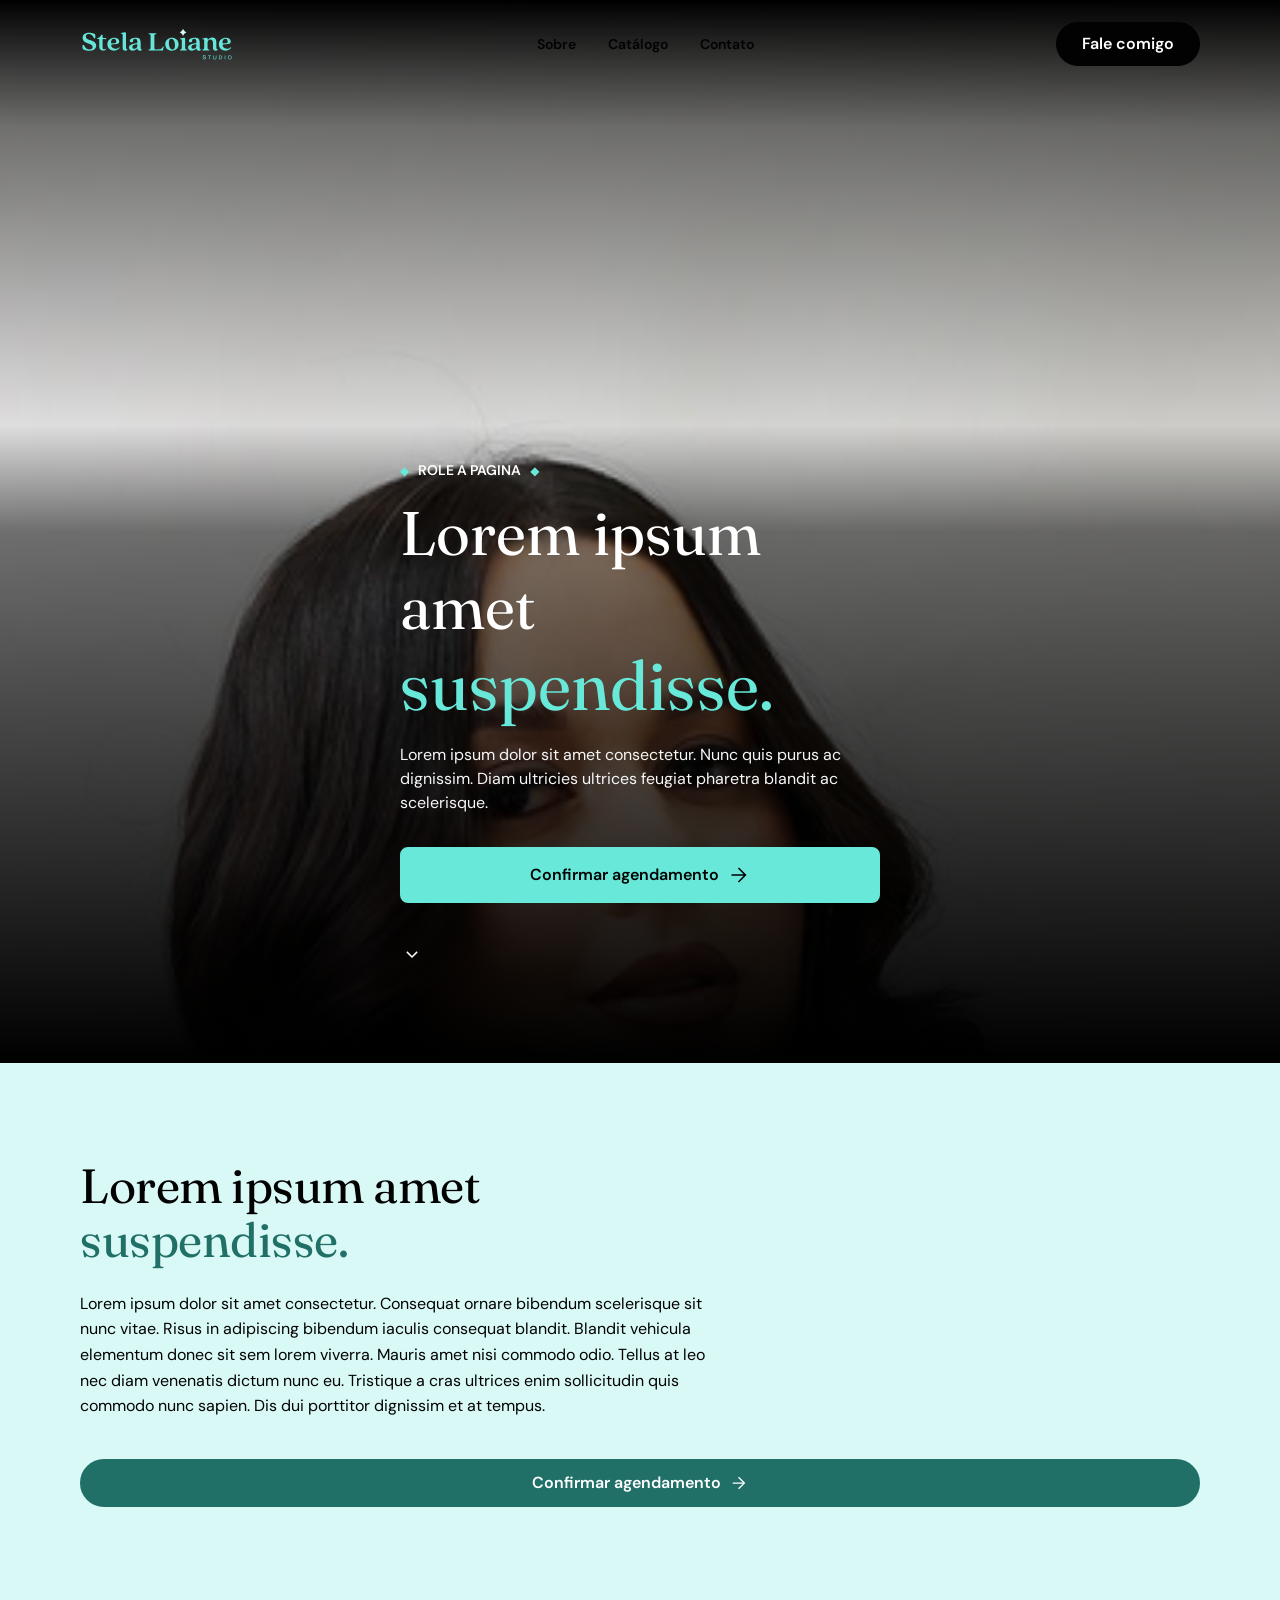
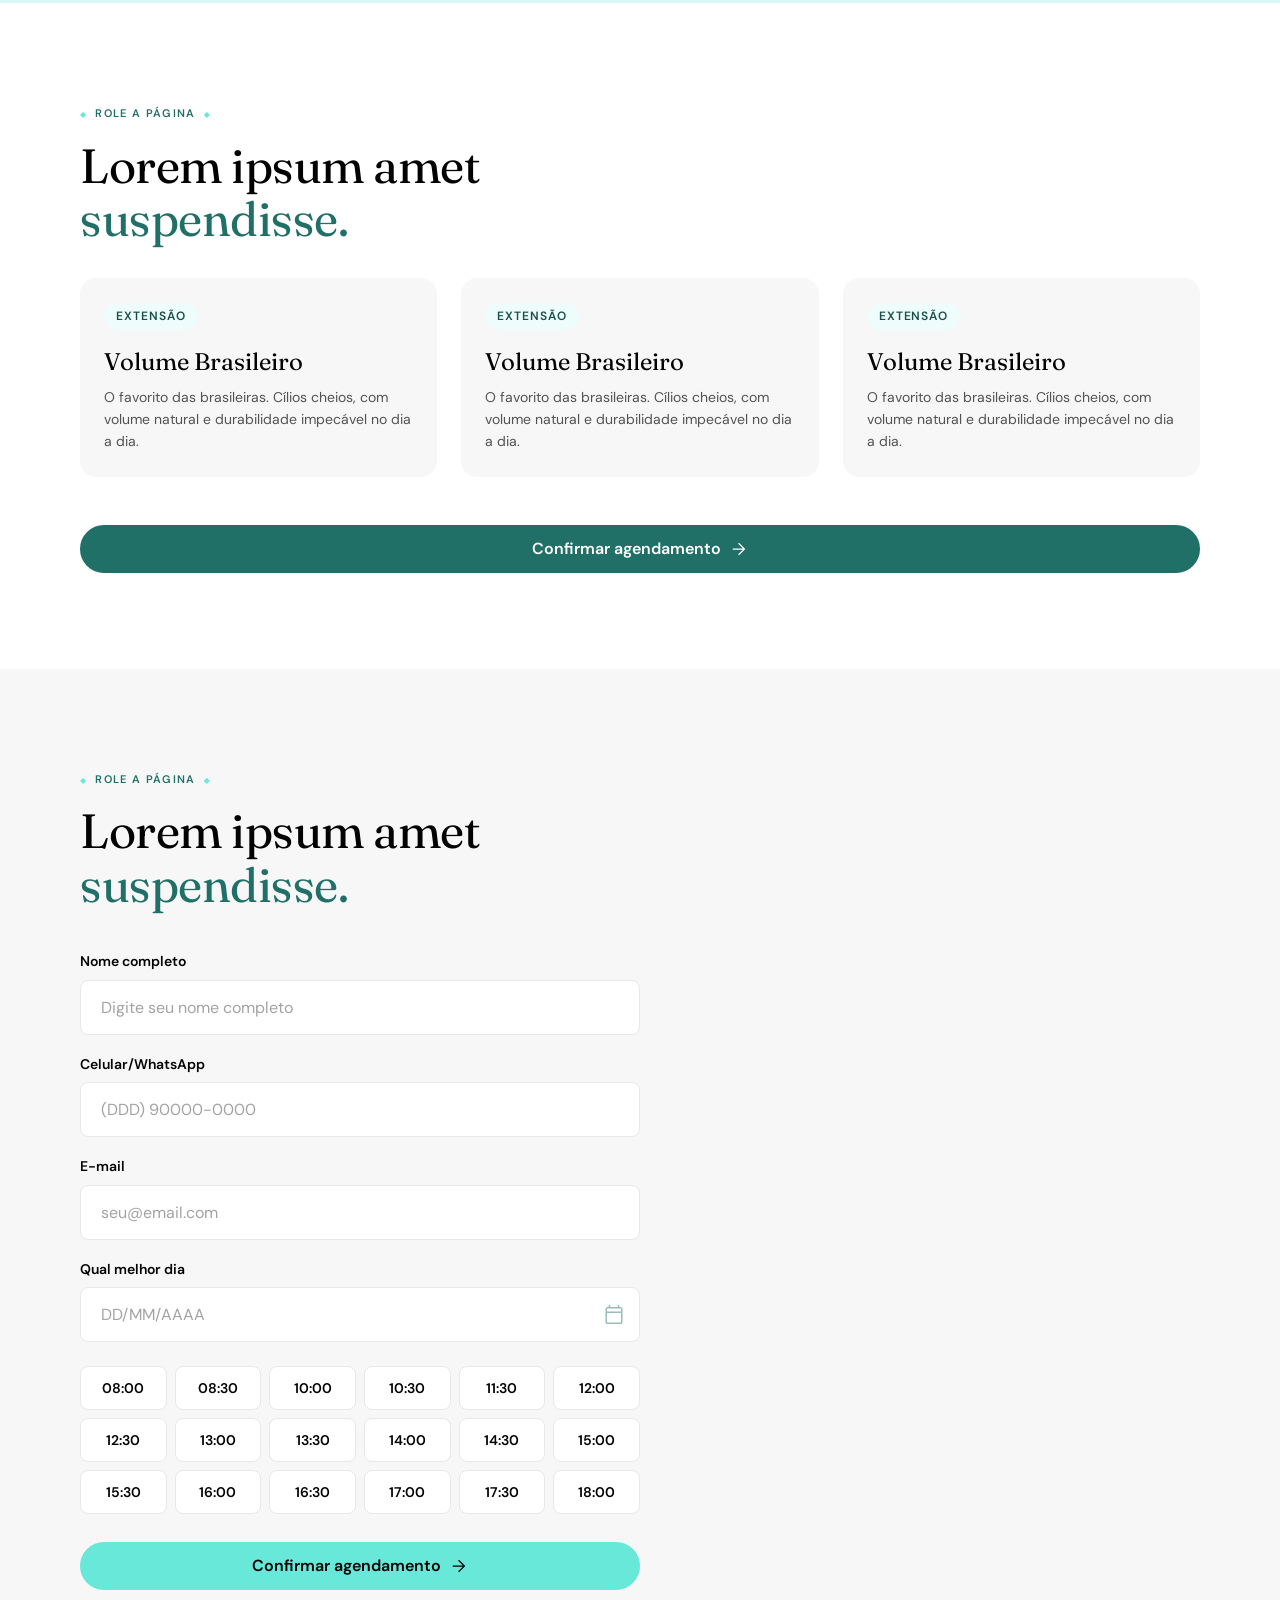
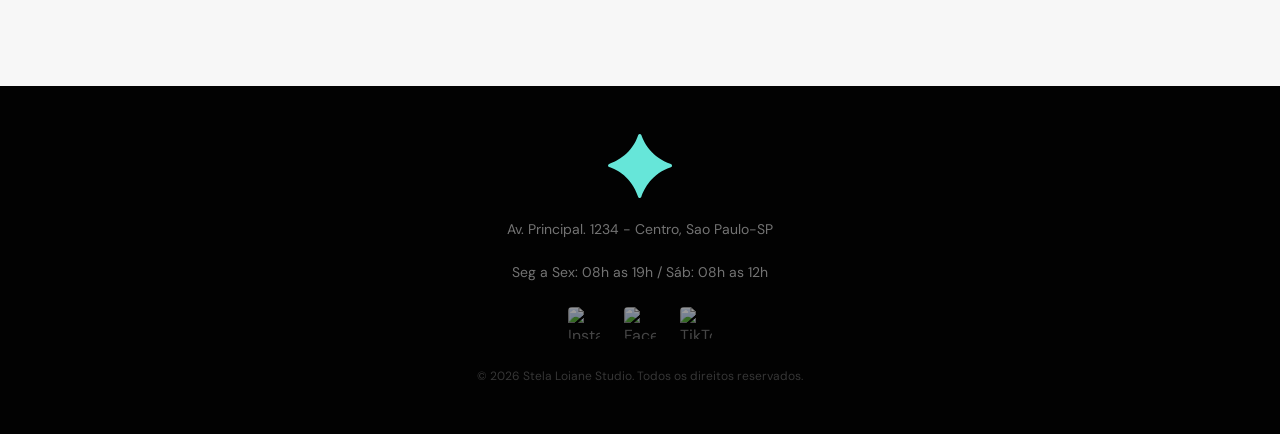
==== index.html @ ad73554b "Initial commit" ====
<!DOCTYPE html>
<html lang="pt-BR">
<head>
  <meta charset="UTF-8">
  <meta name="viewport" content="width=device-width, initial-scale=1.0">
  <title>Stela Loiane Studio</title>
  <meta name="description" content="Stela Loiane Studio — Extensões de cílios com volume natural e durabilidade impecável.">

  <!-- Google Fonts -->
  <link rel="preconnect" href="https://fonts.googleapis.com">
  <link rel="preconnect" href="https://fonts.gstatic.com" crossorigin>
  <link href="https://fonts.googleapis.com/css2?family=Fraunces:ital,opsz,wght@0,9..144,400;1,9..144,400&family=DM+Sans:wght@400;600&display=swap" rel="stylesheet">

  <!-- CSS -->
  <link rel="stylesheet" href="css/tokens.css">
  <link rel="stylesheet" href="css/base.css">
  <link rel="stylesheet" href="css/components.css">
  <link rel="stylesheet" href="css/pages/home.css">
</head>
<body>

  <!-- NAVBAR -->
  <header class="navbar" id="navbar">
    <div class="container">
      <div class="navbar__inner">
        <a href="index.html" class="navbar__logo">
          <img src="assets/Logo Navbar.svg" alt="Stela Loiane Studio">
        </a>
        <nav class="navbar__nav" aria-label="Navegação principal">
          <a href="#sobre" class="navbar__link">Sobre</a>
          <a href="catalogo.html" class="navbar__link">Catálogo</a>
          <a href="#contato" class="navbar__link">Contato</a>
        </nav>
        <a href="#contato" class="btn btn--primary navbar__cta">Fale comigo</a>
        <button class="navbar__toggle" aria-label="Abrir menu" aria-expanded="false">
          <span></span>
          <span></span>
          <span></span>
        </button>
      </div>
    </div>
  </header>

  <!-- MENU MOBILE -->
  <nav class="navbar__mobile-menu" aria-label="Menu mobile">
    <div class="navbar__mobile-links">
      <a href="#sobre" class="navbar__link">Sobre</a>
      <a href="catalogo.html" class="navbar__link">Catálogo</a>
      <a href="#contato" class="navbar__link">Contato</a>
    </div>
    <a href="#contato" class="btn btn--accent">Fale comigo</a>
  </nav>

  <main>

    <!-- ======================================================
         HERO
    ====================================================== -->
    <section class="hero" id="hero">
      <img src="assets/Img Hero.png" alt="Stela Loiane" class="hero__bg">
      <div class="container hero__content">
        <div class="hero__copy">
          <p class="hero__overline">
            <span class="hero__diamond">◆</span>
            Role a pagina
            <span class="hero__diamond">◆</span>
          </p>
          <h1 class="hero__title">
            Lorem ipsum amet
            <span class="hero__title-accent">suspendisse.</span>
          </h1>
          <p class="hero__desc">
            Lorem ipsum dolor sit amet consectetur. Nunc quis purus ac dignissim. Diam ultricies ultrices feugiat pharetra blandit ac scelerisque.
          </p>
        </div>
        <a href="#contato" class="btn btn--accent btn--block hero__cta">
          Confirmar agendamento
          <img src="assets/arrow_forward.svg" alt="" aria-hidden="true" class="btn__icon">
        </a>
        <div class="hero__scroll" aria-hidden="true">
          <img src="assets/keyboard_arrow_down.svg" alt="" class="hero__scroll-icon">
        </div>
      </div>
    </section>

    <!-- ======================================================
         SOBRE
    ====================================================== -->
    <section class="sobre section--mint" id="sobre">
      <div class="container">
        <h2 class="sobre__title" data-reveal="up">
          Lorem ipsum amet
          <span class="sobre__title-accent">suspendisse.</span>
        </h2>
        <p class="sobre__desc" data-reveal="up" data-reveal-delay="100">
          Lorem ipsum dolor sit amet consectetur. Consequat ornare bibendum scelerisque sit nunc vitae. Risus in adipiscing bibendum iaculis consequat blandit. Blandit vehicula elementum donec sit sem lorem viverra. Mauris amet nisi commodo odio. Tellus at leo nec diam venenatis dictum nunc eu. Tristique a cras ultrices enim sollicitudin quis commodo nunc sapien. Dis dui porttitor dignissim et at tempus.
        </p>
        <a href="#contato" class="btn btn--teal btn--block sobre__cta" data-reveal="up" data-reveal-delay="200">
          Confirmar agendamento
          <img src="assets/arrow_forward.svg" alt="" aria-hidden="true" class="btn__icon">
        </a>
      </div>
    </section>

    <!-- ======================================================
         SERVIÇOS
    ====================================================== -->
    <section class="servicos" id="servicos">
      <div class="container">
        <p class="section-overline" data-reveal="up">
          <span class="diamond">◆</span>
          Role a página
          <span class="diamond">◆</span>
        </p>
        <h2 class="servicos__title" data-reveal="up" data-reveal-delay="50">
          Lorem ipsum amet
          <span class="servicos__title-accent">suspendisse.</span>
        </h2>

        <div class="servicos__list">
          <article class="servico-card" data-reveal="up">
            <span class="tag tag--mint">Extensão</span>
            <h3 class="servico-card__title">Volume Brasileiro</h3>
            <p class="servico-card__desc">O favorito das brasileiras. Cílios cheios, com volume natural e durabilidade impecável no dia a dia.</p>
          </article>

          <article class="servico-card" data-reveal="up" data-reveal-delay="100">
            <span class="tag tag--mint">Extensão</span>
            <h3 class="servico-card__title">Volume Brasileiro</h3>
            <p class="servico-card__desc">O favorito das brasileiras. Cílios cheios, com volume natural e durabilidade impecável no dia a dia.</p>
          </article>

          <article class="servico-card" data-reveal="up" data-reveal-delay="200">
            <span class="tag tag--mint">Extensão</span>
            <h3 class="servico-card__title">Volume Brasileiro</h3>
            <p class="servico-card__desc">O favorito das brasileiras. Cílios cheios, com volume natural e durabilidade impecável no dia a dia.</p>
          </article>
        </div>

        <a href="#contato" class="btn btn--teal btn--block servicos__cta" data-reveal="up">
          Confirmar agendamento
          <img src="assets/arrow_forward.svg" alt="" aria-hidden="true" class="btn__icon">
        </a>
      </div>
    </section>

    <!-- ======================================================
         AGENDAMENTO
    ====================================================== -->
    <section class="agendamento" id="contato">
      <div class="container">
        <p class="section-overline" data-reveal="up">
          <span class="diamond">◆</span>
          Role a página
          <span class="diamond">◆</span>
        </p>
        <h2 class="agendamento__title" data-reveal="up" data-reveal-delay="50">
          Lorem ipsum amet
          <span class="agendamento__title-accent">suspendisse.</span>
        </h2>

        <form class="agendamento__form" novalidate>

          <div class="form-field">
            <label class="form-field__label" for="nome">Nome completo</label>
            <input class="form-field__input" type="text" id="nome" name="nome"
                   placeholder="Digite seu nome completo" autocomplete="name">
          </div>

          <div class="form-field">
            <label class="form-field__label" for="telefone">Celular/WhatsApp</label>
            <input class="form-field__input" type="tel" id="telefone" name="telefone"
                   placeholder="(DDD) 90000-0000" autocomplete="tel">
          </div>

          <div class="form-field">
            <label class="form-field__label" for="email">E-mail</label>
            <input class="form-field__input" type="email" id="email" name="email"
                   placeholder="seu@email.com" autocomplete="email">
          </div>

          <div class="form-field">
            <label class="form-field__label" for="data">Qual melhor dia</label>
            <div class="form-field__date-wrap">
              <input class="form-field__input" type="text" id="data" name="data"
                     placeholder="DD/MM/AAAA" inputmode="numeric">
              <img src="assets/calendar_today.svg" alt="" aria-hidden="true" class="form-field__icon">
            </div>
          </div>

          <div class="horarios" role="group" aria-label="Escolha um horário">
            <div class="horarios__grid">
              <button type="button" class="horario-btn">08:00</button>
              <button type="button" class="horario-btn">08:30</button>
              <button type="button" class="horario-btn">10:00</button>
              <button type="button" class="horario-btn">10:30</button>
              <button type="button" class="horario-btn">11:30</button>
              <button type="button" class="horario-btn">12:00</button>
              <button type="button" class="horario-btn">12:30</button>
              <button type="button" class="horario-btn">13:00</button>
              <button type="button" class="horario-btn">13:30</button>
              <button type="button" class="horario-btn">14:00</button>
              <button type="button" class="horario-btn">14:30</button>
              <button type="button" class="horario-btn">15:00</button>
              <button type="button" class="horario-btn">15:30</button>
              <button type="button" class="horario-btn">16:00</button>
              <button type="button" class="horario-btn">16:30</button>
              <button type="button" class="horario-btn">17:00</button>
              <button type="button" class="horario-btn">17:30</button>
              <button type="button" class="horario-btn">18:00</button>
            </div>
          </div>

          <button type="submit" class="btn btn--accent btn--block agendamento__submit">
            Confirmar agendamento
            <img src="assets/arrow_forward.svg" alt="" aria-hidden="true" class="btn__icon">
          </button>

        </form>
      </div>
    </section>

  </main>

  <!-- ======================================================
       FOOTER
  ====================================================== -->
  <footer class="footer footer--home">
    <div class="container">
      <div class="footer__symbol">
        <img src="assets/Simbolo Tagline.svg" alt="Stela Loiane Studio">
      </div>
      <p class="footer__address">Av. Principal. 1234 - Centro, Sao Paulo-SP</p>
      <p class="footer__hours">Seg a Sex: 08h as 19h / Sáb: 08h as 12h</p>
      <div class="footer__social">
        <a href="#" class="footer__social-link" aria-label="Instagram">
          <img src="https://placehold.co/32x32/363636/737373" alt="Instagram">
        </a>
        <a href="#" class="footer__social-link" aria-label="Facebook">
          <img src="https://placehold.co/32x32/363636/737373" alt="Facebook">
        </a>
        <a href="#" class="footer__social-link" aria-label="TikTok">
          <img src="https://placehold.co/32x32/363636/737373" alt="TikTok">
        </a>
      </div>
      <p class="footer__copy">&copy; 2026 Stela Loiane Studio. Todos os direitos reservados.</p>
    </div>
  </footer>

  <!-- JS -->
  <script src="js/main.js"></script>
</body>
</html>
---- css/tokens.css ----
/* ============================================================
   STELA LOIANE STUDIO — Design Tokens
   Fonte: Figma → Stela Loiane Studio — Landing Page
   ============================================================ */

:root {

  /* ----------------------------------------------------------
     CORES — Brand
  ---------------------------------------------------------- */
  --color-black-hole:      #020202;
  --color-advantageous:    #207068;
  --color-turquoise-chalk: #68E8D9;
  --color-mint-condition:  #D9F9F6;
  --color-white:           #FFFFFF;

  /* ----------------------------------------------------------
     CORES — Primárias
  ---------------------------------------------------------- */
  --color-primary:         #020202; /* Black Hole */
  --color-primary-accent:  #68E8D9; /* Turquoise Chalk */

  /* ----------------------------------------------------------
     CORES — Secundárias
  ---------------------------------------------------------- */
  --color-secondary:       #207068; /* Advantageous */
  --color-secondary-light: #D9F9F6; /* Mint Condition */

  /* ----------------------------------------------------------
     CORES — Paleta Advantageous (verde escuro)
  ---------------------------------------------------------- */
  --advantageous-50:  #E9F1F0;
  --advantageous-100: #BAD3D0;
  --advantageous-200: #98BDBA;
  --advantageous-300: #6A9F9A;
  --advantageous-400: #408086;
  --advantageous-500: #207068;
  --advantageous-600: #1D655F;
  --advantageous-700: #17504A;
  --advantageous-800: #123E38;
  --advantageous-900: #002F2C;

  /* ----------------------------------------------------------
     CORES — Paleta Turquoise Chalk (turquesa)
  ---------------------------------------------------------- */
  --turquoise-50:  #F0FDFB;
  --turquoise-100: #D0F7F3;
  --turquoise-200: #B9F4EE;
  --turquoise-300: #98EEE6;
  --turquoise-400: #85EBE1;
  --turquoise-500: #68E8D9;
  --turquoise-600: #5DD1C5;
  --turquoise-700: #48A39A;
  --turquoise-800: #387F77;
  --turquoise-900: #29815B;

  /* ----------------------------------------------------------
     CORES — Paleta Mint Condition (verde clarinho)
  ---------------------------------------------------------- */
  --mint-50:  #F8FEFE;
  --mint-100: #F3FDFC;
  --mint-200: #EEFCFB;
  --mint-300: #E6FBF9;
  --mint-400: #E1FAF8;
  --mint-500: #D9F9F6;
  --mint-600: #C5E3E0;
  --mint-700: #9AB1AF;
  --mint-800: #778B87;
  --mint-900: #388987;

  /* ----------------------------------------------------------
     CORES — Paleta Gray
  ---------------------------------------------------------- */
  --gray-50:  #F7F7F7;
  --gray-100: #E8E8E8;
  --gray-200: #CBCBCB;
  --gray-300: #A3A3A3;
  --gray-400: #737373;
  --gray-500: #525252;
  --gray-600: #363636;
  --gray-700: #242424;
  --gray-800: #141414;
  --gray-900: #020202;

  /* ----------------------------------------------------------
     CORES — Semânticas (uso no código)
  ---------------------------------------------------------- */
  --color-bg:          #FFFFFF;
  --color-bg-dark:     #020202;
  --color-bg-subtle:   #D9F9F6;
  --color-text:        #020202;
  --color-text-muted:  #525252;
  --color-text-light:  #FFFFFF;
  --color-border:      #E8E8E8;
  --color-cta:         #68E8D9;
  --color-cta-hover:   #5DD1C5;

  /* ----------------------------------------------------------
     TIPOGRAFIA — Famílias
  ---------------------------------------------------------- */
  --font-heading: 'Fraunces', Georgia, serif;
  --font-body:    'DM Sans', system-ui, sans-serif;

  /* ----------------------------------------------------------
     TIPOGRAFIA — Tamanhos (Desktop)
  ---------------------------------------------------------- */
  --text-display-1: 96px;
  --text-display-2: 80px;
  --text-h1:        64px;
  --text-h2:        48px;
  --text-h3:        40px;
  --text-h4:        32px;
  --text-h5:        24px;
  --text-h6:        20px;

  --text-body-lg:  20px;
  --text-body-md:  18px;
  --text-body:     16px;
  --text-body-sm:  14px;
  --text-body-xs:  12px;
  --text-overline: 14px;

  /* ----------------------------------------------------------
     TIPOGRAFIA — Line Heights
  ---------------------------------------------------------- */
  --lh-display:  1.10; /* Display 1 e 2 */
  --lh-h1:       1.15;
  --lh-h2-h3:    1.20;
  --lh-h4-h5:    1.30;
  --lh-h6:       1.40;
  --lh-body-lg:  1.50;
  --lh-body:     1.60;
  --lh-overline: 1.40;

  /* ----------------------------------------------------------
     TIPOGRAFIA — Pesos
  ---------------------------------------------------------- */
  --fw-regular:   400;
  --fw-semibold:  600;

  /* ----------------------------------------------------------
     GRID & LAYOUT
  ---------------------------------------------------------- */
  --container-max:        1440px;
  --container-padding-mobile:  24px;
  --container-padding-desktop: 80px;
  --grid-cols-mobile:   4;
  --grid-cols-desktop:  12;
  --grid-gutter-mobile: 16px;
  --grid-gutter-desktop: 24px;

  /* ----------------------------------------------------------
     ESPAÇAMENTOS (escala)
  ---------------------------------------------------------- */
  --space-2:   2px;
  --space-4:   4px;
  --space-8:   8px;
  --space-12:  12px;
  --space-16:  16px;
  --space-20:  20px;
  --space-24:  24px;
  --space-32:  32px;
  --space-40:  40px;
  --space-48:  48px;
  --space-56:  56px;
  --space-64:  64px;
  --space-80:  80px;
  --space-96:  96px;
  --space-120: 120px;
  --space-160: 160px;

  /* ----------------------------------------------------------
     BORDAS & RAIOS
  ---------------------------------------------------------- */
  --radius-sm:   4px;
  --radius-md:   8px;
  --radius-lg:   16px;
  --radius-xl:   24px;
  --radius-full: 9999px;

  /* ----------------------------------------------------------
     SOMBRAS
  ---------------------------------------------------------- */
  --shadow-sm:
    0 1px 2px rgba(2, 2, 2, 0.04),
    0 2px 4px rgba(2, 2, 2, 0.04);
  --shadow-md:
    0 2px 4px rgba(2, 2, 2, 0.04),
    0 4px 12px rgba(2, 2, 2, 0.08);
  --shadow-lg:
    0 4px 8px rgba(2, 2, 2, 0.04),
    0 8px 24px rgba(2, 2, 2, 0.10),
    0 16px 48px rgba(2, 2, 2, 0.06);

  /* ----------------------------------------------------------
     TRANSIÇÕES
  ---------------------------------------------------------- */
  --transition-fast:   150ms ease;
  --transition-base:   250ms ease;
  --transition-slow:   400ms ease;
  --transition-reveal: 600ms cubic-bezier(0.16, 1, 0.3, 1);

}
---- css/base.css ----
/* ============================================================
   STELA LOIANE STUDIO — Base & Reset
   ============================================================ */

/* Reset */
*, *::before, *::after {
  box-sizing: border-box;
  margin: 0;
  padding: 0;
}

html {
  -webkit-text-size-adjust: 100%;
  scroll-behavior: smooth;
}

body {
  font-family: var(--font-body);
  font-size: var(--text-body);
  font-weight: var(--fw-regular);
  line-height: var(--lh-body);
  color: var(--color-text);
  background-color: var(--color-bg);
  -webkit-font-smoothing: antialiased;
  -moz-osx-font-smoothing: grayscale;
}

img, video {
  max-width: 100%;
  height: auto;
  display: block;
}

a {
  color: inherit;
  text-decoration: none;
}

ul, ol {
  list-style: none;
}

button {
  cursor: pointer;
  border: none;
  background: none;
  font-family: inherit;
}

input, textarea, select {
  font-family: inherit;
  font-size: inherit;
}

/* ============================================================
   TIPOGRAFIA — Headings
   ============================================================ */

h1, h2, h3, h4, h5, h6 {
  font-family: var(--font-heading);
  font-weight: var(--fw-regular);
  color: var(--color-text);
}

h1 { font-size: var(--text-h1); line-height: var(--lh-h1); }
h2 { font-size: var(--text-h2); line-height: var(--lh-h2-h3); }
h3 { font-size: var(--text-h3); line-height: var(--lh-h2-h3); }
h4 { font-size: var(--text-h4); line-height: var(--lh-h4-h5); }
h5 { font-size: var(--text-h5); line-height: var(--lh-h4-h5); }
h6 { font-size: var(--text-h6); line-height: var(--lh-h6); }

.display-1 {
  font-family: var(--font-heading);
  font-weight: var(--fw-regular);
  font-size: var(--text-display-1);
  line-height: var(--lh-display);
}

.display-2 {
  font-family: var(--font-heading);
  font-weight: var(--fw-regular);
  font-size: var(--text-display-2);
  line-height: var(--lh-display);
}

/* Mobile — escala tipográfica reduzida */
@media (max-width: 767px) {
  h1 { font-size: clamp(36px, 10vw, var(--text-h1)); }
  h2 { font-size: clamp(28px, 8vw, var(--text-h2)); }
  h3 { font-size: clamp(24px, 6vw, var(--text-h3)); }
  h4 { font-size: clamp(20px, 5vw, var(--text-h4)); }

  .display-1 { font-size: clamp(48px, 12vw, var(--text-display-1)); }
  .display-2 { font-size: clamp(40px, 10vw, var(--text-display-2)); }
}

/* ============================================================
   LAYOUT — Container & Grid
   ============================================================ */

.container {
  width: 100%;
  max-width: var(--container-max);
  margin-inline: auto;
  padding-inline: var(--container-padding-mobile);
}

@media (min-width: 1024px) {
  .container {
    padding-inline: var(--container-padding-desktop);
  }
}

.grid {
  display: grid;
  gap: var(--grid-gutter-mobile);
}

@media (min-width: 1024px) {
  .grid {
    gap: var(--grid-gutter-desktop);
  }
}

.grid-2 { grid-template-columns: repeat(2, 1fr); }
.grid-3 { grid-template-columns: repeat(3, 1fr); }
.grid-4 { grid-template-columns: repeat(4, 1fr); }

@media (max-width: 767px) {
  .grid-2,
  .grid-3,
  .grid-4 {
    grid-template-columns: 1fr;
  }
}

/* ============================================================
   SEÇÕES
   ============================================================ */

.section {
  padding-block: var(--space-80);
}

.section--sm {
  padding-block: var(--space-48);
}

.section--lg {
  padding-block: var(--space-120);
}

.section--dark {
  background-color: var(--color-bg-dark);
  color: var(--color-text-light);
}

.section--dark h1,
.section--dark h2,
.section--dark h3,
.section--dark h4,
.section--dark h5,
.section--dark h6 {
  color: var(--color-text-light);
}

.section--mint {
  background-color: var(--color-bg-subtle);
}

@media (max-width: 767px) {
  .section { padding-block: var(--space-56); }
  .section--sm { padding-block: var(--space-32); }
  .section--lg { padding-block: var(--space-80); }
}

/* ============================================================
   SCROLL REVEAL
   ============================================================ */

[data-reveal] {
  opacity: 0;
  transition:
    opacity var(--transition-reveal),
    transform var(--transition-reveal);
}

[data-reveal="up"] {
  transform: translateY(32px);
}

[data-reveal="left"] {
  transform: translateX(-32px);
}

[data-reveal="right"] {
  transform: translateX(32px);
}

[data-reveal="scale"] {
  transform: scale(0.95);
}

[data-reveal].is-visible {
  opacity: 1;
  transform: none;
}

/* ============================================================
   UTILITÁRIOS
   ============================================================ */

.text-center { text-align: center; }
.text-muted { color: var(--color-text-muted); }
.text-accent { color: var(--color-primary-accent); }

.sr-only {
  position: absolute;
  width: 1px;
  height: 1px;
  padding: 0;
  margin: -1px;
  overflow: hidden;
  clip: rect(0, 0, 0, 0);
  border: 0;
}
---- css/components.css ----
/* ============================================================
   STELA LOIANE STUDIO — Componentes Reutilizáveis
   ============================================================ */

/* ============================================================
   BOTÕES
   ============================================================ */

.btn {
  display: inline-flex;
  align-items: center;
  justify-content: center;
  gap: var(--space-8);
  padding: var(--space-12) var(--space-24);
  font-family: var(--font-body);
  font-size: var(--text-body);
  font-weight: var(--fw-semibold);
  line-height: 1;
  border-radius: var(--radius-full);
  transition:
    background-color var(--transition-base),
    color var(--transition-base),
    transform var(--transition-fast),
    opacity var(--transition-fast);
  cursor: pointer;
  border: 2px solid transparent;
  white-space: nowrap;
}

.btn:focus-visible {
  outline: 2px solid var(--color-turquoise-chalk);
  outline-offset: 3px;
}

.btn:active {
  transform: scale(0.98);
}

/* Primary */
.btn--primary {
  background-color: var(--color-black-hole);
  color: var(--color-white);
  border-color: var(--color-black-hole);
}

.btn--primary:hover {
  background-color: var(--gray-700);
  border-color: var(--gray-700);
}

/* Accent (CTA principal) */
.btn--accent {
  background-color: var(--color-turquoise-chalk);
  color: var(--color-black-hole);
  border-color: var(--color-turquoise-chalk);
}

.btn--accent:hover {
  background-color: var(--turquoise-600);
  border-color: var(--turquoise-600);
}

/* Secondary / outline */
.btn--secondary {
  background-color: transparent;
  color: var(--color-black-hole);
  border-color: var(--color-black-hole);
}

.btn--secondary:hover {
  background-color: var(--color-black-hole);
  color: var(--color-white);
}

/* Ghost (para fundos escuros) */
.btn--ghost {
  background-color: transparent;
  color: var(--color-white);
  border-color: var(--color-white);
}

.btn--ghost:hover {
  background-color: var(--color-white);
  color: var(--color-black-hole);
}

/* Teal (CTAs das seções — fundo verde escuro) */
.btn--teal {
  background-color: var(--color-advantageous);
  color: var(--color-white);
  border-color: var(--color-advantageous);
}

.btn--teal:hover {
  background-color: var(--advantageous-600);
  border-color: var(--advantageous-600);
}

/* Block — largura total */
.btn--block {
  width: 100%;
  justify-content: center;
}

/* Ícone interno do botão */
.btn__icon {
  width: 20px;
  height: 20px;
  display: block;
  flex-shrink: 0;
  filter: brightness(0) invert(1);
}

.btn--accent .btn__icon {
  filter: brightness(0); /* ícone escuro sobre fundo turquesa */
}

/* Tamanhos */
.btn--sm {
  padding: var(--space-8) var(--space-16);
  font-size: var(--text-body-sm);
}

.btn--lg {
  padding: var(--space-16) var(--space-40);
  font-size: var(--text-body-lg);
}

/* ============================================================
   CARDS
   ============================================================ */

.card {
  background-color: var(--color-white);
  border-radius: var(--radius-lg);
  overflow: hidden;
  box-shadow: var(--shadow-sm);
  transition:
    box-shadow var(--transition-base),
    transform var(--transition-base);
}

.card:hover {
  box-shadow: var(--shadow-md);
  transform: translateY(-2px);
}

.card__image {
  width: 100%;
  aspect-ratio: 4 / 3;
  object-fit: cover;
}

.card__body {
  padding: var(--space-24);
}

.card__title {
  font-family: var(--font-heading);
  font-size: var(--text-h5);
  line-height: var(--lh-h4-h5);
  margin-bottom: var(--space-8);
}

.card__description {
  font-size: var(--text-body-sm);
  color: var(--color-text-muted);
  line-height: var(--lh-body);
}

/* Card escuro */
.card--dark {
  background-color: var(--gray-800);
  color: var(--color-white);
}

.card--dark .card__title {
  color: var(--color-white);
}

.card--dark .card__description {
  color: var(--gray-300);
}

/* ============================================================
   NAVBAR
   ============================================================ */

.navbar {
  position: fixed;
  top: 0;
  left: 0;
  right: 0;
  z-index: 100;
  padding-block: 0;
  transition: background-color var(--transition-base), box-shadow var(--transition-base);
}

.navbar.is-scrolled {
  background-color: var(--color-white);
  box-shadow: var(--shadow-sm);
}

.navbar__inner {
  display: flex;
  align-items: center;
  justify-content: space-between;
  height: 88px;
}

.navbar__logo {
  display: flex;
  align-items: center;
}

.navbar__logo img {
  width: 154px;
  height: 31px;
}

.navbar__nav {
  display: none;
  align-items: center;
  gap: var(--space-32);
}

.navbar__link {
  font-size: var(--text-body-sm);
  font-weight: var(--fw-semibold);
  color: var(--color-text);
  transition: color var(--transition-fast);
}

.navbar__link:hover {
  color: var(--color-advantageous);
}

.navbar__cta {
  display: none;
}

.navbar__toggle {
  display: flex;
  flex-direction: column;
  align-items: center;
  justify-content: center;
  gap: 3px;
  width: 40px;
  height: 40px;
  padding: 0;
  border-radius: var(--radius-md);
  background-color: var(--color-advantageous);
  border: 0;
  color: inherit;
  cursor: pointer;
}

.navbar__toggle span {
  display: block;
  width: 16px;
  height: 1.8px;
  background-color: var(--color-white);
  border-radius: var(--radius-full);
  transition: transform var(--transition-base), opacity var(--transition-base);
}

.navbar__toggle:focus-visible {
  outline: 2px solid var(--color-turquoise-chalk);
  outline-offset: 4px;
}

.navbar__toggle.is-open span:nth-child(1) {
  transform: translateY(4.8px) rotate(45deg);
}

.navbar__toggle.is-open span:nth-child(2) {
  opacity: 0;
}

.navbar__toggle.is-open span:nth-child(3) {
  transform: translateY(-4.8px) rotate(-45deg);
}

@media (min-width: 768px) {
  .navbar__nav { display: flex; }
  .navbar__cta { display: inline-flex; }
  .navbar__toggle { display: none; }
}

/* Menu mobile */
.navbar__mobile-menu {
  display: flex;
  position: fixed;
  top: 88px;
  right: 0;
  bottom: 0;
  left: 0;
  background-color: rgba(2, 2, 2, 1);
  min-height: calc(100dvh - 88px);
  z-index: 99;
  padding: var(--space-20) var(--space-24) var(--space-24);
  flex-direction: column;
  justify-content: flex-start;
  align-items: center;
  gap: 0;
  transform: translateX(100%);
  opacity: 0;
  pointer-events: none;
  transition: transform var(--transition-slow), opacity var(--transition-base);
}

.navbar__mobile-menu.is-open {
  transform: translateX(0);
  opacity: 1;
  pointer-events: auto;
}

.navbar__mobile-links {
  width: 100%;
  margin-block: auto;
  display: flex;
  flex-direction: column;
  gap: var(--space-24);
}

.navbar__mobile-menu .navbar__link {
  width: 100%;
  text-align: center;
  color: var(--color-white);
  font-size: clamp(40px, 11vw, var(--text-h2));
  line-height: 1.1;
  letter-spacing: -0.01em;
  padding: var(--space-16) var(--space-16);
  border-radius: var(--radius-md);
}

.navbar__mobile-links .navbar__link + .navbar__link {
  border-top: 0.5px solid rgba(255, 255, 255, 0.2);
}

.navbar__mobile-menu .navbar__link:hover,
.navbar__mobile-menu .navbar__link:focus-visible {
  color: var(--color-turquoise-chalk);
  background-color: rgba(104, 232, 217, 0.08);
}

.navbar__mobile-menu .btn {
  margin-top: auto;
  width: 100%;
  min-height: 56px;
  font-size: var(--text-body);
  border-radius: var(--radius-md);
}

.navbar.is-menu-open {
  background: linear-gradient(90deg, rgba(2, 2, 2, 0.95) 0%, rgba(12, 12, 12, 0.95) 100%);
}

.navbar.is-menu-open .navbar__inner {
  border-bottom: 0.5px solid rgba(255, 255, 255, 0.2);
}

@media (max-width: 767.98px) {
  .navbar {
    background-color: rgba(0, 0, 0, 0.9);
    border-bottom: 0.5px solid rgba(255, 255, 255, 0.2);
  }

  .navbar.is-scrolled {
    background-color: rgba(0, 0, 0, 0.9);
  }
}

/* ============================================================
   TAGS / BADGES
   ============================================================ */

.tag {
  display: inline-flex;
  align-items: center;
  padding: var(--space-4) var(--space-12);
  border-radius: var(--radius-full);
  font-size: var(--text-body-xs);
  font-weight: var(--fw-semibold);
  letter-spacing: 0.08em;
  text-transform: uppercase;
}

.tag--mint {
  background-color: var(--mint-200);
  color: var(--advantageous-700);
}

.tag--turquoise {
  background-color: var(--turquoise-100);
  color: var(--advantageous-700);
}

.tag--dark {
  background-color: var(--gray-800);
  color: var(--color-white);
}

/* ============================================================
   OVERLINE
   ============================================================ */

.overline {
  font-family: var(--font-body);
  font-size: var(--text-overline);
  font-weight: var(--fw-semibold);
  line-height: var(--lh-overline);
  letter-spacing: 0.10em;
  text-transform: uppercase;
  color: var(--color-advantageous);
}

/* ============================================================
   DIVIDER
   ============================================================ */

.divider {
  width: 100%;
  height: 1px;
  background-color: var(--color-border);
}

/* ============================================================
   FOOTER
   ============================================================ */

.footer {
  background-color: var(--color-black-hole);
  color: var(--gray-400);
  padding-block: var(--space-48);
}

/* Variante Home — layout centralizado */
.footer--home {
  text-align: center;
}

.footer--home .container {
  display: flex;
  flex-direction: column;
  align-items: center;
  gap: var(--space-20);
}

.footer__symbol img {
  height: 64px;
  width: auto;
  display: block;
}

.footer__address,
.footer__hours {
  font-size: var(--text-body-sm);
  color: var(--gray-400);
  line-height: var(--lh-body);
}

.footer__social {
  display: flex;
  align-items: center;
  justify-content: center;
  gap: var(--space-24);
  margin-block: var(--space-4);
}

.footer__social-link {
  display: flex;
  align-items: center;
  justify-content: center;
  opacity: 0.6;
  transition: opacity var(--transition-fast);
}

.footer__social-link:hover {
  opacity: 1;
}

.footer__social-link img {
  width: 32px;
  height: 32px;
  border-radius: var(--radius-sm);
}

.footer__copy {
  font-size: var(--text-body-xs);
  color: var(--gray-600);
  margin-top: var(--space-4);
}
---- css/pages/home.css ----
/* ============================================================
   STELA LOIANE STUDIO — Home (index.html)
   Mobile First — 375px → 768px → 1280px
   ============================================================ */

/* ============================================================
   HERO
   ============================================================ */

.hero {
  background-color: var(--color-black-hole);
  position: relative;
  min-height: 100svh;
  display: block;
  padding-top: 360px;
  padding-bottom: var(--space-64);
  overflow: hidden;
}

.hero::after {
  content: '';
  position: absolute;
  inset: 0;
  background: linear-gradient(180deg, #000000 0%, rgba(0, 0, 0, 0.5) 12%, rgba(0, 0, 0, 0) 40%, rgba(0, 0, 0, 0.5) 50%, #000000 100%);
  z-index: 1;
}

.hero__bg {
  position: absolute;
  inset: 0;
  width: 100%;
  height: 100%;
  object-fit: cover;
  object-position: center top;
}

.hero__content {
  position: relative;
  z-index: 2;
  display: flex;
  flex-direction: column;
  align-items: stretch;
  gap: var(--space-32);
}

.hero__copy {
  display: flex;
  flex-direction: column;
  gap: var(--space-16);
}

.hero__overline {
  display: flex;
  align-items: center;
  gap: 9px;
  font-family: var(--font-body);
  font-size: var(--text-overline);
  font-weight: var(--fw-semibold);
  letter-spacing: 0;
  text-transform: uppercase;
  line-height: 1.5;
  color: var(--color-white);
  width: max-content;
}

.hero__diamond {
  color: var(--color-turquoise-chalk);
  font-size: 12px;
  line-height: 1;
}

.hero__title {
  font-family: var(--font-heading);
  font-size: var(--text-h2);
  line-height: var(--lh-h2-h3);
  color: var(--color-white);
  letter-spacing: 0;
}

.hero__title-accent {
  display: block;
  color: var(--color-turquoise-chalk);
  font-size: var(--text-h1);
  line-height: var(--lh-h2-h3);
}

.hero__desc {
  font-size: var(--text-body);
  color: var(--gray-50);
  line-height: var(--lh-body-lg);
}

.hero__cta {
  min-height: 56px;
  border-radius: var(--radius-md);
  font-size: var(--text-body);
}

.hero__cta .btn__icon {
  width: 24px;
  height: 24px;
}

.hero__scroll {
  display: flex;
  justify-content: center;
  margin-top: var(--space-8);
}

.hero__scroll-icon {
  width: 24px;
  height: 24px;
}

@media (min-width: 768px) {
  .hero {
    min-height: 980px;
    padding-top: 420px;
    padding-bottom: var(--space-80);
  }

  .hero__content {
    max-width: 560px;
  }

  .hero__title {
    font-size: var(--text-h1);
  }

  .hero__title-accent {
    font-size: clamp(var(--text-h1), 6.2vw, var(--text-display-2));
  }
}

@media (min-width: 1024px) {
  .hero {
    min-height: 1024px;
    padding-top: 460px;
    padding-bottom: var(--space-96);
  }

  .hero__content {
    max-width: 640px;
  }

  .hero__title {
    font-size: clamp(var(--text-h2), 4.8vw, var(--text-display-2));
  }

  .hero__title-accent {
    font-size: clamp(var(--text-h1), 5.4vw, var(--text-display-1));
  }

  .hero__scroll {
    justify-content: flex-start;
  }
}

/* ============================================================
   SOBRE
   ============================================================ */

.sobre {
  padding-block: var(--space-56);
}

.sobre__title {
  font-family: var(--font-heading);
  font-size: clamp(32px, 9vw, var(--text-h2));
  line-height: 1.12;
  color: var(--color-text);
  letter-spacing: -0.01em;
  margin-bottom: var(--space-24);
}

.sobre__title-accent {
  display: block;
  color: var(--color-advantageous);
}

.sobre__desc {
  font-size: var(--text-body);
  color: var(--color-text);
  line-height: var(--lh-body);
  margin-bottom: var(--space-40);
}

@media (min-width: 768px) {
  .sobre {
    padding-block: var(--space-96);
  }

  .sobre__title {
    font-size: clamp(40px, 5vw, var(--text-h2));
  }

  .sobre__desc {
    max-width: 640px;
  }
}

/* ============================================================
   SERVIÇOS
   ============================================================ */

.servicos {
  background-color: var(--color-white);
  padding-block: var(--space-56);
}

.section-overline {
  display: inline-flex;
  align-items: center;
  gap: var(--space-8);
  font-family: var(--font-body);
  font-size: 11px;
  font-weight: var(--fw-semibold);
  letter-spacing: 0.12em;
  text-transform: uppercase;
  color: var(--color-advantageous);
  margin-bottom: var(--space-16);
}

.diamond {
  color: var(--color-turquoise-chalk);
  font-size: 8px;
  line-height: 1;
}

.servicos__title {
  font-family: var(--font-heading);
  font-size: clamp(32px, 9vw, var(--text-h2));
  line-height: 1.12;
  color: var(--color-text);
  letter-spacing: -0.01em;
  margin-bottom: var(--space-32);
}

.servicos__title-accent {
  display: block;
  color: var(--color-advantageous);
}

/* Cards */
.servicos__list {
  display: flex;
  flex-direction: column;
  gap: var(--space-16);
  margin-bottom: var(--space-32);
}

.servico-card {
  background-color: var(--gray-50);
  border-radius: var(--radius-lg);
  padding: var(--space-24);
}

.servico-card .tag {
  margin-bottom: var(--space-16);
}

.servico-card__title {
  font-family: var(--font-heading);
  font-size: var(--text-h5);
  line-height: var(--lh-h4-h5);
  color: var(--color-text);
  margin-bottom: var(--space-8);
}

.servico-card__desc {
  font-size: var(--text-body-sm);
  color: var(--color-text-muted);
  line-height: var(--lh-body);
}

@media (min-width: 768px) {
  .servicos {
    padding-block: var(--space-96);
  }

  .servicos__list {
    flex-direction: row;
    gap: var(--space-24);
    margin-bottom: var(--space-48);
  }

  .servico-card {
    flex: 1;
  }
}

/* ============================================================
   AGENDAMENTO
   ============================================================ */

.agendamento {
  background-color: var(--gray-50);
  padding-block: var(--space-56);
}

.agendamento__title {
  font-family: var(--font-heading);
  font-size: clamp(32px, 9vw, var(--text-h2));
  line-height: 1.12;
  color: var(--color-text);
  letter-spacing: -0.01em;
  margin-bottom: var(--space-40);
}

.agendamento__title-accent {
  display: block;
  color: var(--color-advantageous);
}

/* Formulário */
.agendamento__form {
  display: flex;
  flex-direction: column;
  gap: var(--space-20);
}

.form-field {
  display: flex;
  flex-direction: column;
  gap: var(--space-8);
}

.form-field__label {
  font-size: var(--text-body-sm);
  font-weight: var(--fw-semibold);
  color: var(--color-text);
  line-height: var(--lh-overline);
}

.form-field__input {
  width: 100%;
  padding: var(--space-16) var(--space-20);
  font-family: var(--font-body);
  font-size: var(--text-body);
  color: var(--color-text);
  background-color: var(--color-white);
  border: 1.5px solid var(--color-border);
  border-radius: var(--radius-md);
  outline: none;
  transition:
    border-color var(--transition-fast),
    box-shadow var(--transition-fast);
  -webkit-appearance: none;
  appearance: none;
}

.form-field__input::placeholder {
  color: var(--gray-300);
}

.form-field__input:focus {
  border-color: var(--color-advantageous);
  box-shadow: 0 0 0 3px rgba(32, 112, 104, 0.10);
}

/* Date field */
.form-field__date-wrap {
  position: relative;
}

.form-field__date-wrap .form-field__input {
  padding-right: var(--space-48);
}

.form-field__icon {
  position: absolute;
  right: var(--space-16);
  top: 50%;
  transform: translateY(-50%);
  width: 20px;
  height: 20px;
  pointer-events: none;
  opacity: 0.45;
  display: block;
}

/* Horários */
.horarios {
  margin-top: var(--space-4);
}

.horarios__grid {
  display: grid;
  grid-template-columns: repeat(3, 1fr);
  gap: var(--space-8);
}

.horario-btn {
  padding: var(--space-12) var(--space-8);
  font-family: var(--font-body);
  font-size: var(--text-body-sm);
  font-weight: var(--fw-semibold);
  color: var(--color-text);
  background-color: var(--color-white);
  border: 1.5px solid var(--color-border);
  border-radius: var(--radius-md);
  cursor: pointer;
  transition:
    background-color var(--transition-fast),
    border-color var(--transition-fast),
    color var(--transition-fast);
  text-align: center;
}

.horario-btn:hover {
  border-color: var(--color-advantageous);
  color: var(--color-advantageous);
}

.horario-btn:focus-visible {
  outline: 2px solid var(--color-advantageous);
  outline-offset: 2px;
}

.horario-btn:active {
  transform: scale(0.97);
}

.horario-btn.is-selected {
  background-color: var(--color-advantageous);
  border-color: var(--color-advantageous);
  color: var(--color-white);
}

.agendamento__submit {
  margin-top: var(--space-8);
}

@media (min-width: 768px) {
  .agendamento {
    padding-block: var(--space-96);
  }

  .agendamento__form {
    max-width: 560px;
  }

  .horarios__grid {
    grid-template-columns: repeat(6, 1fr);
  }
}
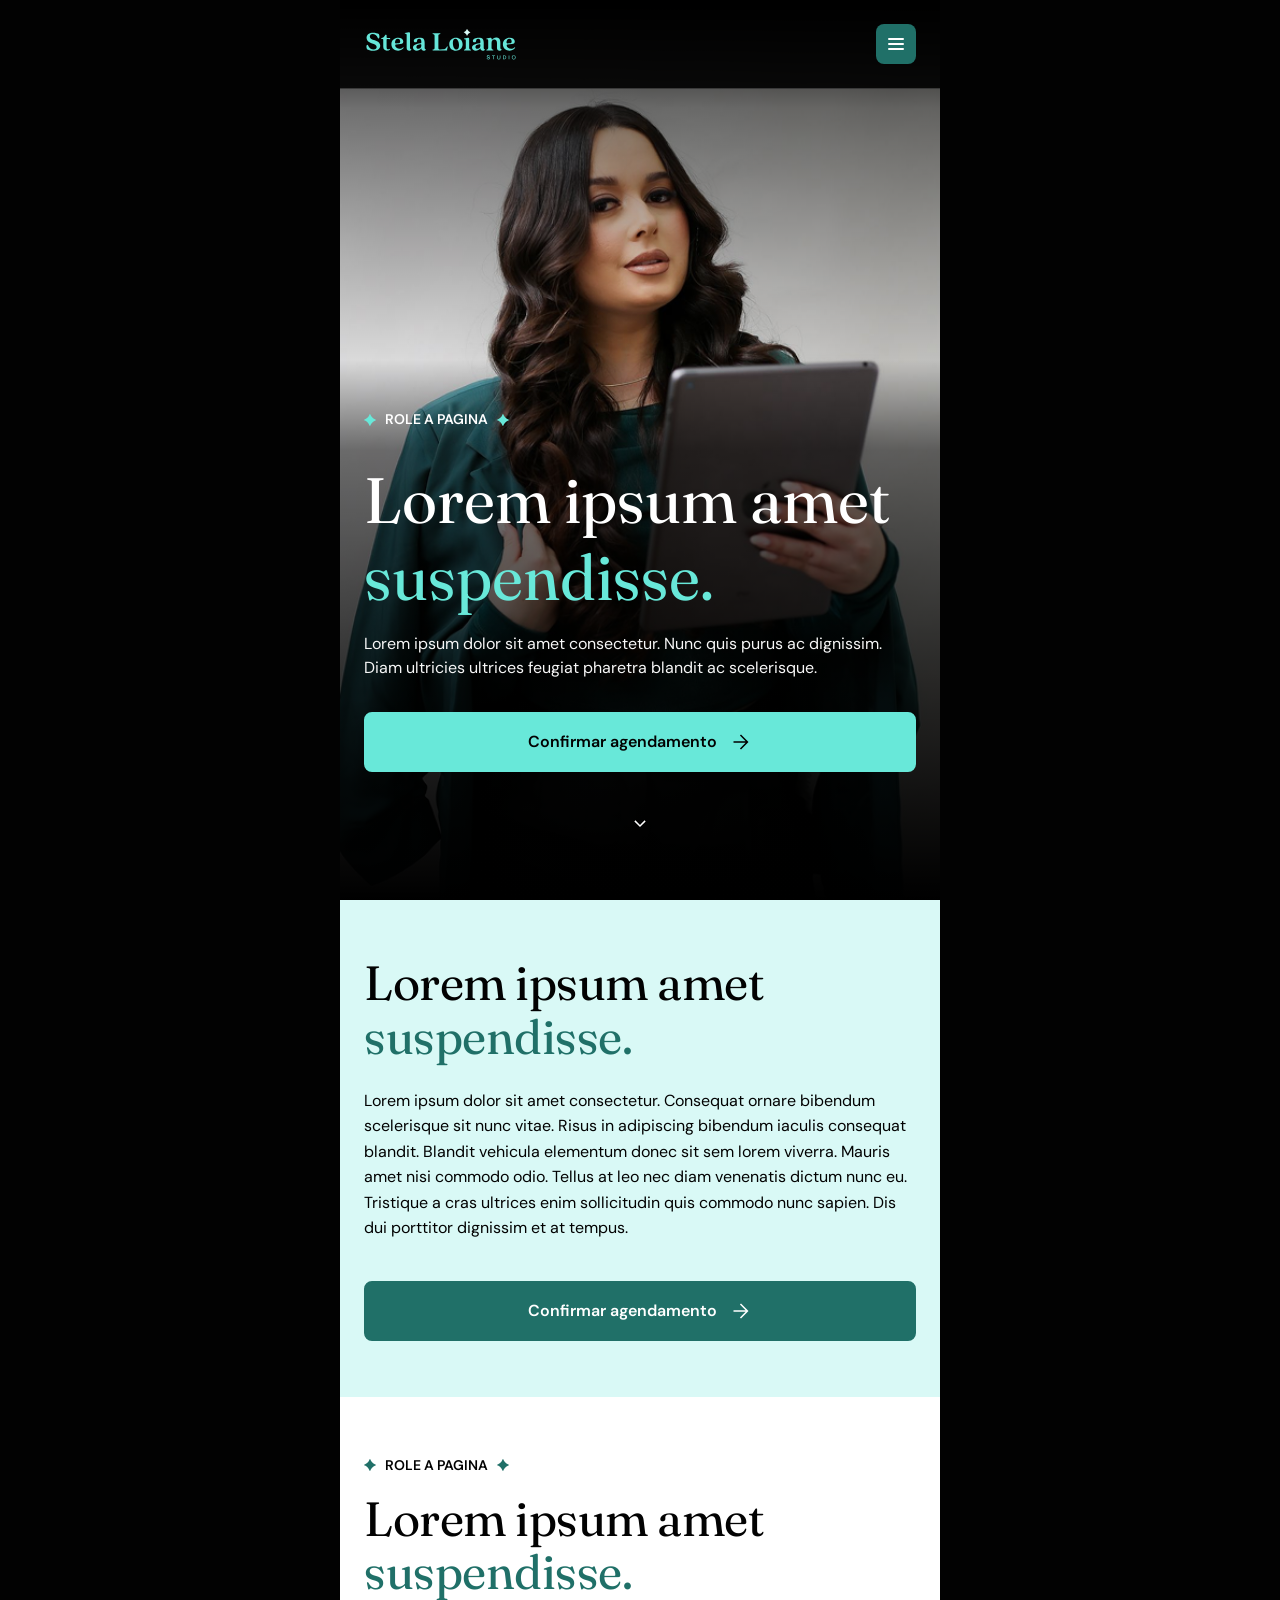
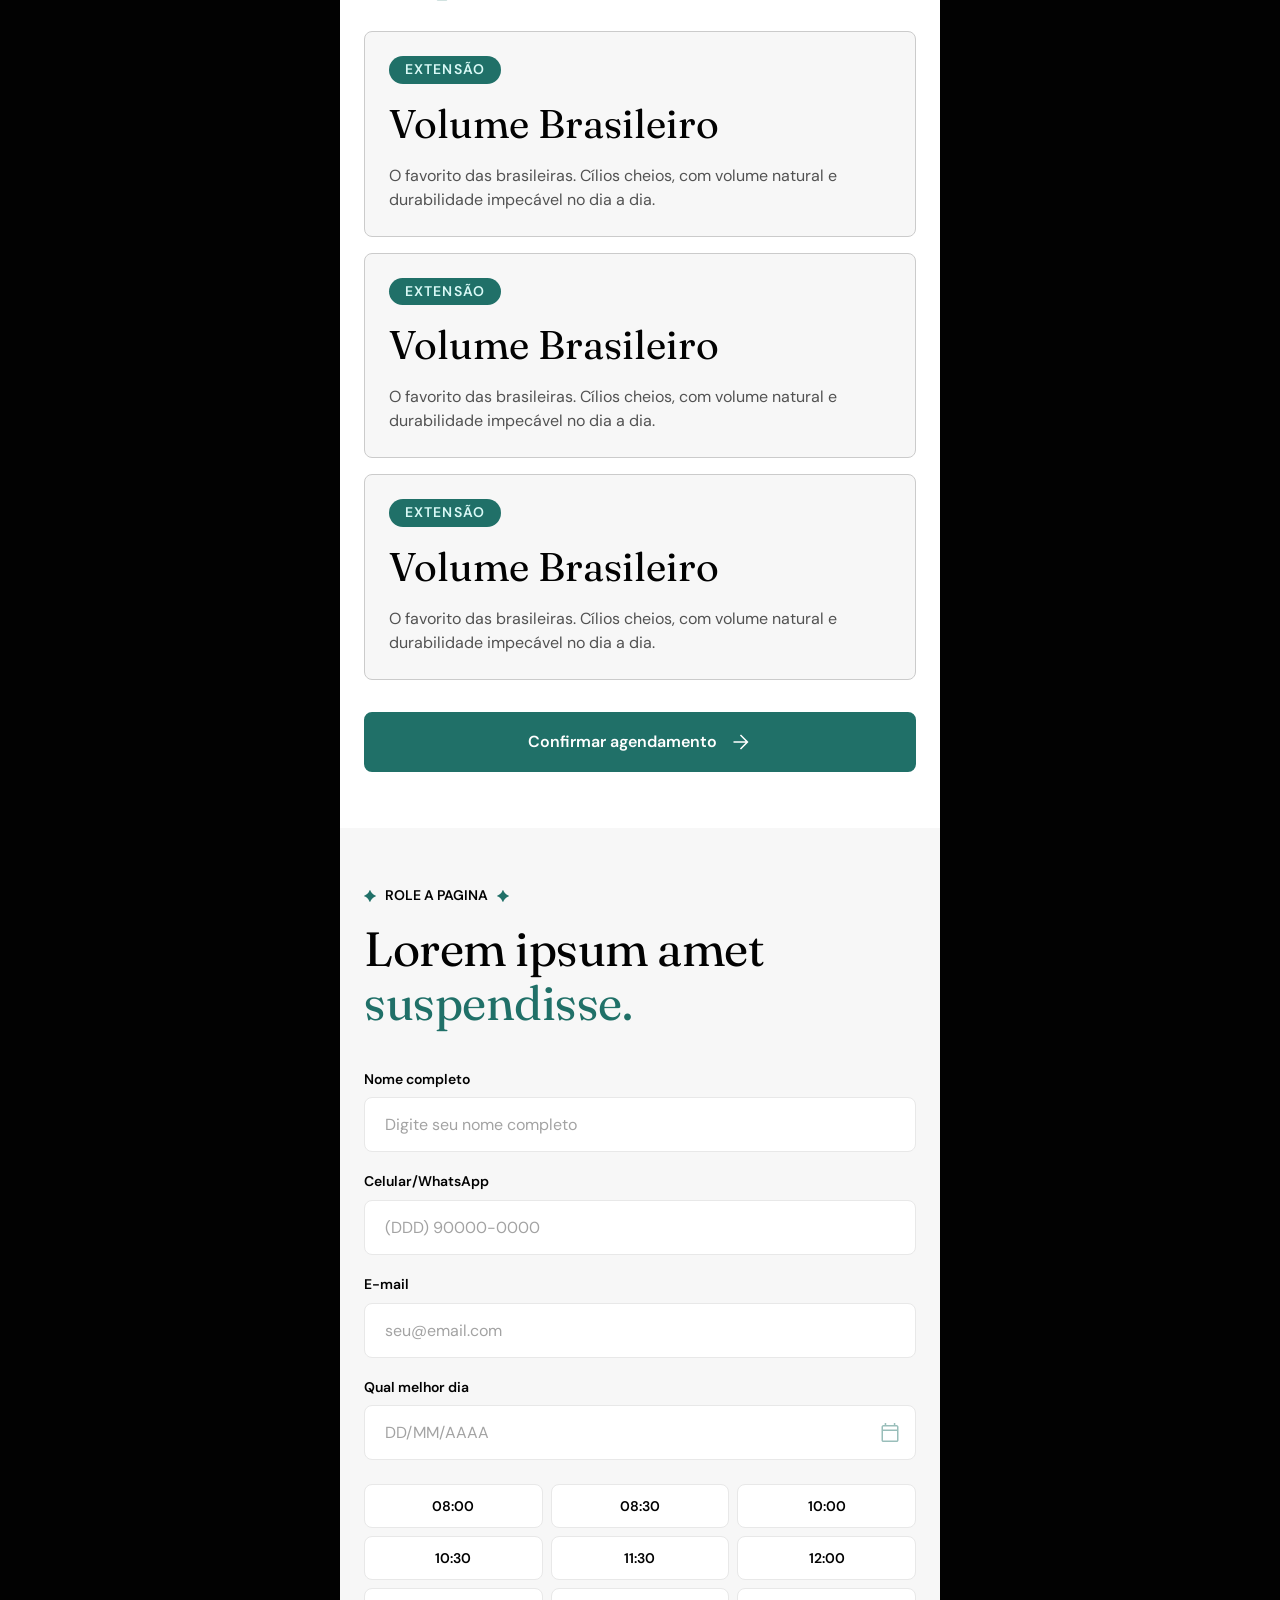
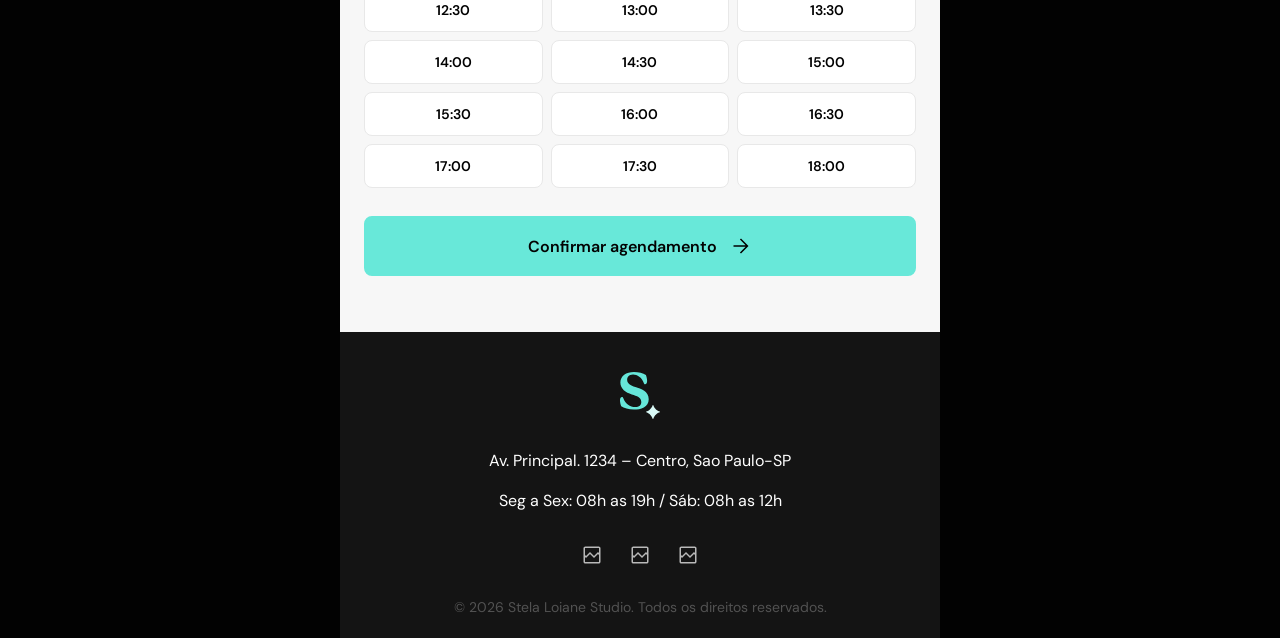
==== commit feaaa461: "Padroniza design system: tipografia, cards e tagline" ====
--- a/index.html
+++ b/index.html
@@ -17,7 +17,7 @@
   <link rel="stylesheet" href="css/components.css">
   <link rel="stylesheet" href="css/pages/home.css">
 </head>
-<body>
+<body class="page_home">
 
   <!-- NAVBAR -->
   <header class="navbar" id="navbar">
@@ -41,31 +41,33 @@
     </div>
   </header>
 
-  <!-- MENU MOBILE -->
-  <nav class="navbar__mobile-menu" aria-label="Menu mobile">
-    <div class="navbar__mobile-links">
-      <a href="#sobre" class="navbar__link">Sobre</a>
-      <a href="catalogo.html" class="navbar__link">Catálogo</a>
-      <a href="#contato" class="navbar__link">Contato</a>
-    </div>
-    <a href="#contato" class="btn btn--accent">Fale comigo</a>
-  </nav>
-
-  <main>
+  <main class="page-wrapper page-wrapper--home" id="main-content">
+
+    <button class="navbar__menu-overlay" type="button" aria-label="Fechar menu" aria-hidden="true" tabindex="-1"></button>
+
+    <!-- MENU MOBILE -->
+    <nav class="navbar__mobile-menu" aria-label="Menu mobile">
+      <div class="navbar__mobile-links">
+        <a href="#sobre" class="navbar__link">Sobre</a>
+        <a href="catalogo.html" class="navbar__link">Catálogo</a>
+        <a href="#contato" class="navbar__link">Contato</a>
+      </div>
+      <a href="#contato" class="btn btn--accent">Fale comigo</a>
+    </nav>
 
     <!-- ======================================================
          HERO
     ====================================================== -->
-    <section class="hero" id="hero">
-      <img src="assets/Img Hero.png" alt="Stela Loiane" class="hero__bg">
+    <section class="hero section_home-hero" id="hero" aria-labelledby="home-hero-title">
+      <img src="assets/img-hero-600px.png" alt="Stela Loiane" class="hero__bg">
       <div class="container hero__content">
         <div class="hero__copy">
-          <p class="hero__overline">
-            <span class="hero__diamond">◆</span>
-            Role a pagina
-            <span class="hero__diamond">◆</span>
+          <p class="tagline tagline--dark">
+            <span class="tagline__icon" aria-hidden="true"></span>
+            <span class="tagline__text">Role a pagina</span>
+            <span class="tagline__icon" aria-hidden="true"></span>
           </p>
-          <h1 class="hero__title">
+          <h1 class="hero__title" id="home-hero-title">
             Lorem ipsum amet
             <span class="hero__title-accent">suspendisse.</span>
           </h1>
@@ -86,9 +88,9 @@
     <!-- ======================================================
          SOBRE
     ====================================================== -->
-    <section class="sobre section--mint" id="sobre">
+    <section class="sobre section--mint section_home-about" id="sobre" aria-labelledby="home-about-title">
       <div class="container">
-        <h2 class="sobre__title" data-reveal="up">
+        <h2 class="sobre__title" id="home-about-title" data-reveal="up">
           Lorem ipsum amet
           <span class="sobre__title-accent">suspendisse.</span>
         </h2>
@@ -105,35 +107,35 @@
     <!-- ======================================================
          SERVIÇOS
     ====================================================== -->
-    <section class="servicos" id="servicos">
+    <section class="servicos section_home-services" id="servicos" aria-labelledby="home-services-title">
       <div class="container">
-        <p class="section-overline" data-reveal="up">
-          <span class="diamond">◆</span>
-          Role a página
-          <span class="diamond">◆</span>
+        <p class="tagline tagline--light" data-reveal="up">
+          <span class="tagline__icon" aria-hidden="true"></span>
+          <span class="tagline__text">Role a pagina</span>
+          <span class="tagline__icon" aria-hidden="true"></span>
         </p>
-        <h2 class="servicos__title" data-reveal="up" data-reveal-delay="50">
+        <h2 class="servicos__title" id="home-services-title" data-reveal="up" data-reveal-delay="50">
           Lorem ipsum amet
           <span class="servicos__title-accent">suspendisse.</span>
         </h2>
 
         <div class="servicos__list">
-          <article class="servico-card" data-reveal="up">
-            <span class="tag tag--mint">Extensão</span>
-            <h3 class="servico-card__title">Volume Brasileiro</h3>
-            <p class="servico-card__desc">O favorito das brasileiras. Cílios cheios, com volume natural e durabilidade impecável no dia a dia.</p>
+          <article class="card" data-reveal="up">
+            <div class="card_tag">Extensão</div>
+            <h3 class="card_title">Volume Brasileiro</h3>
+            <p class="card_text">O favorito das brasileiras. Cílios cheios, com volume natural e durabilidade impecável no dia a dia.</p>
           </article>
 
-          <article class="servico-card" data-reveal="up" data-reveal-delay="100">
-            <span class="tag tag--mint">Extensão</span>
-            <h3 class="servico-card__title">Volume Brasileiro</h3>
-            <p class="servico-card__desc">O favorito das brasileiras. Cílios cheios, com volume natural e durabilidade impecável no dia a dia.</p>
+          <article class="card" data-reveal="up" data-reveal-delay="100">
+            <div class="card_tag">Extensão</div>
+            <h3 class="card_title">Volume Brasileiro</h3>
+            <p class="card_text">O favorito das brasileiras. Cílios cheios, com volume natural e durabilidade impecável no dia a dia.</p>
           </article>
 
-          <article class="servico-card" data-reveal="up" data-reveal-delay="200">
-            <span class="tag tag--mint">Extensão</span>
-            <h3 class="servico-card__title">Volume Brasileiro</h3>
-            <p class="servico-card__desc">O favorito das brasileiras. Cílios cheios, com volume natural e durabilidade impecável no dia a dia.</p>
+          <article class="card" data-reveal="up" data-reveal-delay="200">
+            <div class="card_tag">Extensão</div>
+            <h3 class="card_title">Volume Brasileiro</h3>
+            <p class="card_text">O favorito das brasileiras. Cílios cheios, com volume natural e durabilidade impecável no dia a dia.</p>
           </article>
         </div>
 
@@ -147,14 +149,14 @@
     <!-- ======================================================
          AGENDAMENTO
     ====================================================== -->
-    <section class="agendamento" id="contato">
+    <section class="agendamento section_home-booking" id="contato" aria-labelledby="home-booking-title">
       <div class="container">
-        <p class="section-overline" data-reveal="up">
-          <span class="diamond">◆</span>
-          Role a página
-          <span class="diamond">◆</span>
+        <p class="tagline tagline--light" data-reveal="up">
+          <span class="tagline__icon" aria-hidden="true"></span>
+          <span class="tagline__text">Role a pagina</span>
+          <span class="tagline__icon" aria-hidden="true"></span>
         </p>
-        <h2 class="agendamento__title" data-reveal="up" data-reveal-delay="50">
+        <h2 class="agendamento__title" id="home-booking-title" data-reveal="up" data-reveal-delay="50">
           Lorem ipsum amet
           <span class="agendamento__title-accent">suspendisse.</span>
         </h2>
@@ -225,24 +227,29 @@
   <!-- ======================================================
        FOOTER
   ====================================================== -->
-  <footer class="footer footer--home">
-    <div class="container">
-      <div class="footer__symbol">
-        <img src="assets/Simbolo Tagline.svg" alt="Stela Loiane Studio">
-      </div>
-      <p class="footer__address">Av. Principal. 1234 - Centro, Sao Paulo-SP</p>
-      <p class="footer__hours">Seg a Sex: 08h as 19h / Sáb: 08h as 12h</p>
-      <div class="footer__social">
+  <footer class="footer component_footer" aria-label="Rodapé">
+    <div class="container footer__container">
+      <div class="footer__brand-mark">
+        <img src="assets/Logo Footer.svg" alt="Stela Loiane Studio">
+      </div>
+
+      <div class="footer__info">
+        <p class="footer__address">Av. Principal. 1234 – Centro, Sao Paulo-SP</p>
+        <p class="footer__hours">Seg a Sex: 08h as 19h / Sáb: 08h as 12h</p>
+      </div>
+
+      <div class="footer__social" aria-label="Redes sociais">
         <a href="#" class="footer__social-link" aria-label="Instagram">
-          <img src="https://placehold.co/32x32/363636/737373" alt="Instagram">
+          <img src="assets/broken_image.svg" alt="Instagram">
         </a>
         <a href="#" class="footer__social-link" aria-label="Facebook">
-          <img src="https://placehold.co/32x32/363636/737373" alt="Facebook">
+          <img src="assets/broken_image.svg" alt="Facebook">
         </a>
         <a href="#" class="footer__social-link" aria-label="TikTok">
-          <img src="https://placehold.co/32x32/363636/737373" alt="TikTok">
-        </a>
-      </div>
+          <img src="assets/broken_image.svg" alt="TikTok">
+        </a>
+      </div>
+
       <p class="footer__copy">&copy; 2026 Stela Loiane Studio. Todos os direitos reservados.</p>
     </div>
   </footer>
--- a/css/tokens.css
+++ b/css/tokens.css
@@ -102,23 +102,46 @@
   --font-body:    'DM Sans', system-ui, sans-serif;
 
   /* ----------------------------------------------------------
-     TIPOGRAFIA — Tamanhos (Desktop)
-  ---------------------------------------------------------- */
-  --text-display-1: 96px;
-  --text-display-2: 80px;
-  --text-h1:        64px;
-  --text-h2:        48px;
-  --text-h3:        40px;
-  --text-h4:        32px;
-  --text-h5:        24px;
-  --text-h6:        20px;
-
-  --text-body-lg:  20px;
-  --text-body-md:  18px;
-  --text-body:     16px;
-  --text-body-sm:  14px;
-  --text-body-xs:  12px;
-  --text-overline: 14px;
+     TIPOGRAFIA — Escala Mobile (Figma)
+  ---------------------------------------------------------- */
+  --display-1: 72px;
+  --display-2: 64px;
+  --h1: 48px;
+  --h2: 40px;
+  --h3: 32px;
+  --h4: 28px;
+  --h5: 20px;
+  --h6: 18px;
+
+  --text-large: 18px;
+  --text-medium: 16px;
+  --text-regular: 14px;
+  --text-small: 12px;
+  --text-tiny: 10px;
+   --overline: 14px;
+
+  /* Aliases de compatibilidade para o projeto */
+  --font-h1: var(--h1);
+  --font-h2: var(--h2);
+  --font-h3: var(--h3);
+  --font-body-size: var(--text-regular);
+  --font-small: var(--text-small);
+
+  --text-display-1: var(--display-1);
+  --text-display-2: var(--display-2);
+  --text-h1: var(--h1);
+  --text-h2: var(--h2);
+  --text-h3: var(--h3);
+  --text-h4: var(--h4);
+  --text-h5: var(--h5);
+  --text-h6: var(--h6);
+
+  --text-body-lg: var(--text-large);
+  --text-body-md: var(--text-medium);
+  --text-body: var(--text-regular);
+  --text-body-sm: var(--text-small);
+  --text-body-xs: var(--text-tiny);
+   --text-overline: var(--overline);
 
   /* ----------------------------------------------------------
      TIPOGRAFIA — Line Heights
@@ -201,3 +224,23 @@
   --transition-reveal: 600ms cubic-bezier(0.16, 1, 0.3, 1);
 
 }
+
+@media (min-width: 768px) {
+   :root {
+      --display-1: 96px;
+      --display-2: 80px;
+      --h1: 64px;
+      --h2: 48px;
+      --h3: 40px;
+      --h4: 32px;
+      --h5: 24px;
+      --h6: 20px;
+
+      --text-large: 20px;
+      --text-medium: 18px;
+      --text-regular: 16px;
+      --text-small: 14px;
+      --text-tiny: 12px;
+      --overline: 14px;
+   }
+}
--- a/css/base.css
+++ b/css/base.css
@@ -1,6 +1,14 @@
 /* ============================================================
    STELA LOIANE STUDIO — Base & Reset
    ============================================================ */
+
+/* ============================================================
+  1) BASE / RESET
+  ============================================================ */
+
+:root {
+  --app-shell-max-width: 600px;
+}
 
 /* Reset */
 *, *::before, *::after {
@@ -20,7 +28,7 @@
   font-weight: var(--fw-regular);
   line-height: var(--lh-body);
   color: var(--color-text);
-  background-color: var(--color-bg);
+  background-color: var(--color-black-hole);
   -webkit-font-smoothing: antialiased;
   -moz-osx-font-smoothing: grayscale;
 }
@@ -53,7 +61,7 @@
 }
 
 /* ============================================================
-   TIPOGRAFIA — Headings
+  2) TYPOGRAPHY
    ============================================================ */
 
 h1, h2, h3, h4, h5, h6 {
@@ -62,41 +70,49 @@
   color: var(--color-text);
 }
 
-h1 { font-size: var(--text-h1); line-height: var(--lh-h1); }
-h2 { font-size: var(--text-h2); line-height: var(--lh-h2-h3); }
-h3 { font-size: var(--text-h3); line-height: var(--lh-h2-h3); }
-h4 { font-size: var(--text-h4); line-height: var(--lh-h4-h5); }
-h5 { font-size: var(--text-h5); line-height: var(--lh-h4-h5); }
-h6 { font-size: var(--text-h6); line-height: var(--lh-h6); }
+h1 { font-size: var(--h1); line-height: var(--lh-h1); }
+h2 { font-size: var(--h2); line-height: var(--lh-h2-h3); }
+h3 { font-size: var(--h3); line-height: var(--lh-h2-h3); }
+h4 { font-size: var(--h4); line-height: var(--lh-h4-h5); }
+h5 { font-size: var(--h5); line-height: var(--lh-h4-h5); }
+h6 { font-size: var(--h6); line-height: var(--lh-h6); }
+
+p {
+  font-size: var(--text-regular);
+  line-height: var(--lh-body);
+}
 
 .display-1 {
   font-family: var(--font-heading);
   font-weight: var(--fw-regular);
-  font-size: var(--text-display-1);
+  font-size: var(--display-1);
   line-height: var(--lh-display);
 }
 
 .display-2 {
   font-family: var(--font-heading);
   font-weight: var(--fw-regular);
-  font-size: var(--text-display-2);
+  font-size: var(--display-2);
   line-height: var(--lh-display);
 }
 
-/* Mobile — escala tipográfica reduzida */
-@media (max-width: 767px) {
-  h1 { font-size: clamp(36px, 10vw, var(--text-h1)); }
-  h2 { font-size: clamp(28px, 8vw, var(--text-h2)); }
-  h3 { font-size: clamp(24px, 6vw, var(--text-h3)); }
-  h4 { font-size: clamp(20px, 5vw, var(--text-h4)); }
-
-  .display-1 { font-size: clamp(48px, 12vw, var(--text-display-1)); }
-  .display-2 { font-size: clamp(40px, 10vw, var(--text-display-2)); }
-}
-
-/* ============================================================
-   LAYOUT — Container & Grid
-   ============================================================ */
+/* ============================================================
+  3) LAYOUT — Container & Grid
+   ============================================================ */
+
+.page-wrapper {
+  position: relative;
+  width: 100%;
+  max-width: var(--app-shell-max-width);
+  margin-inline: auto;
+  background-color: var(--color-bg);
+}
+
+@media (min-width: 768px) {
+  .page-wrapper {
+    overflow-x: hidden;
+  }
+}
 
 .container {
   width: 100%;
@@ -105,21 +121,26 @@
   padding-inline: var(--container-padding-mobile);
 }
 
-@media (min-width: 1024px) {
-  .container {
-    padding-inline: var(--container-padding-desktop);
-  }
+
+.container-large {
+  width: 100%;
+  max-width: var(--container-max);
+}
+
+.container {
+  max-width: 100%;
+  margin-inline: auto;
+  padding-inline: var(--container-padding-mobile);
+}
+
+.container-large {
+  max-width: 100%;
+  margin-inline: auto;
 }
 
 .grid {
   display: grid;
   gap: var(--grid-gutter-mobile);
-}
-
-@media (min-width: 1024px) {
-  .grid {
-    gap: var(--grid-gutter-desktop);
-  }
 }
 
 .grid-2 { grid-template-columns: repeat(2, 1fr); }
@@ -135,7 +156,7 @@
 }
 
 /* ============================================================
-   SEÇÕES
+  4) SECTIONS
    ============================================================ */
 
 .section {
@@ -175,7 +196,7 @@
 }
 
 /* ============================================================
-   SCROLL REVEAL
+  5) INTERACTIONS — Scroll Reveal
    ============================================================ */
 
 [data-reveal] {
@@ -207,7 +228,7 @@
 }
 
 /* ============================================================
-   UTILITÁRIOS
+  6) UTILITIES
    ============================================================ */
 
 .text-center { text-align: center; }
--- a/css/components.css
+++ b/css/components.css
@@ -3,23 +3,25 @@
    ============================================================ */
 
 /* ============================================================
-   BOTÕES
-   ============================================================ */
+  1) BUTTONS
+  ============================================================ */
 
 .btn {
   display: inline-flex;
   align-items: center;
   justify-content: center;
-  gap: var(--space-8);
-  padding: var(--space-12) var(--space-24);
+  gap: var(--space-12);
+  min-height: 56px;
+  padding: var(--space-16) var(--space-24);
   font-family: var(--font-body);
   font-size: var(--text-body);
   font-weight: var(--fw-semibold);
-  line-height: 1;
-  border-radius: var(--radius-full);
+  line-height: 1.2;
+  border-radius: var(--radius-md);
   transition:
     background-color var(--transition-base),
     color var(--transition-base),
+    border-color var(--transition-base),
     transform var(--transition-fast),
     opacity var(--transition-fast);
   cursor: pointer;
@@ -38,14 +40,15 @@
 
 /* Primary */
 .btn--primary {
-  background-color: var(--color-black-hole);
-  color: var(--color-white);
-  border-color: var(--color-black-hole);
-}
-
-.btn--primary:hover {
-  background-color: var(--gray-700);
-  border-color: var(--gray-700);
+  background-color: #66E6D9;
+  color: var(--color-black-hole);
+  border-color: #66E6D9;
+}
+
+.btn--primary:hover,
+.btn--primary.is-hover {
+  background-color: var(--turquoise-600);
+  border-color: var(--turquoise-600);
 }
 
 /* Accent (CTA principal) */
@@ -60,28 +63,44 @@
   border-color: var(--turquoise-600);
 }
 
-/* Secondary / outline */
+/* Secondary */
 .btn--secondary {
-  background-color: transparent;
-  color: var(--color-black-hole);
-  border-color: var(--color-black-hole);
-}
-
-.btn--secondary:hover {
-  background-color: var(--color-black-hole);
+  background-color: var(--advantageous-500);
   color: var(--color-white);
+  border-color: var(--advantageous-500);
+}
+
+.btn--secondary:hover,
+.btn--secondary.is-hover {
+  background-color: var(--advantageous-600);
+  border-color: var(--advantageous-600);
 }
 
 /* Ghost (para fundos escuros) */
 .btn--ghost {
   background-color: transparent;
-  color: var(--color-white);
-  border-color: var(--color-white);
-}
-
-.btn--ghost:hover {
-  background-color: var(--color-white);
   color: var(--color-black-hole);
+  border-color: transparent;
+}
+
+.btn--ghost:hover,
+.btn--ghost.is-hover {
+  background-color: var(--mint-500);
+  border-color: var(--mint-500);
+}
+
+/* Outline (botao de borda do Figma) */
+.btn--outline {
+  background-color: transparent;
+  color: var(--advantageous-500);
+  border-color: var(--advantageous-500);
+  border-width: 1px;
+}
+
+.btn--outline:hover,
+.btn--outline.is-hover {
+  color: var(--advantageous-700);
+  border-color: var(--advantageous-700);
 }
 
 /* Teal (CTAs das seções — fundo verde escuro) */
@@ -104,101 +123,123 @@
 
 /* Ícone interno do botão */
 .btn__icon {
-  width: 20px;
-  height: 20px;
+  width: 24px;
+  height: 24px;
   display: block;
   flex-shrink: 0;
-  filter: brightness(0) invert(1);
+  filter: none;
 }
 
 .btn--accent .btn__icon {
   filter: brightness(0); /* ícone escuro sobre fundo turquesa */
+}
+
+.btn--secondary .btn__icon,
+.btn--teal .btn__icon {
+  filter: brightness(0) invert(1);
+}
+
+.btn--outline .btn__icon {
+  filter: invert(31%) sepia(29%) saturate(902%) hue-rotate(125deg) brightness(89%) contrast(89%);
+}
+
+.btn--outline.is-hover .btn__icon,
+.btn--outline:hover .btn__icon {
+  filter: invert(21%) sepia(30%) saturate(925%) hue-rotate(125deg) brightness(94%) contrast(90%);
 }
 
 /* Tamanhos */
 .btn--sm {
   padding: var(--space-8) var(--space-16);
-  font-size: var(--text-body-sm);
+  font-size: var(--font-small);
 }
 
 .btn--lg {
   padding: var(--space-16) var(--space-40);
-  font-size: var(--text-body-lg);
-}
-
-/* ============================================================
-   CARDS
-   ============================================================ */
+  font-size: var(--font-body-size);
+}
+
+/* ============================================================
+  2) CARDS
+  ============================================================ */
 
 .card {
-  background-color: var(--color-white);
-  border-radius: var(--radius-lg);
-  overflow: hidden;
-  box-shadow: var(--shadow-sm);
+  background-color: var(--gray-50);
+  border: 1px solid var(--gray-200);
+  border-radius: var(--radius-md);
+  padding: var(--space-24);
+  display: flex;
+  flex-direction: column;
+  align-items: flex-start;
+  gap: var(--space-16);
   transition:
+    border-color var(--transition-base),
     box-shadow var(--transition-base),
     transform var(--transition-base);
 }
 
-.card:hover {
-  box-shadow: var(--shadow-md);
+.card:hover,
+.card.is-hover {
+  border-color: var(--color-advantageous);
+  box-shadow: 0 4px 16px rgba(2, 2, 2, 0.08);
   transform: translateY(-2px);
 }
 
-.card__image {
-  width: 100%;
-  aspect-ratio: 4 / 3;
-  object-fit: cover;
-}
-
-.card__body {
-  padding: var(--space-24);
-}
-
-.card__title {
+.card_tag {
+  display: inline-flex;
+  align-items: center;
+  justify-content: center;
+  background-color: var(--color-advantageous);
+  color: var(--color-mint-condition);
+  padding: var(--space-4) var(--space-16);
+  border-radius: var(--radius-full);
+  font-family: var(--font-body);
+  font-size: var(--font-small);
+  font-weight: var(--fw-semibold);
+  text-transform: uppercase;
+  letter-spacing: 0.08em;
+  line-height: var(--lh-overline);
+}
+
+.card_title {
   font-family: var(--font-heading);
-  font-size: var(--text-h5);
-  line-height: var(--lh-h4-h5);
-  margin-bottom: var(--space-8);
-}
-
-.card__description {
-  font-size: var(--text-body-sm);
+  font-size: var(--font-h3);
+  line-height: var(--lh-h2-h3);
+  color: var(--color-text);
+}
+
+.card_text {
+  font-size: var(--font-body-size);
   color: var(--color-text-muted);
-  line-height: var(--lh-body);
-}
-
-/* Card escuro */
-.card--dark {
-  background-color: var(--gray-800);
-  color: var(--color-white);
-}
-
-.card--dark .card__title {
-  color: var(--color-white);
-}
-
-.card--dark .card__description {
-  color: var(--gray-300);
-}
-
-/* ============================================================
-   NAVBAR
-   ============================================================ */
+  line-height: var(--lh-body-lg);
+}
+
+/* ============================================================
+  3) NAVBAR
+  ============================================================ */
 
 .navbar {
   position: fixed;
   top: 0;
-  left: 0;
-  right: 0;
+  left: 50%;
+  right: auto;
+  transform: translateX(-50%);
+  width: 100%;
+  max-width: var(--app-shell-max-width);
   z-index: 100;
   padding-block: 0;
   transition: background-color var(--transition-base), box-shadow var(--transition-base);
+  background-color: rgba(0, 0, 0, 0.9);
+  border-bottom: 0.5px solid rgba(255, 255, 255, 0.2);
 }
 
 .navbar.is-scrolled {
-  background-color: var(--color-white);
-  box-shadow: var(--shadow-sm);
+  background-color: rgba(0, 0, 0, 0.9);
+  box-shadow: none;
+}
+
+.navbar > .container {
+  position: relative;
 }
 
 .navbar__inner {
@@ -225,7 +266,7 @@
 }
 
 .navbar__link {
-  font-size: var(--text-body-sm);
+  font-size: var(--font-body-size);
   font-weight: var(--fw-semibold);
   color: var(--color-text);
   transition: color var(--transition-fast);
@@ -281,20 +322,32 @@
   transform: translateY(-4.8px) rotate(-45deg);
 }
 
-@media (min-width: 768px) {
-  .navbar__nav { display: flex; }
-  .navbar__cta { display: inline-flex; }
-  .navbar__toggle { display: none; }
+.navbar__menu-overlay {
+  position: absolute;
+  top: 88px;
+  left: 0;
+  right: 0;
+  width: 100%;
+  max-width: 600px;
+  min-height: calc(100dvh - 88px);
+  background-color: rgba(2, 2, 2, 0.55);
+  border: 0;
+  opacity: 0;
+  pointer-events: none;
+  transition: opacity var(--transition-base);
+  z-index: 98;
 }
 
 /* Menu mobile */
 .navbar__mobile-menu {
   display: flex;
-  position: fixed;
+  position: absolute;
   top: 88px;
   right: 0;
-  bottom: 0;
+  bottom: auto;
   left: 0;
+  width: 100%;
+  max-width: 600px;
   background-color: rgba(2, 2, 2, 1);
   min-height: calc(100dvh - 88px);
   z-index: 99;
@@ -315,6 +368,18 @@
   pointer-events: auto;
 }
 
+.page-wrapper.is-menu-open .navbar__menu-overlay {
+  opacity: 1;
+  pointer-events: auto;
+}
+
+@media (min-width: 768px) {
+  .navbar__mobile-menu {
+    left: auto;
+    right: 0;
+  }
+}
+
 .navbar__mobile-links {
   width: 100%;
   margin-block: auto;
@@ -327,7 +392,7 @@
   width: 100%;
   text-align: center;
   color: var(--color-white);
-  font-size: clamp(40px, 11vw, var(--text-h2));
+  font-size: var(--font-h2);
   line-height: 1.1;
   letter-spacing: -0.01em;
   padding: var(--space-16) var(--space-16);
@@ -348,7 +413,7 @@
   margin-top: auto;
   width: 100%;
   min-height: 56px;
-  font-size: var(--text-body);
+  font-size: var(--font-body-size);
   border-radius: var(--radius-md);
 }
 
@@ -360,27 +425,16 @@
   border-bottom: 0.5px solid rgba(255, 255, 255, 0.2);
 }
 
-@media (max-width: 767.98px) {
-  .navbar {
-    background-color: rgba(0, 0, 0, 0.9);
-    border-bottom: 0.5px solid rgba(255, 255, 255, 0.2);
-  }
-
-  .navbar.is-scrolled {
-    background-color: rgba(0, 0, 0, 0.9);
-  }
-}
-
-/* ============================================================
-   TAGS / BADGES
-   ============================================================ */
+/* ============================================================
+  4) TAGS / BADGES
+  ============================================================ */
 
 .tag {
   display: inline-flex;
   align-items: center;
   padding: var(--space-4) var(--space-12);
   border-radius: var(--radius-full);
-  font-size: var(--text-body-xs);
+  font-size: var(--font-small);
   font-weight: var(--fw-semibold);
   letter-spacing: 0.08em;
   text-transform: uppercase;
@@ -402,8 +456,8 @@
 }
 
 /* ============================================================
-   OVERLINE
-   ============================================================ */
+  5) OVERLINE
+  ============================================================ */
 
 .overline {
   font-family: var(--font-body);
@@ -415,9 +469,58 @@
   color: var(--color-advantageous);
 }
 
-/* ============================================================
-   DIVIDER
-   ============================================================ */
+/* Tagline component (different from card pill) */
+.tagline {
+  display: inline-flex;
+  align-items: center;
+  gap: 9px;
+  width: 145px;
+}
+
+.tagline__text {
+  font-family: var(--font-body);
+  font-size: var(--text-overline);
+  font-weight: var(--fw-semibold);
+  line-height: var(--lh-body-lg);
+  text-transform: uppercase;
+  letter-spacing: 0;
+  white-space: nowrap;
+}
+
+.tagline__icon {
+  width: 12px;
+  height: 12px;
+  flex-shrink: 0;
+  background-color: currentColor;
+  -webkit-mask-image: url('../assets/Simbolo Tagline.svg');
+  -webkit-mask-repeat: no-repeat;
+  -webkit-mask-position: center;
+  -webkit-mask-size: contain;
+  mask-image: url('../assets/Simbolo Tagline.svg');
+  mask-repeat: no-repeat;
+  mask-position: center;
+  mask-size: contain;
+}
+
+.tagline--light .tagline__text {
+  color: var(--color-black-hole);
+}
+
+.tagline--light .tagline__icon {
+  color: var(--color-advantageous);
+}
+
+.tagline--dark .tagline__text {
+  color: var(--color-white);
+}
+
+.tagline--dark .tagline__icon {
+  color: var(--color-turquoise-chalk);
+}
+
+/* ============================================================
+  6) DIVIDER
+  ============================================================ */
 
 .divider {
   width: 100%;
@@ -426,68 +529,100 @@
 }
 
 /* ============================================================
-   FOOTER
-   ============================================================ */
-
-.footer {
-  background-color: var(--color-black-hole);
-  color: var(--gray-400);
-  padding-block: var(--space-48);
-}
-
-/* Variante Home — layout centralizado */
-.footer--home {
+  7) FOOTER
+  ============================================================ */
+
+.footer,
+.component_footer {
+  background-color: var(--gray-800); /* #141414 — Figma */
+  color: var(--color-white);
+  padding: var(--space-40) 0 var(--space-20); /* Figma: pt-40 pb-20 */
+  width: 100%;
+  max-width: var(--app-shell-max-width);
+  margin-inline: auto;
+}
+
+.footer__container {
+  width: 100%;
+  max-width: 100%;
+  margin-inline: auto;
+  padding-inline: var(--container-padding-mobile);
+  display: flex;
+  flex-direction: column;
+  align-items: center;
+  gap: 30px; /* Figma: gap 30 */
+}
+
+.footer__brand-mark {
+  width: 40px;
+  height: 47px;
+  flex-shrink: 0;
+}
+
+.footer__brand-mark img {
+  width: 100%;
+  height: 100%;
+  display: block;
+}
+
+.footer__info {
+  display: flex;
+  flex-direction: column;
+  gap: var(--space-16);
   text-align: center;
-}
-
-.footer--home .container {
-  display: flex;
-  flex-direction: column;
-  align-items: center;
-  gap: var(--space-20);
-}
-
-.footer__symbol img {
-  height: 64px;
-  width: auto;
-  display: block;
+  width: 100%;
 }
 
 .footer__address,
 .footer__hours {
-  font-size: var(--text-body-sm);
-  color: var(--gray-400);
-  line-height: var(--lh-body);
+  font-family: var(--font-body);
+  font-size: var(--font-body-size);
+  font-weight: var(--fw-regular);
+  color: var(--color-white);
+  line-height: var(--lh-body-lg);
 }
 
 .footer__social {
   display: flex;
   align-items: center;
   justify-content: center;
-  gap: var(--space-24);
-  margin-block: var(--space-4);
+  gap: var(--space-24); /* Figma: gap 24 */
+  width: 100%;
 }
 
 .footer__social-link {
+  width: 24px;
+  height: 24px;
   display: flex;
   align-items: center;
   justify-content: center;
-  opacity: 0.6;
-  transition: opacity var(--transition-fast);
+  opacity: 0.7;
+  transition: opacity var(--transition-fast), transform var(--transition-fast);
+}
+
+.footer__social-link:focus-visible {
+  outline: 2px solid var(--color-turquoise-chalk);
+  outline-offset: 4px;
+  border-radius: var(--radius-sm);
 }
 
 .footer__social-link:hover {
   opacity: 1;
+  transform: translateY(-2px);
 }
 
 .footer__social-link img {
-  width: 32px;
-  height: 32px;
-  border-radius: var(--radius-sm);
+  width: 24px;
+  height: 24px;
+  filter: brightness(0) invert(1);
 }
 
 .footer__copy {
-  font-size: var(--text-body-xs);
-  color: var(--gray-600);
-  margin-top: var(--space-4);
-}
+  font-family: var(--font-body);
+  font-size: var(--font-small); /* 12px — Text/Tiny */
+  font-weight: var(--fw-regular);
+  line-height: var(--lh-body-lg); /* 1.5 */
+  color: var(--gray-500); /* #525252 */
+  text-align: center;
+  width: 100%;
+}
--- a/css/pages/home.css
+++ b/css/pages/home.css
@@ -4,17 +4,58 @@
    ============================================================ */
 
 /* ============================================================
+  1) VARIABLES (PAGE-SPECIFIC)
+  ============================================================ */
+
+:root {
+  --home-hero-padding-top-mobile: 360px;
+  --home-hero-padding-bottom-mobile: var(--space-64);
+}
+
+/* ============================================================
+  2) RESET / BASE (PAGE-SPECIFIC)
+  ============================================================ */
+
+body.page_home {
+  width: 100%;
+}
+
+.page-wrapper--home {
+  width: 100%;
+}
+
+/* ============================================================
+  3) LAYOUT
+  ============================================================ */
+
+.section_home-hero,
+.section_home-about,
+.section_home-services,
+.section_home-booking {
+  width: 100%;
+}
+
+/* ============================================================
    HERO
    ============================================================ */
 
 .hero {
   background-color: var(--color-black-hole);
+  background-image: url('../../assets/img-hero-600px.png');
+  background-repeat: no-repeat;
+  background-size: cover;
+  background-position: center top;
   position: relative;
-  min-height: 100svh;
-  display: block;
-  padding-top: 360px;
-  padding-bottom: var(--space-64);
+  min-height: 100dvh;
+  display: flex;
+  align-items: stretch;
   overflow: hidden;
+}
+
+@media (min-width: 768px) {
+  .hero {
+    background-position: 50% 16%;
+  }
 }
 
 .hero::after {
@@ -26,19 +67,18 @@
 }
 
 .hero__bg {
-  position: absolute;
-  inset: 0;
-  width: 100%;
-  height: 100%;
-  object-fit: cover;
-  object-position: center top;
+  display: none;
 }
 
 .hero__content {
   position: relative;
   z-index: 2;
-  display: flex;
-  flex-direction: column;
+  min-height: 100dvh;
+  padding-top: var(--home-hero-padding-top-mobile);
+  padding-bottom: var(--home-hero-padding-bottom-mobile);
+  display: flex;
+  flex-direction: column;
+  justify-content: flex-end;
   align-items: stretch;
   gap: var(--space-32);
 }
@@ -49,29 +89,9 @@
   gap: var(--space-16);
 }
 
-.hero__overline {
-  display: flex;
-  align-items: center;
-  gap: 9px;
-  font-family: var(--font-body);
-  font-size: var(--text-overline);
-  font-weight: var(--fw-semibold);
-  letter-spacing: 0;
-  text-transform: uppercase;
-  line-height: 1.5;
-  color: var(--color-white);
-  width: max-content;
-}
-
-.hero__diamond {
-  color: var(--color-turquoise-chalk);
-  font-size: 12px;
-  line-height: 1;
-}
-
 .hero__title {
   font-family: var(--font-heading);
-  font-size: var(--text-h2);
+  font-size: var(--font-h1);
   line-height: var(--lh-h2-h3);
   color: var(--color-white);
   letter-spacing: 0;
@@ -80,7 +100,7 @@
 .hero__title-accent {
   display: block;
   color: var(--color-turquoise-chalk);
-  font-size: var(--text-h1);
+  font-size: var(--font-h1);
   line-height: var(--lh-h2-h3);
 }
 
@@ -112,49 +132,6 @@
   height: 24px;
 }
 
-@media (min-width: 768px) {
-  .hero {
-    min-height: 980px;
-    padding-top: 420px;
-    padding-bottom: var(--space-80);
-  }
-
-  .hero__content {
-    max-width: 560px;
-  }
-
-  .hero__title {
-    font-size: var(--text-h1);
-  }
-
-  .hero__title-accent {
-    font-size: clamp(var(--text-h1), 6.2vw, var(--text-display-2));
-  }
-}
-
-@media (min-width: 1024px) {
-  .hero {
-    min-height: 1024px;
-    padding-top: 460px;
-    padding-bottom: var(--space-96);
-  }
-
-  .hero__content {
-    max-width: 640px;
-  }
-
-  .hero__title {
-    font-size: clamp(var(--text-h2), 4.8vw, var(--text-display-2));
-  }
-
-  .hero__title-accent {
-    font-size: clamp(var(--text-h1), 5.4vw, var(--text-display-1));
-  }
-
-  .hero__scroll {
-    justify-content: flex-start;
-  }
-}
 
 /* ============================================================
    SOBRE
@@ -166,7 +143,7 @@
 
 .sobre__title {
   font-family: var(--font-heading);
-  font-size: clamp(32px, 9vw, var(--text-h2));
+  font-size: var(--font-h2);
   line-height: 1.12;
   color: var(--color-text);
   letter-spacing: -0.01em;
@@ -185,19 +162,6 @@
   margin-bottom: var(--space-40);
 }
 
-@media (min-width: 768px) {
-  .sobre {
-    padding-block: var(--space-96);
-  }
-
-  .sobre__title {
-    font-size: clamp(40px, 5vw, var(--text-h2));
-  }
-
-  .sobre__desc {
-    max-width: 640px;
-  }
-}
 
 /* ============================================================
    SERVIÇOS
@@ -208,28 +172,13 @@
   padding-block: var(--space-56);
 }
 
-.section-overline {
-  display: inline-flex;
-  align-items: center;
-  gap: var(--space-8);
-  font-family: var(--font-body);
-  font-size: 11px;
-  font-weight: var(--fw-semibold);
-  letter-spacing: 0.12em;
-  text-transform: uppercase;
-  color: var(--color-advantageous);
+.tagline {
   margin-bottom: var(--space-16);
-}
-
-.diamond {
-  color: var(--color-turquoise-chalk);
-  font-size: 8px;
-  line-height: 1;
 }
 
 .servicos__title {
   font-family: var(--font-heading);
-  font-size: clamp(32px, 9vw, var(--text-h2));
+  font-size: var(--font-h2);
   line-height: 1.12;
   color: var(--color-text);
   letter-spacing: -0.01em;
@@ -249,45 +198,6 @@
   margin-bottom: var(--space-32);
 }
 
-.servico-card {
-  background-color: var(--gray-50);
-  border-radius: var(--radius-lg);
-  padding: var(--space-24);
-}
-
-.servico-card .tag {
-  margin-bottom: var(--space-16);
-}
-
-.servico-card__title {
-  font-family: var(--font-heading);
-  font-size: var(--text-h5);
-  line-height: var(--lh-h4-h5);
-  color: var(--color-text);
-  margin-bottom: var(--space-8);
-}
-
-.servico-card__desc {
-  font-size: var(--text-body-sm);
-  color: var(--color-text-muted);
-  line-height: var(--lh-body);
-}
-
-@media (min-width: 768px) {
-  .servicos {
-    padding-block: var(--space-96);
-  }
-
-  .servicos__list {
-    flex-direction: row;
-    gap: var(--space-24);
-    margin-bottom: var(--space-48);
-  }
-
-  .servico-card {
-    flex: 1;
-  }
-}
 
 /* ============================================================
    AGENDAMENTO
@@ -300,7 +210,7 @@
 
 .agendamento__title {
   font-family: var(--font-heading);
-  font-size: clamp(32px, 9vw, var(--text-h2));
+  font-size: var(--font-h2);
   line-height: 1.12;
   color: var(--color-text);
   letter-spacing: -0.01em;
@@ -326,7 +236,7 @@
 }
 
 .form-field__label {
-  font-size: var(--text-body-sm);
+  font-size: var(--font-small);
   font-weight: var(--fw-semibold);
   color: var(--color-text);
   line-height: var(--lh-overline);
@@ -393,7 +303,7 @@
 .horario-btn {
   padding: var(--space-12) var(--space-8);
   font-family: var(--font-body);
-  font-size: var(--text-body-sm);
+  font-size: var(--font-small);
   font-weight: var(--fw-semibold);
   color: var(--color-text);
   background-color: var(--color-white);
@@ -431,16 +341,3 @@
   margin-top: var(--space-8);
 }
 
-@media (min-width: 768px) {
-  .agendamento {
-    padding-block: var(--space-96);
-  }
-
-  .agendamento__form {
-    max-width: 560px;
-  }
-
-  .horarios__grid {
-    grid-template-columns: repeat(6, 1fr);
-  }
-}
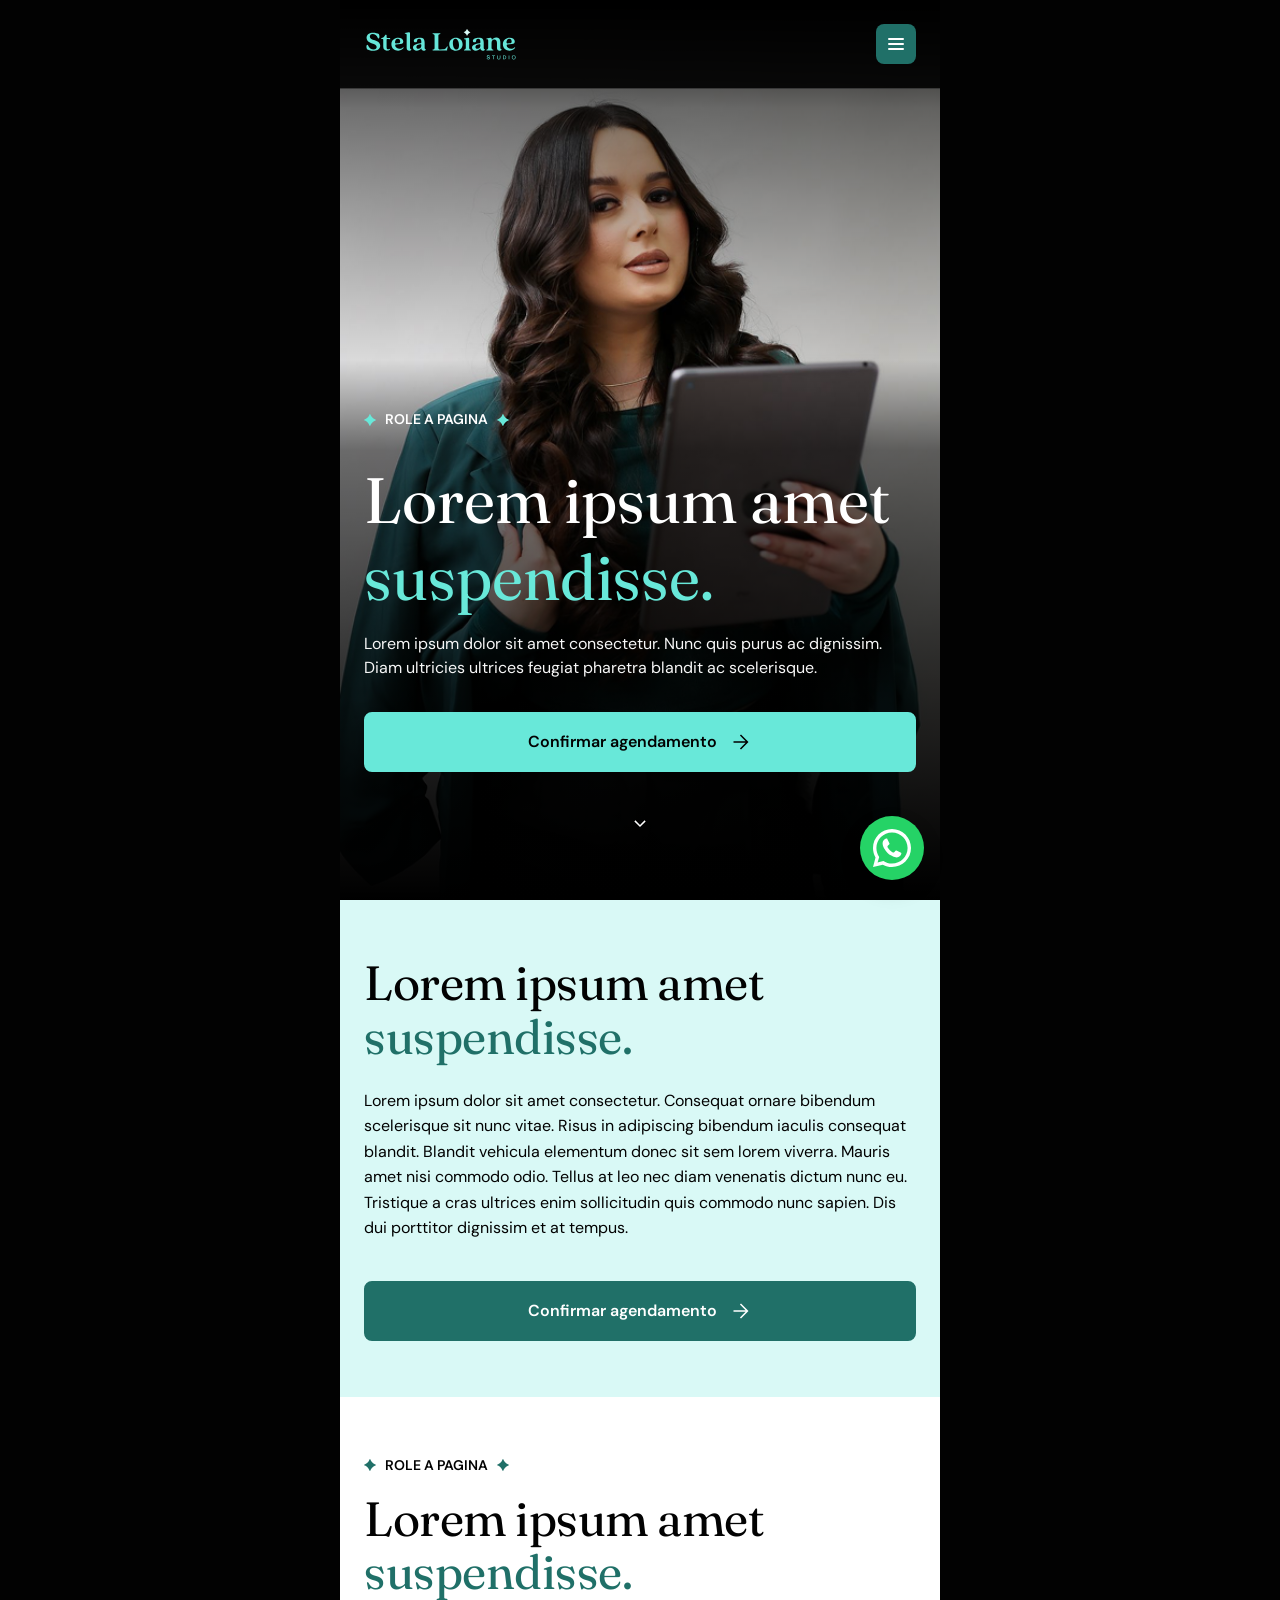
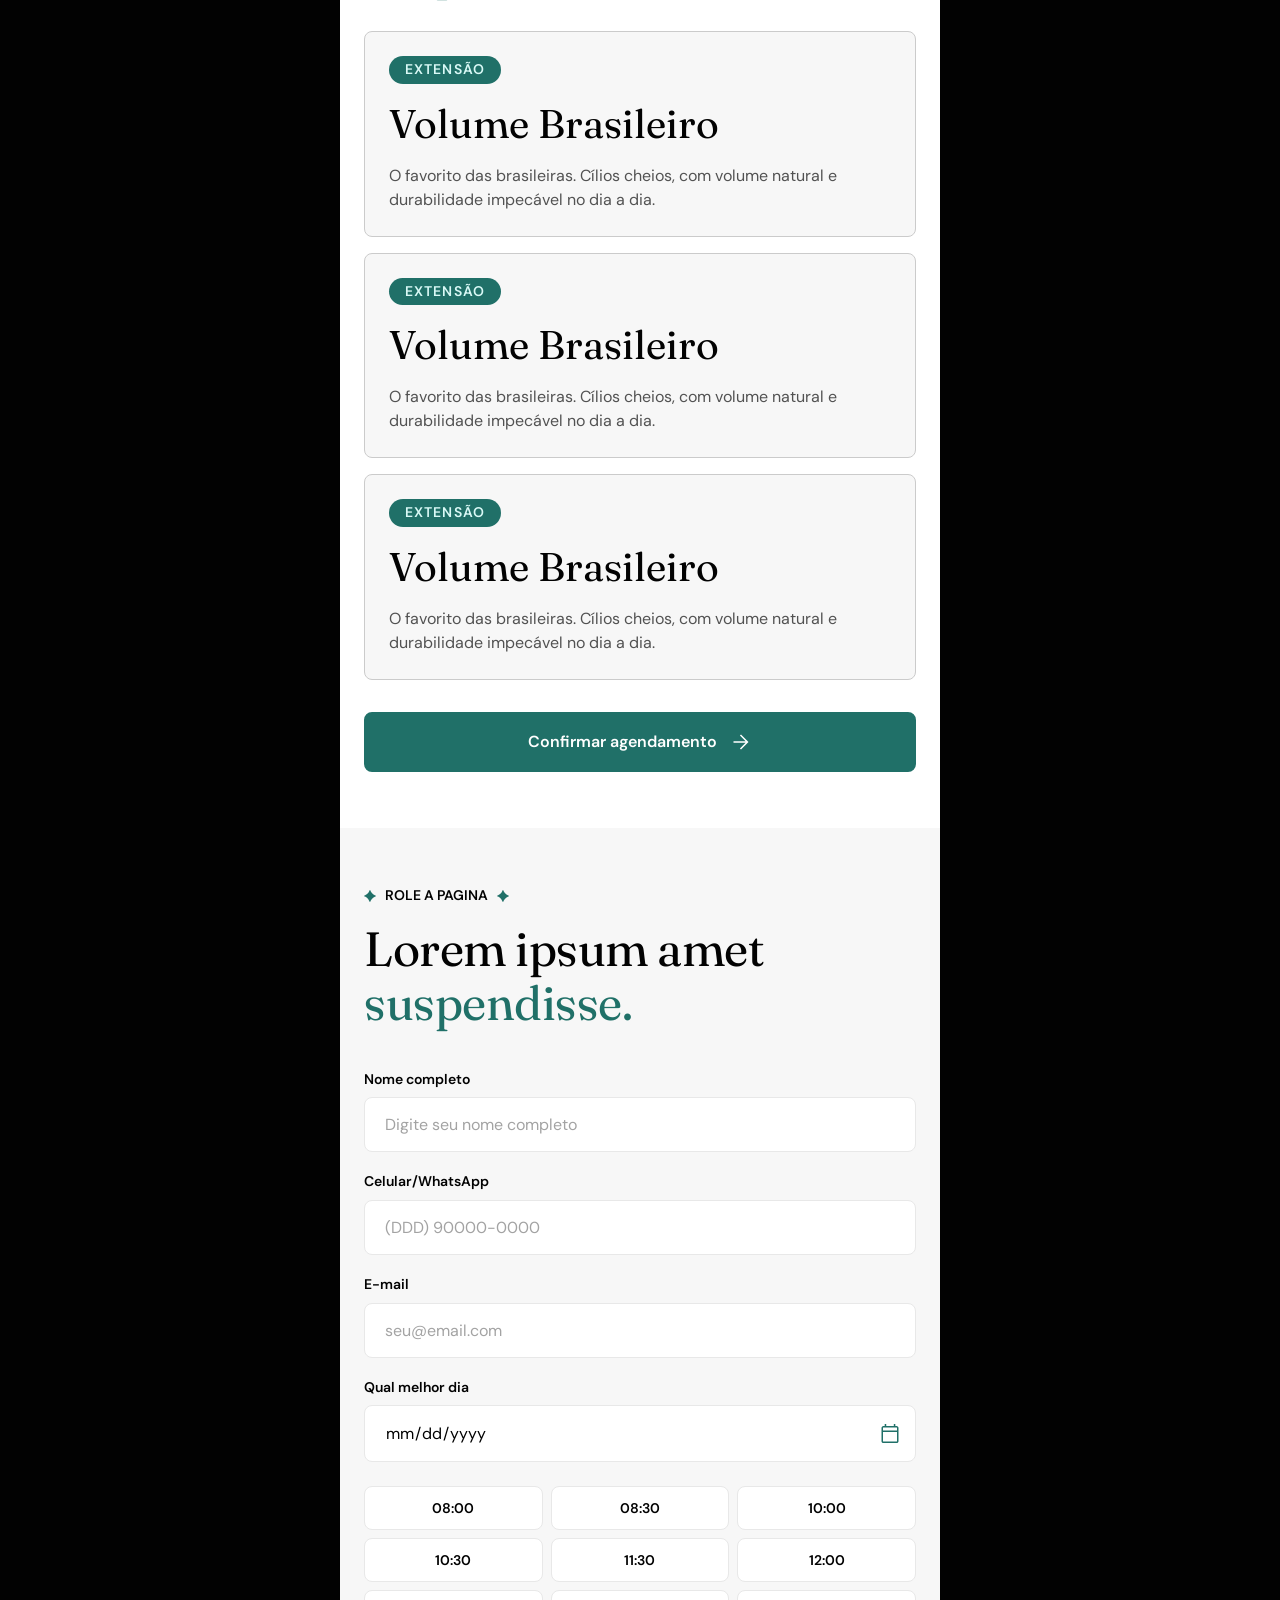
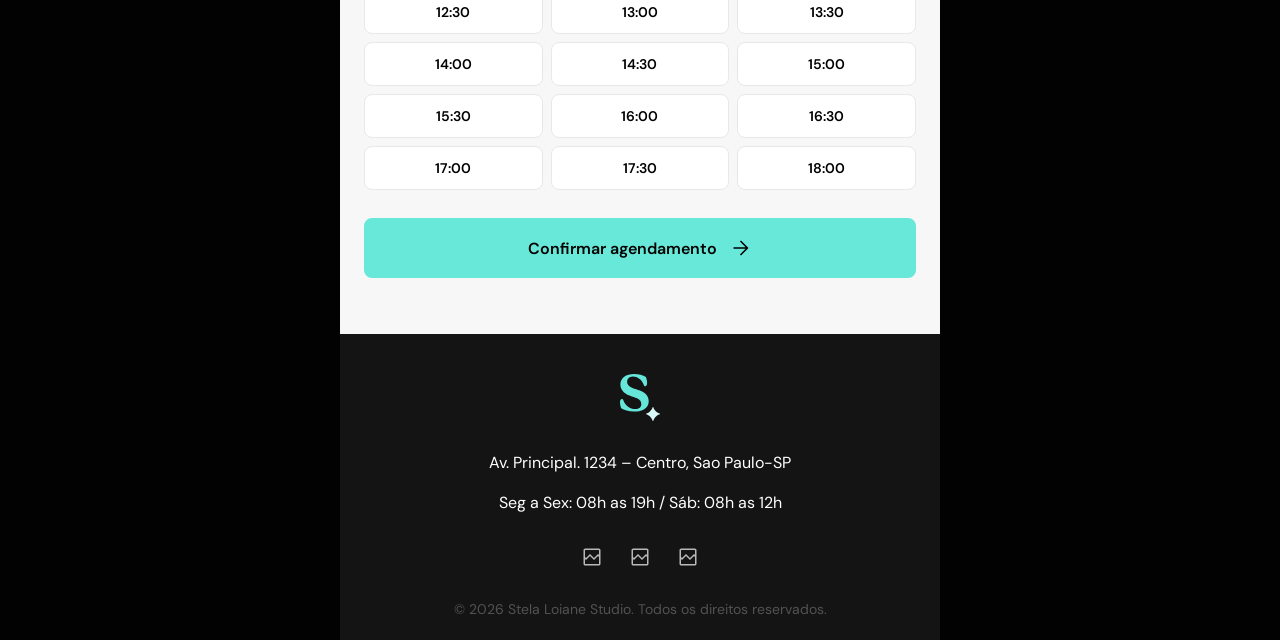
==== commit 30f7fc19: "feat: atualiza paginas e ajusta botao flutuante do WhatsApp" ====
--- a/index.html
+++ b/index.html
@@ -184,8 +184,7 @@
           <div class="form-field">
             <label class="form-field__label" for="data">Qual melhor dia</label>
             <div class="form-field__date-wrap">
-              <input class="form-field__input" type="text" id="data" name="data"
-                     placeholder="DD/MM/AAAA" inputmode="numeric">
+              <input class="form-field__input" type="date" id="data" name="data" required>
               <img src="assets/calendar_today.svg" alt="" aria-hidden="true" class="form-field__icon">
             </div>
           </div>
@@ -254,6 +253,10 @@
     </div>
   </footer>
 
+  <a class="whatsapp-float" href="https://wa.me/5511985129005" target="_blank" rel="noopener noreferrer" aria-label="Falar no WhatsApp">
+    <img src="assets/Digital_Glyph_White_RGB_2026.svg" alt="" aria-hidden="true">
+  </a>
+
   <!-- JS -->
   <script src="js/main.js"></script>
 </body>
--- a/css/base.css
+++ b/css/base.css
@@ -20,6 +20,9 @@
 html {
   -webkit-text-size-adjust: 100%;
   scroll-behavior: smooth;
+  width: 100%;
+  max-width: 100%;
+  overflow-x: hidden;
 }
 
 body {
@@ -31,6 +34,26 @@
   background-color: var(--color-black-hole);
   -webkit-font-smoothing: antialiased;
   -moz-osx-font-smoothing: grayscale;
+  width: 100%;
+  max-width: 100%;
+  overflow-x: hidden;
+}
+
+body.menu-open {
+  position: fixed;
+  left: 0;
+  right: 0;
+  width: 100%;
+  overflow: hidden;
+}
+
+html.menu-open,
+body.menu-open {
+  overscroll-behavior: none;
+}
+
+html.menu-open {
+  overflow: hidden;
 }
 
 img, video {
@@ -106,12 +129,7 @@
   max-width: var(--app-shell-max-width);
   margin-inline: auto;
   background-color: var(--color-bg);
-}
-
-@media (min-width: 768px) {
-  .page-wrapper {
-    overflow-x: hidden;
-  }
+  overflow-x: hidden;
 }
 
 .container {
--- a/css/components.css
+++ b/css/components.css
@@ -160,6 +160,51 @@
 }
 
 /* ============================================================
+  1b) FLOATING ACTION — WHATSAPP
+  ============================================================ */
+
+.whatsapp-float {
+  position: fixed;
+  right: max(16px, calc((100vw - var(--app-shell-max-width)) / 2 + 16px));
+  bottom: calc(20px + env(safe-area-inset-bottom));
+  width: 64px;
+  height: 64px;
+  border-radius: var(--radius-full);
+  background-color: #25d366;
+  display: inline-flex;
+  align-items: center;
+  justify-content: center;
+  box-shadow:
+    0 10px 22px rgba(2, 2, 2, 0.14),
+    0 2px 8px rgba(2, 2, 2, 0.1);
+  z-index: 70;
+  transition: transform var(--transition-fast), box-shadow var(--transition-base), background-color var(--transition-base);
+}
+
+.whatsapp-float:hover {
+  background-color: #1ebe57;
+  transform: translateY(-2px) scale(1.03);
+  box-shadow:
+    0 14px 28px rgba(2, 2, 2, 0.18),
+    0 4px 12px rgba(2, 2, 2, 0.12);
+}
+
+.whatsapp-float:active {
+  transform: scale(0.98);
+}
+
+.whatsapp-float:focus-visible {
+  outline: 2px solid var(--color-turquoise-chalk);
+  outline-offset: 3px;
+}
+
+.whatsapp-float img {
+  width: 38px;
+  height: 38px;
+  display: block;
+}
+
+/* ============================================================
   2) CARDS
   ============================================================ */
 
@@ -215,15 +260,320 @@
 }
 
 /* ============================================================
+  2b) PILL (category tag — Figma: border-radius 999, bg #207068)
+  ============================================================ */
+
+.pill {
+  display: flex;
+  align-items: flex-start;
+  background-color: var(--color-advantageous);
+  color: var(--color-mint-condition);
+  padding: var(--space-4) var(--space-16);
+  border-radius: var(--radius-full);
+  font-family: var(--font-body);
+  font-size: 11px;
+  font-weight: var(--fw-semibold);
+  line-height: var(--lh-overline);
+  text-transform: uppercase;
+  letter-spacing: 0.08em;
+  white-space: nowrap;
+}
+
+/* ============================================================
+  2c) PROCEDIMENTO GROUP + CARD + CAROUSEL NAV
+  ============================================================ */
+
+.procedimento-group {
+  display: flex;
+  flex-direction: column;
+  gap: var(--space-24);
+}
+
+.procedimento-group__pills {
+  display: flex;
+  flex-wrap: wrap;
+  gap: var(--space-16);
+}
+
+.procedimento-carousel {
+  display: flex;
+  flex-direction: column;
+  gap: var(--space-40);
+}
+
+.procedimento-carousel__viewport {
+  overflow: hidden;
+  border-radius: var(--radius-md);
+  width: 100%;
+}
+
+.procedimento-carousel__track {
+  display: flex;
+  width: 100%;
+  transition: transform 0.35s cubic-bezier(0.4, 0, 0.2, 1);
+}
+
+.procedimento-card {
+  background-color: var(--gray-50);
+  border: 1px solid var(--gray-200);
+  border-radius: var(--radius-lg);
+  padding: var(--space-40) var(--space-24) var(--space-24);
+  display: flex;
+  flex-direction: column;
+  gap: var(--space-32);
+  flex: 0 0 100%;
+  width: 100%;
+  box-sizing: border-box;
+}
+
+.procedimento-card__title {
+  font-family: var(--font-heading);
+  font-size: var(--text-h3);
+  font-weight: var(--fw-regular);
+  line-height: var(--lh-h2-h3);
+  color: var(--color-text);
+}
+
+.procedimento-card__body {
+  display: flex;
+  flex-direction: column;
+  gap: var(--space-32);
+}
+
+.procedimento-card__desc {
+  font-family: var(--font-body);
+  font-size: var(--text-body-md);
+  font-weight: var(--fw-regular);
+  line-height: var(--lh-body-lg);
+  color: var(--color-text);
+}
+
+.procedimento-card__prices {
+  list-style: none;
+  display: flex;
+  flex-direction: column;
+  gap: var(--space-16);
+  border-top: 1px solid var(--gray-200);
+  padding-top: var(--space-24);
+}
+
+.procedimento-card__price-row {
+  display: flex;
+  align-items: center;
+  justify-content: space-between;
+  gap: var(--space-12);
+  font-family: var(--font-body);
+  font-size: var(--text-body);
+  line-height: var(--lh-body);
+  color: var(--color-text);
+}
+
+.procedimento-card__price-row span {
+  color: var(--color-text);
+}
+
+.procedimento-card__price-row strong {
+  font-weight: var(--fw-semibold);
+  color: var(--color-advantageous);
+  white-space: nowrap;
+}
+
+/* Carousel navigation */
+
+.carousel-nav {
+  display: flex;
+  align-items: center;
+  justify-content: space-between;
+  min-height: 48px;
+}
+
+.carousel-nav__counter {
+  font-family: var(--font-body);
+  font-size: var(--text-body-lg);
+  font-weight: var(--fw-regular);
+  line-height: 1;
+  color: var(--color-advantageous);
+}
+
+.carousel-nav__arrows {
+  display: flex;
+  gap: 0.625rem;
+}
+
+.carousel-arrow {
+  padding: var(--space-8);
+  border-radius: var(--radius-full);
+  border: none;
+  background-color: var(--color-advantageous);
+  display: flex;
+  gap: 0.625rem;
+  align-items: center;
+  justify-content: center;
+  min-width: 40px;
+  min-height: 40px;
+  cursor: pointer;
+  color: var(--color-white);
+  transition:
+    background-color var(--transition-base),
+    transform var(--transition-fast);
+}
+
+.carousel-arrow:hover {
+  background-color: var(--advantageous-600);
+}
+
+.carousel-arrow:focus-visible {
+  outline: 2px solid var(--color-turquoise-chalk);
+  outline-offset: 2px;
+}
+
+.carousel-arrow:active {
+  transform: scale(0.96);
+}
+
+.carousel-arrow:disabled {
+  opacity: 1;
+  cursor: not-allowed;
+  background-color: var(--advantageous-500);
+}
+
+.carousel-arrow svg {
+  width: 20px;
+  height: 20px;
+  pointer-events: none;
+}
+
+@media (min-width: 768px) {
+  .procedimento-card {
+    padding: var(--space-48) var(--space-40) var(--space-32);
+  }
+}
+
+/* ============================================================
+  2d) FAQ COMPONENT (Figma 4115:1739)
+  ============================================================ */
+
+.faq-list-v2 {
+  display: flex;
+  flex-direction: column;
+  gap: 15px;
+}
+
+.faq-item-v2 {
+  background-color: var(--color-white);
+  border: 1px solid var(--gray-100);
+  border-radius: var(--radius-md);
+  padding: var(--space-24);
+  transition: border-color var(--transition-base), box-shadow var(--transition-base);
+}
+
+.faq-item-v2[open] {
+  padding-bottom: var(--space-24);
+  box-shadow: var(--shadow-sm);
+}
+
+.faq-item-v2__summary {
+  list-style: none;
+  display: flex;
+  align-items: flex-start;
+  justify-content: space-between;
+  gap: var(--space-16);
+  font-family: var(--font-heading);
+  font-size: var(--text-h5);
+  font-weight: var(--fw-regular);
+  line-height: var(--lh-h2-h3);
+  color: var(--color-text);
+  cursor: pointer;
+  user-select: none;
+}
+
+.faq-item-v2__summary::-webkit-details-marker {
+  display: none;
+}
+
+.faq-item-v2__summary::marker {
+  display: none;
+  content: '';
+}
+
+.faq-item-v2__icon {
+  width: 32px;
+  height: 32px;
+  flex-shrink: 0;
+  display: flex;
+  align-items: center;
+  justify-content: center;
+  color: var(--color-white);
+  border-radius: var(--radius-full);
+  background-color: var(--color-advantageous);
+  position: relative;
+}
+
+.faq-item-v2__icon svg {
+  display: none;
+}
+
+.faq-item-v2__icon::before,
+.faq-item-v2__icon::after {
+  content: '';
+  position: absolute;
+  background-color: currentColor;
+  border-radius: 1px;
+}
+
+.faq-item-v2__icon::before {
+  width: 12px;
+  height: 2px;
+}
+
+.faq-item-v2__icon::after {
+  width: 2px;
+  height: 12px;
+  transition: opacity var(--transition-fast), transform var(--transition-fast);
+}
+
+.faq-item-v2[open] .faq-item-v2__icon::after {
+  opacity: 0;
+  transform: scaleY(0.2);
+}
+
+.faq-item-v2__answer {
+  display: block;
+  font-family: var(--font-body);
+  font-size: var(--text-body);
+  font-weight: var(--fw-regular);
+  line-height: 1.5;
+  color: var(--color-text);
+  margin-top: 0;
+  max-height: 0;
+  opacity: 0;
+  overflow: hidden;
+  transform: translateY(-4px);
+  transition:
+    max-height 320ms cubic-bezier(0.22, 1, 0.36, 1),
+    opacity 240ms ease,
+    transform 320ms cubic-bezier(0.22, 1, 0.36, 1),
+    margin-top 320ms cubic-bezier(0.22, 1, 0.36, 1);
+  max-width: 36ch;
+}
+
+.faq-item-v2[open] .faq-item-v2__answer {
+  margin-top: var(--space-24);
+  max-height: 10rem;
+  opacity: 1;
+  transform: translateY(0);
+}
+
+/* ============================================================
   3) NAVBAR
   ============================================================ */
 
 .navbar {
   position: fixed;
   top: 0;
-  left: 50%;
-  right: auto;
-  transform: translateX(-50%);
+  left: 0;
+  right: 0;
+  margin-inline: auto;
   width: 100%;
   max-width: var(--app-shell-max-width);
   z-index: 100;
@@ -328,7 +678,7 @@
   left: 0;
   right: 0;
   width: 100%;
-  max-width: 600px;
+  max-width: 100%;
   min-height: calc(100dvh - 88px);
   background-color: rgba(2, 2, 2, 0.55);
   border: 0;
@@ -347,7 +697,7 @@
   bottom: auto;
   left: 0;
   width: 100%;
-  max-width: 600px;
+  max-width: 100%;
   background-color: rgba(2, 2, 2, 1);
   min-height: calc(100dvh - 88px);
   z-index: 99;
@@ -360,6 +710,9 @@
   opacity: 0;
   pointer-events: none;
   transition: transform var(--transition-slow), opacity var(--transition-base);
+  overflow-y: auto;
+  -webkit-overflow-scrolling: touch;
+  overscroll-behavior: contain;
 }
 
 .navbar__mobile-menu.is-open {
@@ -374,6 +727,11 @@
 }
 
 @media (min-width: 768px) {
+  .navbar__menu-overlay,
+  .navbar__mobile-menu {
+    max-width: 600px;
+  }
+
   .navbar__mobile-menu {
     left: auto;
     right: 0;
--- a/css/pages/home.css
+++ b/css/pages/home.css
@@ -277,6 +277,20 @@
   padding-right: var(--space-48);
 }
 
+.form-field__date-wrap .form-field__input::-webkit-calendar-picker-indicator {
+  opacity: 0;
+  cursor: pointer;
+  position: absolute;
+  right: var(--space-16);
+  width: 20px;
+  height: 20px;
+}
+
+.form-field__date-wrap .form-field__input::-webkit-clear-button,
+.form-field__date-wrap .form-field__input::-webkit-inner-spin-button {
+  display: none;
+}
+
 .form-field__icon {
   position: absolute;
   right: var(--space-16);
@@ -285,7 +299,7 @@
   width: 20px;
   height: 20px;
   pointer-events: none;
-  opacity: 0.45;
+  opacity: 1;
   display: block;
 }
 
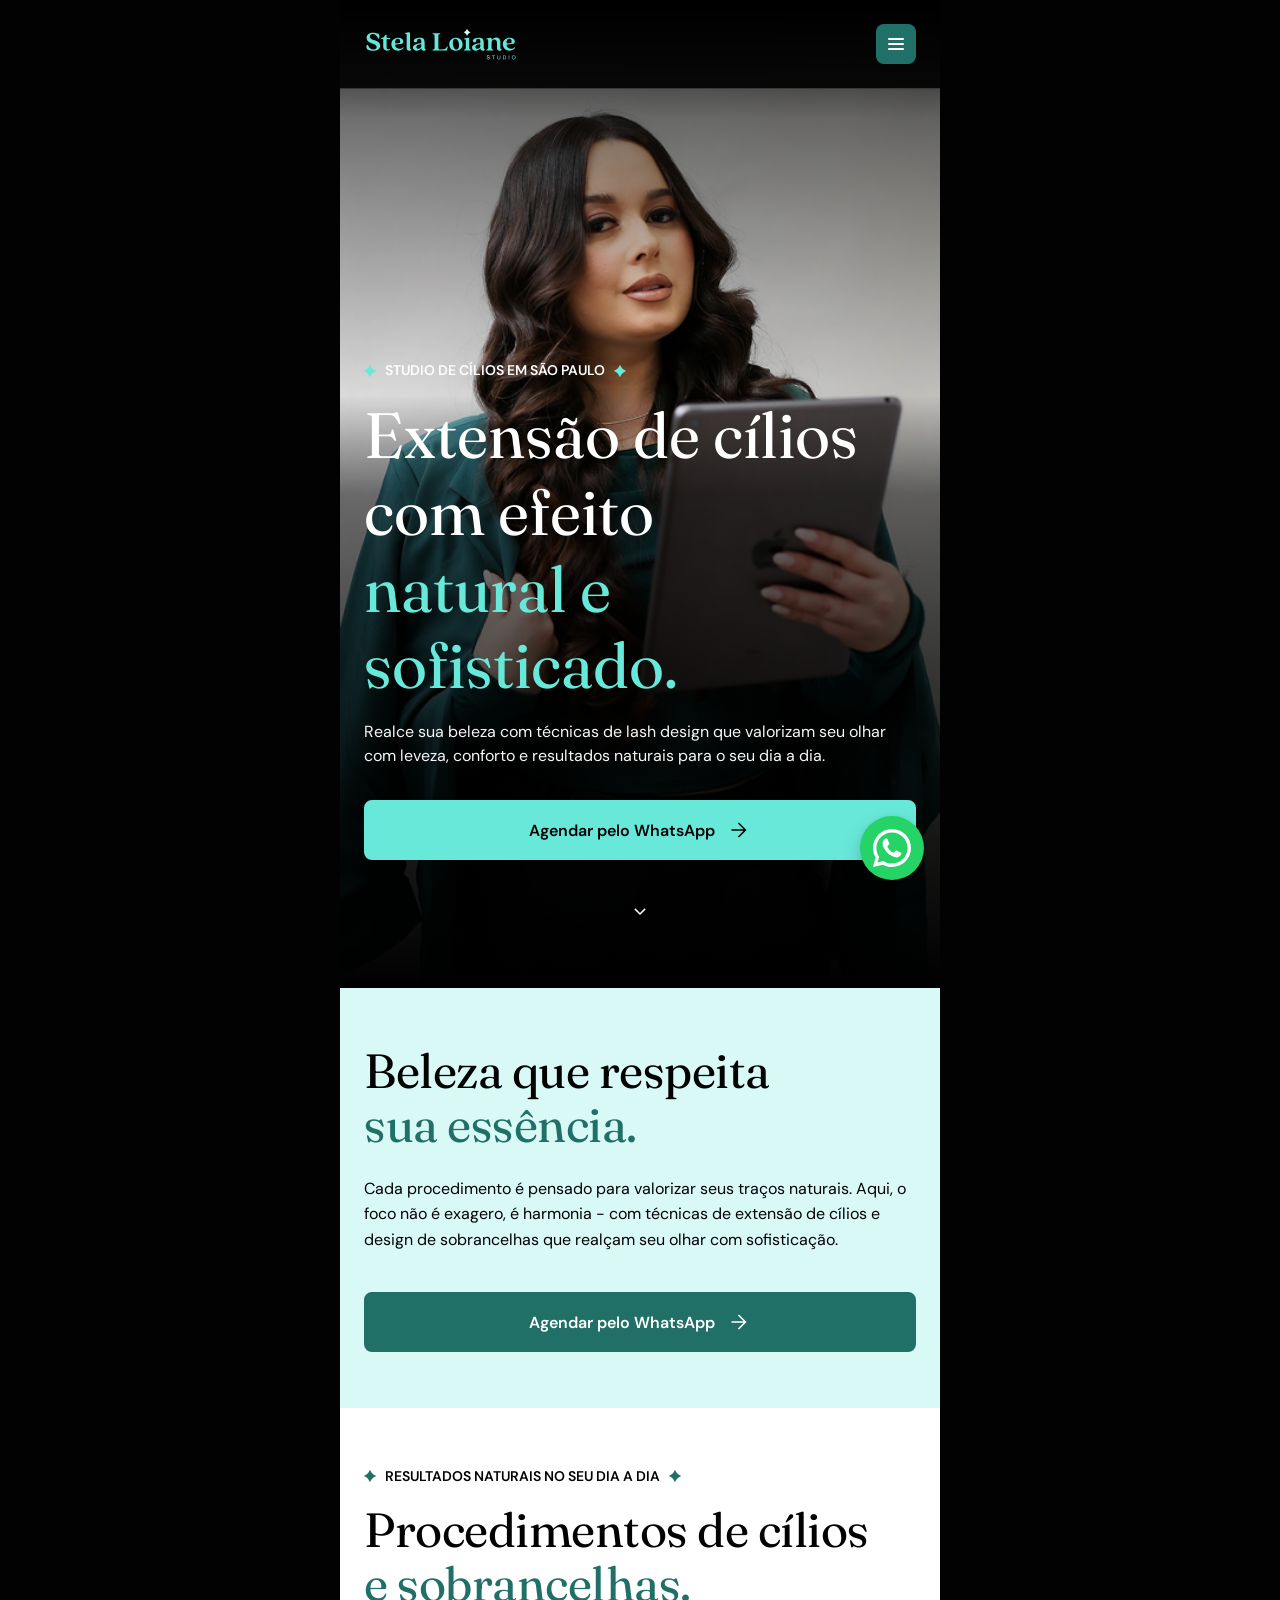
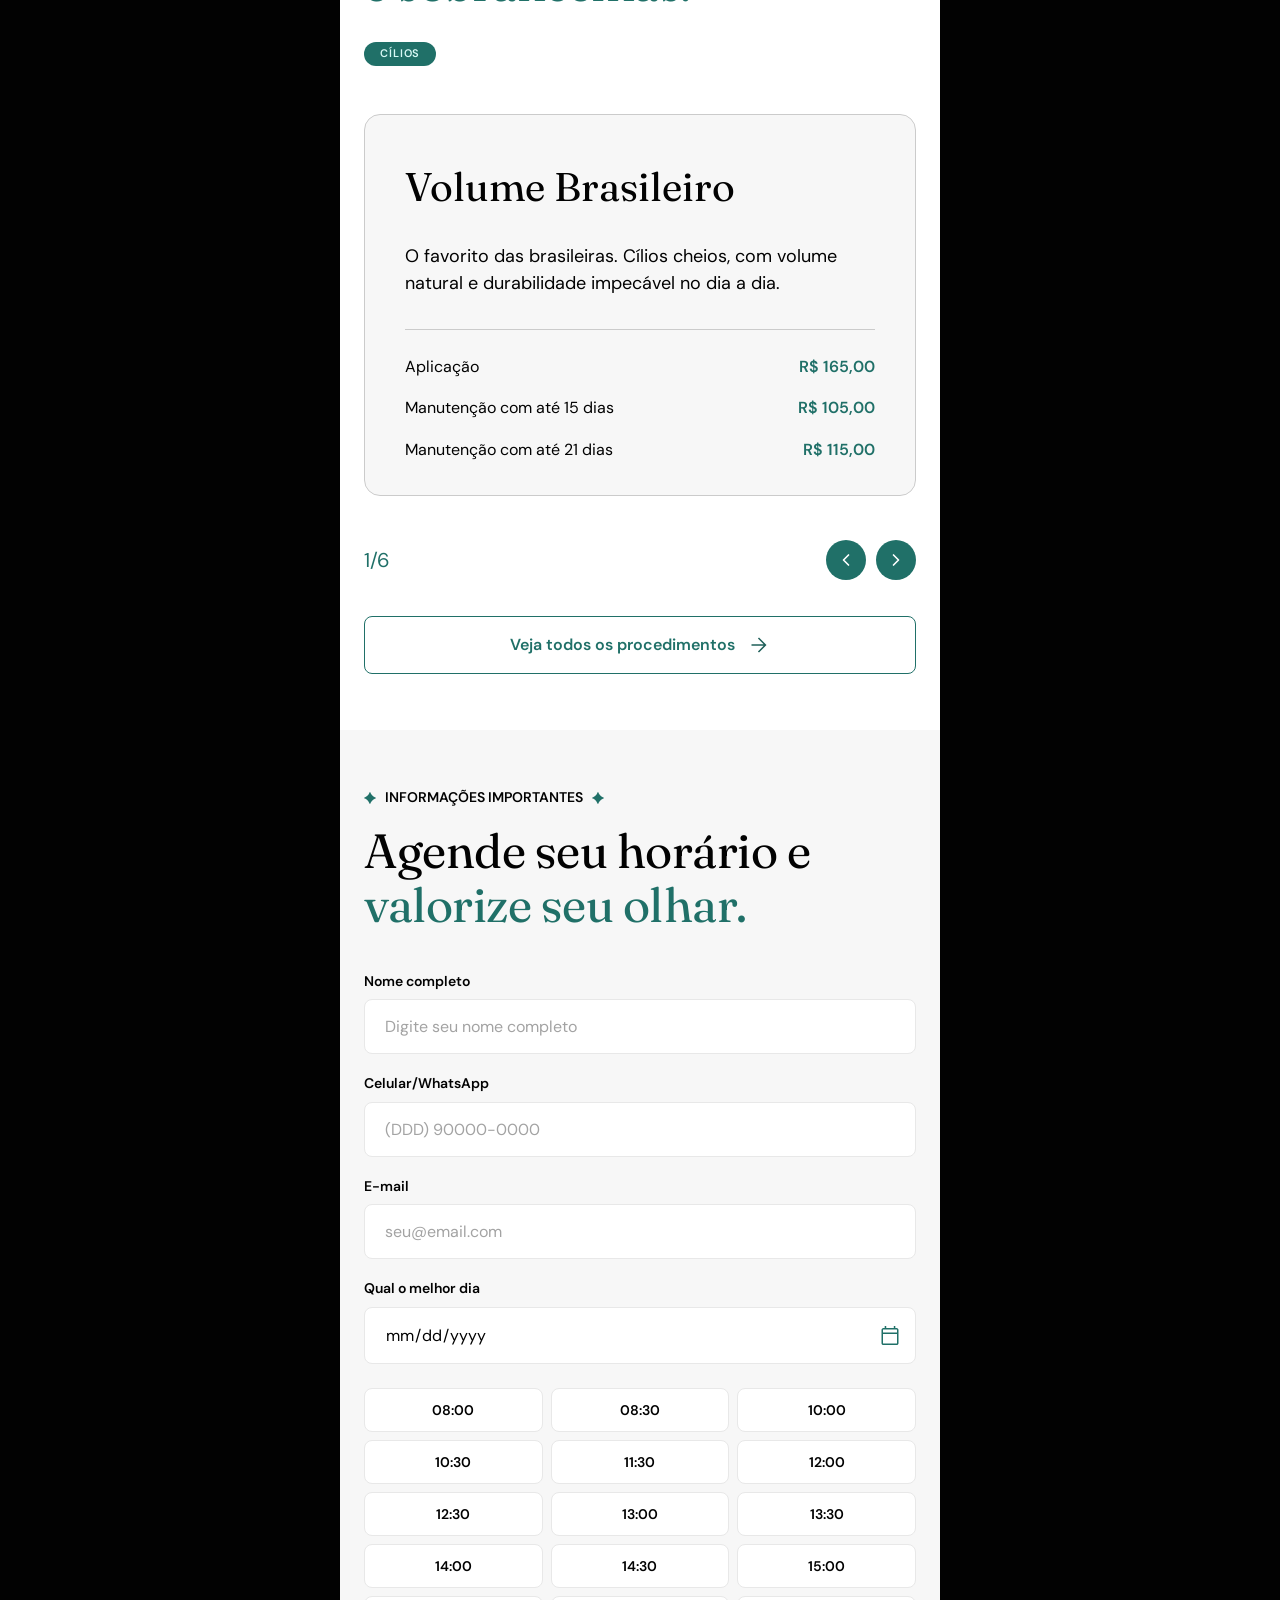
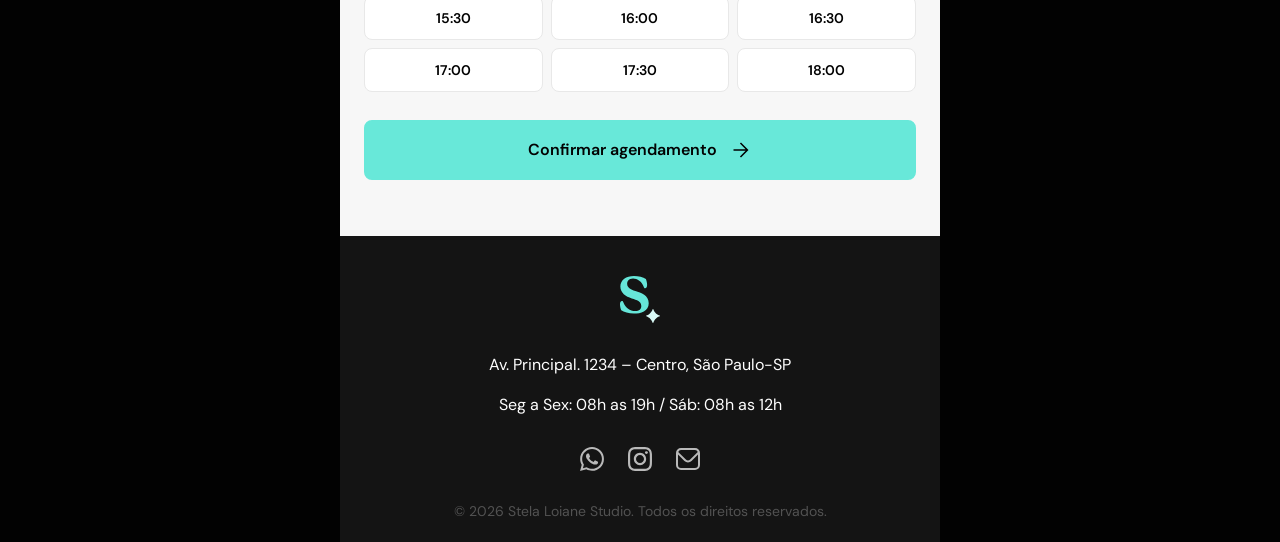
==== commit 5fb21a58: "Refina home/catalogo e corrige menu mobile/footer" ====
--- a/index.html
+++ b/index.html
@@ -3,8 +3,8 @@
 <head>
   <meta charset="UTF-8">
   <meta name="viewport" content="width=device-width, initial-scale=1.0">
-  <title>Stela Loiane Studio</title>
-  <meta name="description" content="Stela Loiane Studio — Extensões de cílios com volume natural e durabilidade impecável.">
+  <title>Stela Loiane Studio | Extensão de cílios e design de sobrancelhas</title>
+  <meta name="description" content="Studio de cílios com lash designer especializada em extensão de cílios, cílios volume brasileiro e design de sobrancelhas com efeito natural.">
 
   <!-- Google Fonts -->
   <link rel="preconnect" href="https://fonts.googleapis.com">
@@ -24,12 +24,12 @@
     <div class="container">
       <div class="navbar__inner">
         <a href="index.html" class="navbar__logo">
-          <img src="assets/Logo Navbar.svg" alt="Stela Loiane Studio">
+          <img src="assets/Logo Navbar.svg" alt="Stela Loiane Studio, studio de cílios">
         </a>
         <nav class="navbar__nav" aria-label="Navegação principal">
-          <a href="#sobre" class="navbar__link">Sobre</a>
-          <a href="catalogo.html" class="navbar__link">Catálogo</a>
-          <a href="#contato" class="navbar__link">Contato</a>
+          <a href="index.html" class="navbar__link">Início</a>
+          <a href="catalogo.html" class="navbar__link">Procedimentos</a>
+          <a href="#contato" class="navbar__link">Agendar horário</a>
         </nav>
         <a href="#contato" class="btn btn--primary navbar__cta">Fale comigo</a>
         <button class="navbar__toggle" aria-label="Abrir menu" aria-expanded="false">
@@ -48,9 +48,9 @@
     <!-- MENU MOBILE -->
     <nav class="navbar__mobile-menu" aria-label="Menu mobile">
       <div class="navbar__mobile-links">
-        <a href="#sobre" class="navbar__link">Sobre</a>
-        <a href="catalogo.html" class="navbar__link">Catálogo</a>
-        <a href="#contato" class="navbar__link">Contato</a>
+        <a href="index.html" class="navbar__link">Início</a>
+        <a href="catalogo.html" class="navbar__link">Procedimentos</a>
+        <a href="#contato" class="navbar__link">Agendar horário</a>
       </div>
       <a href="#contato" class="btn btn--accent">Fale comigo</a>
     </nav>
@@ -59,24 +59,24 @@
          HERO
     ====================================================== -->
     <section class="hero section_home-hero" id="hero" aria-labelledby="home-hero-title">
-      <img src="assets/img-hero-600px.png" alt="Stela Loiane" class="hero__bg">
+      <img src="assets/img-hero-600px.png" alt="Extensão de cílios com efeito natural e sofisticado" class="hero__bg">
       <div class="container hero__content">
         <div class="hero__copy">
           <p class="tagline tagline--dark">
             <span class="tagline__icon" aria-hidden="true"></span>
-            <span class="tagline__text">Role a pagina</span>
+            <span class="tagline__text">Studio de cílios em São Paulo</span>
             <span class="tagline__icon" aria-hidden="true"></span>
           </p>
           <h1 class="hero__title" id="home-hero-title">
-            Lorem ipsum amet
-            <span class="hero__title-accent">suspendisse.</span>
+            Extensão de cílios com efeito
+            <span class="hero__title-accent">natural e sofisticado.</span>
           </h1>
           <p class="hero__desc">
-            Lorem ipsum dolor sit amet consectetur. Nunc quis purus ac dignissim. Diam ultricies ultrices feugiat pharetra blandit ac scelerisque.
+            Realce sua beleza com técnicas de lash design que valorizam seu olhar com leveza, conforto e resultados naturais para o seu dia a dia.
           </p>
         </div>
         <a href="#contato" class="btn btn--accent btn--block hero__cta">
-          Confirmar agendamento
+          Agendar pelo WhatsApp
           <img src="assets/arrow_forward.svg" alt="" aria-hidden="true" class="btn__icon">
         </a>
         <div class="hero__scroll" aria-hidden="true">
@@ -91,14 +91,14 @@
     <section class="sobre section--mint section_home-about" id="sobre" aria-labelledby="home-about-title">
       <div class="container">
         <h2 class="sobre__title" id="home-about-title" data-reveal="up">
-          Lorem ipsum amet
-          <span class="sobre__title-accent">suspendisse.</span>
+          Beleza que respeita
+          <span class="sobre__title-accent">sua essência.</span>
         </h2>
         <p class="sobre__desc" data-reveal="up" data-reveal-delay="100">
-          Lorem ipsum dolor sit amet consectetur. Consequat ornare bibendum scelerisque sit nunc vitae. Risus in adipiscing bibendum iaculis consequat blandit. Blandit vehicula elementum donec sit sem lorem viverra. Mauris amet nisi commodo odio. Tellus at leo nec diam venenatis dictum nunc eu. Tristique a cras ultrices enim sollicitudin quis commodo nunc sapien. Dis dui porttitor dignissim et at tempus.
+          Cada procedimento é pensado para valorizar seus traços naturais. Aqui, o foco não é exagero, é harmonia - com técnicas de extensão de cílios e design de sobrancelhas que realçam seu olhar com sofisticação.
         </p>
         <a href="#contato" class="btn btn--teal btn--block sobre__cta" data-reveal="up" data-reveal-delay="200">
-          Confirmar agendamento
+          Agendar pelo WhatsApp
           <img src="assets/arrow_forward.svg" alt="" aria-hidden="true" class="btn__icon">
         </a>
       </div>
@@ -111,36 +111,108 @@
       <div class="container">
         <p class="tagline tagline--light" data-reveal="up">
           <span class="tagline__icon" aria-hidden="true"></span>
-          <span class="tagline__text">Role a pagina</span>
+          <span class="tagline__text">Resultados naturais no seu dia a dia</span>
           <span class="tagline__icon" aria-hidden="true"></span>
         </p>
         <h2 class="servicos__title" id="home-services-title" data-reveal="up" data-reveal-delay="50">
-          Lorem ipsum amet
-          <span class="servicos__title-accent">suspendisse.</span>
+          Procedimentos de cílios
+          <span class="servicos__title-accent">e sobrancelhas.</span>
         </h2>
 
-        <div class="servicos__list">
-          <article class="card" data-reveal="up">
-            <div class="card_tag">Extensão</div>
-            <h3 class="card_title">Volume Brasileiro</h3>
-            <p class="card_text">O favorito das brasileiras. Cílios cheios, com volume natural e durabilidade impecável no dia a dia.</p>
-          </article>
-
-          <article class="card" data-reveal="up" data-reveal-delay="100">
-            <div class="card_tag">Extensão</div>
-            <h3 class="card_title">Volume Brasileiro</h3>
-            <p class="card_text">O favorito das brasileiras. Cílios cheios, com volume natural e durabilidade impecável no dia a dia.</p>
-          </article>
-
-          <article class="card" data-reveal="up" data-reveal-delay="200">
-            <div class="card_tag">Extensão</div>
-            <h3 class="card_title">Volume Brasileiro</h3>
-            <p class="card_text">O favorito das brasileiras. Cílios cheios, com volume natural e durabilidade impecável no dia a dia.</p>
-          </article>
+        <div class="procedimento-group" data-reveal="up" data-reveal-delay="80">
+          <div class="procedimento-group__pills">
+            <span class="pill">cílios</span>
+          </div>
+          <div class="procedimento-carousel" data-carousel>
+            <div class="procedimento-carousel__viewport">
+              <div class="procedimento-carousel__track">
+                <article class="procedimento-card">
+                  <h3 class="procedimento-card__title">Volume Brasileiro</h3>
+                  <div class="procedimento-card__body">
+                    <p class="procedimento-card__desc">O favorito das brasileiras. Cílios cheios, com volume natural e durabilidade impecável no dia a dia.</p>
+                    <ul class="procedimento-card__prices">
+                      <li class="procedimento-card__price-row"><span>Aplicação</span><strong>R$ 165,00</strong></li>
+                      <li class="procedimento-card__price-row"><span>Manutenção com até 15 dias</span><strong>R$ 105,00</strong></li>
+                      <li class="procedimento-card__price-row"><span>Manutenção com até 21 dias</span><strong>R$ 115,00</strong></li>
+                    </ul>
+                  </div>
+                </article>
+
+                <article class="procedimento-card">
+                  <h3 class="procedimento-card__title">Volume Egípcio</h3>
+                  <div class="procedimento-card__body">
+                    <p class="procedimento-card__desc">Visual mais marcante e volumoso, ideal para quem busca destaque no olhar.</p>
+                    <ul class="procedimento-card__prices">
+                      <li class="procedimento-card__price-row"><span>Aplicação</span><strong>R$ 175,00</strong></li>
+                      <li class="procedimento-card__price-row"><span>Manutenção com até 15 dias</span><strong>R$ 115,00</strong></li>
+                      <li class="procedimento-card__price-row"><span>Manutenção com até 21 dias</span><strong>R$ 125,00</strong></li>
+                    </ul>
+                  </div>
+                </article>
+
+                <article class="procedimento-card">
+                  <h3 class="procedimento-card__title">Volume Europeu</h3>
+                  <div class="procedimento-card__body">
+                    <p class="procedimento-card__desc">Volume intenso e sofisticado, com fios ultrafinos que garantem leveza e elegância.</p>
+                    <ul class="procedimento-card__prices">
+                      <li class="procedimento-card__price-row"><span>Aplicação</span><strong>R$ 185,00</strong></li>
+                      <li class="procedimento-card__price-row"><span>Manutenção com até 15 dias</span><strong>R$ 120,00</strong></li>
+                      <li class="procedimento-card__price-row"><span>Manutenção com até 21 dias</span><strong>R$ 130,00</strong></li>
+                    </ul>
+                  </div>
+                </article>
+
+                <article class="procedimento-card">
+                  <h3 class="procedimento-card__title">Volume Fox</h3>
+                  <div class="procedimento-card__body">
+                    <p class="procedimento-card__desc">Efeito alongado no canto externo, criando um olhar mais puxado e sensual.</p>
+                    <ul class="procedimento-card__prices">
+                      <li class="procedimento-card__price-row"><span>Aplicação</span><strong>R$ 195,00</strong></li>
+                      <li class="procedimento-card__price-row"><span>Manutenção com até 15 dias</span><strong>R$ 130,00</strong></li>
+                      <li class="procedimento-card__price-row"><span>Manutenção com até 21 dias</span><strong>R$ 140,00</strong></li>
+                    </ul>
+                  </div>
+                </article>
+
+                <article class="procedimento-card">
+                  <h3 class="procedimento-card__title">Volume Luna</h3>
+                  <div class="procedimento-card__body">
+                    <p class="procedimento-card__desc">Efeito moderno com distribuição estratégica dos fios, trazendo leveza e estilo ao olhar.</p>
+                    <ul class="procedimento-card__prices">
+                      <li class="procedimento-card__price-row"><span>Aplicação</span><strong>R$ 175,00</strong></li>
+                      <li class="procedimento-card__price-row"><span>Manutenção com até 15 dias</span><strong>R$ 120,00</strong></li>
+                      <li class="procedimento-card__price-row"><span>Manutenção com até 21 dias</span><strong>R$ 130,00</strong></li>
+                    </ul>
+                  </div>
+                </article>
+
+                <article class="procedimento-card">
+                  <h3 class="procedimento-card__title">Lash Lifting</h3>
+                  <div class="procedimento-card__body">
+                    <p class="procedimento-card__desc">Curvatura natural dos cílios sem necessidade de extensão. Ideal para quem busca praticidade.</p>
+                    <ul class="procedimento-card__prices">
+                      <li class="procedimento-card__price-row"><span>Preço</span><strong>R$ 160,00</strong></li>
+                    </ul>
+                  </div>
+                </article>
+              </div>
+            </div>
+            <div class="carousel-nav">
+              <span class="carousel-nav__counter" aria-live="polite">1/6</span>
+              <div class="carousel-nav__arrows">
+                <button class="carousel-arrow" aria-label="Anterior" disabled>
+                  <svg viewBox="0 0 24 24" fill="none" stroke="currentColor" stroke-width="2" stroke-linecap="round" stroke-linejoin="round" aria-hidden="true"><polyline points="15 18 9 12 15 6"></polyline></svg>
+                </button>
+                <button class="carousel-arrow" aria-label="Próximo">
+                  <svg viewBox="0 0 24 24" fill="none" stroke="currentColor" stroke-width="2" stroke-linecap="round" stroke-linejoin="round" aria-hidden="true"><polyline points="9 18 15 12 9 6"></polyline></svg>
+                </button>
+              </div>
+            </div>
+          </div>
         </div>
 
-        <a href="#contato" class="btn btn--teal btn--block servicos__cta" data-reveal="up">
-          Confirmar agendamento
+        <a href="catalogo.html" class="btn btn--outline btn--block servicos__cta" data-reveal="up">
+          Veja todos os procedimentos
           <img src="assets/arrow_forward.svg" alt="" aria-hidden="true" class="btn__icon">
         </a>
       </div>
@@ -153,12 +225,12 @@
       <div class="container">
         <p class="tagline tagline--light" data-reveal="up">
           <span class="tagline__icon" aria-hidden="true"></span>
-          <span class="tagline__text">Role a pagina</span>
+          <span class="tagline__text">Informações importantes</span>
           <span class="tagline__icon" aria-hidden="true"></span>
         </p>
         <h2 class="agendamento__title" id="home-booking-title" data-reveal="up" data-reveal-delay="50">
-          Lorem ipsum amet
-          <span class="agendamento__title-accent">suspendisse.</span>
+          Agende seu horário e
+          <span class="agendamento__title-accent">valorize seu olhar.</span>
         </h2>
 
         <form class="agendamento__form" novalidate>
@@ -182,7 +254,7 @@
           </div>
 
           <div class="form-field">
-            <label class="form-field__label" for="data">Qual melhor dia</label>
+            <label class="form-field__label" for="data">Qual o melhor dia</label>
             <div class="form-field__date-wrap">
               <input class="form-field__input" type="date" id="data" name="data" required>
               <img src="assets/calendar_today.svg" alt="" aria-hidden="true" class="form-field__icon">
@@ -229,23 +301,23 @@
   <footer class="footer component_footer" aria-label="Rodapé">
     <div class="container footer__container">
       <div class="footer__brand-mark">
-        <img src="assets/Logo Footer.svg" alt="Stela Loiane Studio">
+        <img src="assets/Logo Footer.svg" alt="Stela Loiane Studio, extensão de cílios e design de sobrancelhas">
       </div>
 
       <div class="footer__info">
-        <p class="footer__address">Av. Principal. 1234 – Centro, Sao Paulo-SP</p>
+        <p class="footer__address">Av. Principal. 1234 – Centro, São Paulo-SP</p>
         <p class="footer__hours">Seg a Sex: 08h as 19h / Sáb: 08h as 12h</p>
       </div>
 
       <div class="footer__social" aria-label="Redes sociais">
-        <a href="#" class="footer__social-link" aria-label="Instagram">
-          <img src="assets/broken_image.svg" alt="Instagram">
-        </a>
-        <a href="#" class="footer__social-link" aria-label="Facebook">
-          <img src="assets/broken_image.svg" alt="Facebook">
-        </a>
-        <a href="#" class="footer__social-link" aria-label="TikTok">
-          <img src="assets/broken_image.svg" alt="TikTok">
+        <a href="https://wa.me/5511985129005" class="footer__social-link" aria-label="WhatsApp" target="_blank" rel="noopener noreferrer">
+          <img src="assets/Whatsapp%20Icon%20(1).svg" alt="WhatsApp">
+        </a>
+        <a href="https://www.instagram.com/" class="footer__social-link" aria-label="Instagram" target="_blank" rel="noopener noreferrer">
+          <img src="assets/Instagram%20Icon.svg" alt="Instagram">
+        </a>
+        <a href="mailto:contato@stelaloianestudio.com" class="footer__social-link" aria-label="E-mail">
+          <img src="assets/Email%20Envelope.svg" alt="E-mail">
         </a>
       </div>
 
@@ -253,7 +325,7 @@
     </div>
   </footer>
 
-  <a class="whatsapp-float" href="https://wa.me/5511985129005" target="_blank" rel="noopener noreferrer" aria-label="Falar no WhatsApp">
+  <a class="whatsapp-float" href="https://wa.me/5511985129005" target="_blank" rel="noopener noreferrer" aria-label="Falar com a lash designer no WhatsApp">
     <img src="assets/Digital_Glyph_White_RGB_2026.svg" alt="" aria-hidden="true">
   </a>
 
--- a/css/components.css
+++ b/css/components.css
@@ -673,12 +673,13 @@
 }
 
 .navbar__menu-overlay {
-  position: absolute;
+  position: fixed;
   top: 88px;
   left: 0;
   right: 0;
-  width: 100%;
-  max-width: 100%;
+  margin-inline: auto;
+  width: 100%;
+  max-width: var(--app-shell-max-width);
   min-height: calc(100dvh - 88px);
   background-color: rgba(2, 2, 2, 0.55);
   border: 0;
@@ -691,13 +692,14 @@
 /* Menu mobile */
 .navbar__mobile-menu {
   display: flex;
-  position: absolute;
+  position: fixed;
   top: 88px;
   right: 0;
   bottom: auto;
   left: 0;
-  width: 100%;
-  max-width: 100%;
+  margin-inline: auto;
+  width: 100%;
+  max-width: var(--app-shell-max-width);
   background-color: rgba(2, 2, 2, 1);
   min-height: calc(100dvh - 88px);
   z-index: 99;
@@ -733,7 +735,7 @@
   }
 
   .navbar__mobile-menu {
-    left: auto;
+    left: 0;
     right: 0;
   }
 }
@@ -748,7 +750,7 @@
 
 .navbar__mobile-menu .navbar__link {
   width: 100%;
-  text-align: center;
+  text-align: left;
   color: var(--color-white);
   font-size: var(--font-h2);
   line-height: 1.1;
--- a/css/pages/home.css
+++ b/css/pages/home.css
@@ -89,6 +89,10 @@
   gap: var(--space-16);
 }
 
+.hero__copy .tagline {
+  margin-bottom: 0;
+}
+
 .hero__title {
   font-family: var(--font-heading);
   font-size: var(--font-h1);
@@ -188,6 +192,18 @@
 .servicos__title-accent {
   display: block;
   color: var(--color-advantageous);
+}
+
+.servicos .procedimento-group__pills {
+  margin-bottom: var(--space-24);
+}
+
+.servicos .procedimento-group {
+  margin-bottom: var(--space-32);
+}
+
+.servicos__cta {
+  margin-top: 0;
 }
 
 /* Cards */
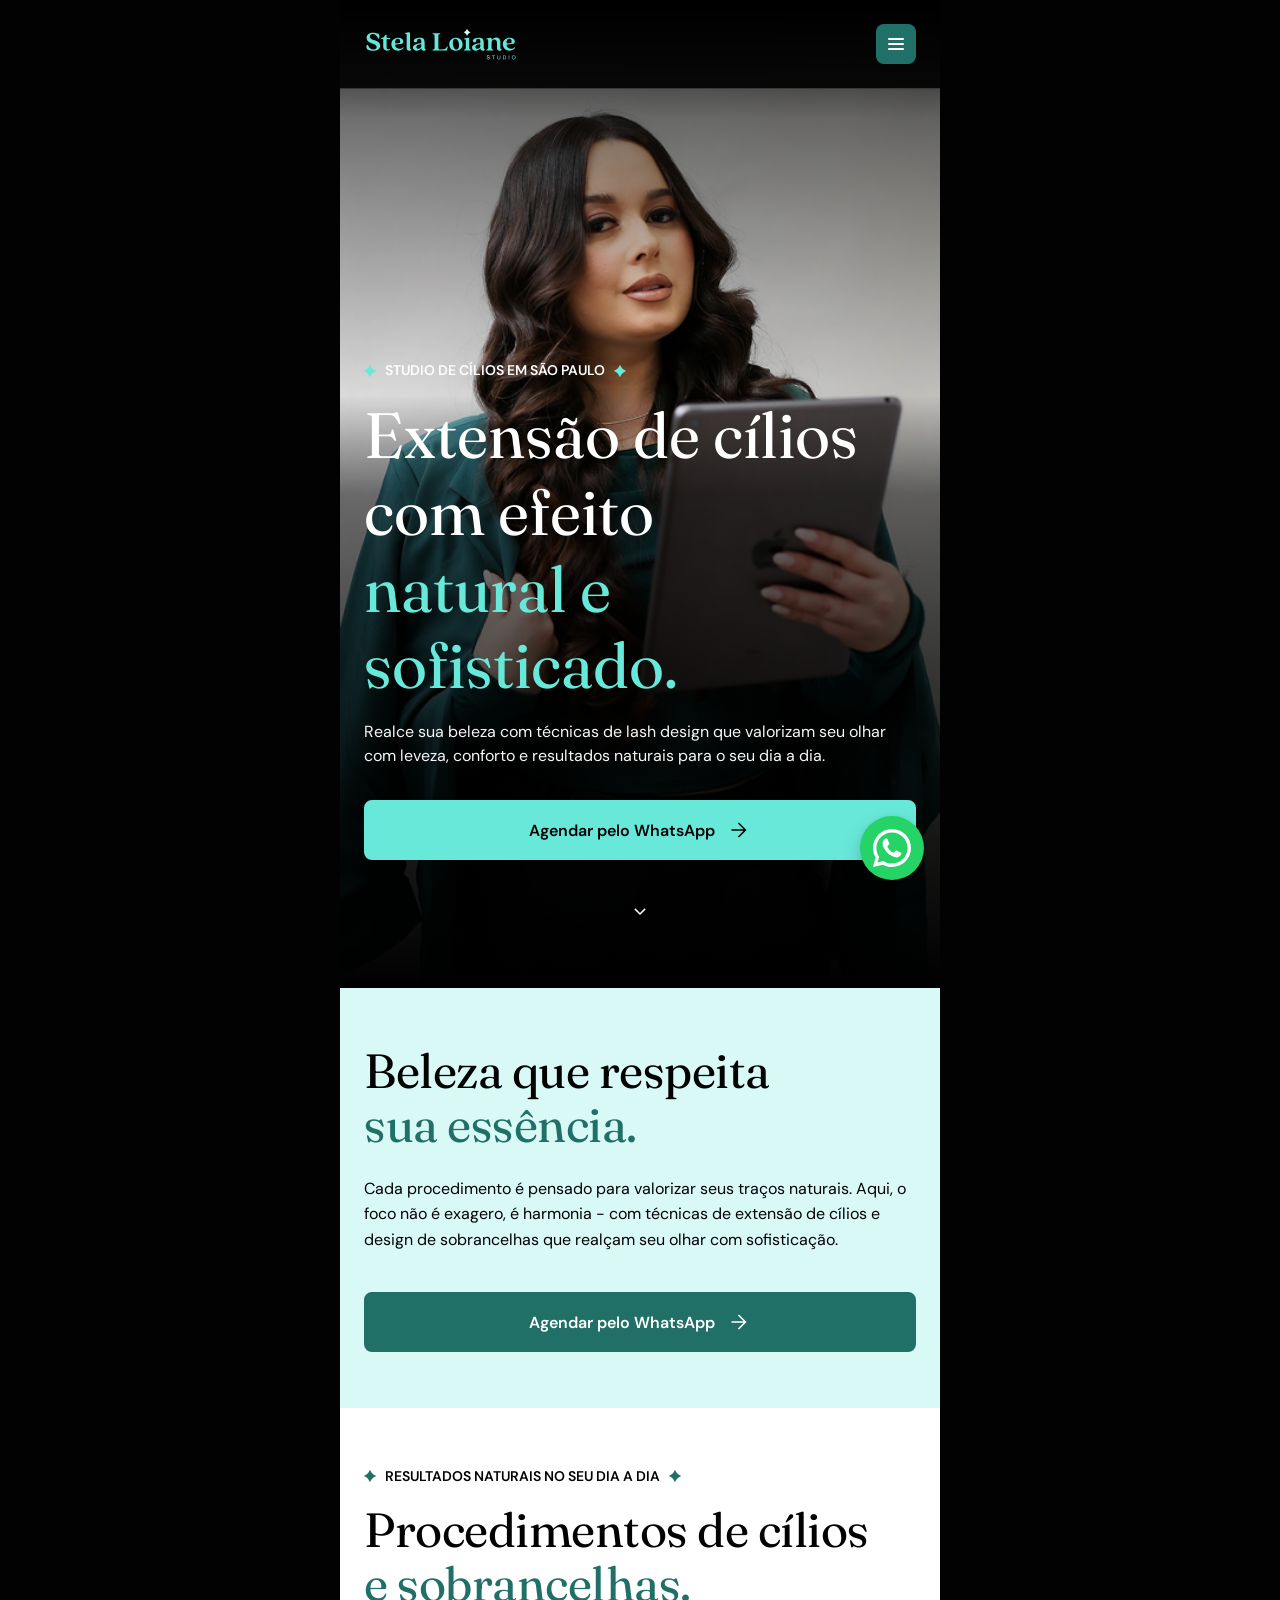
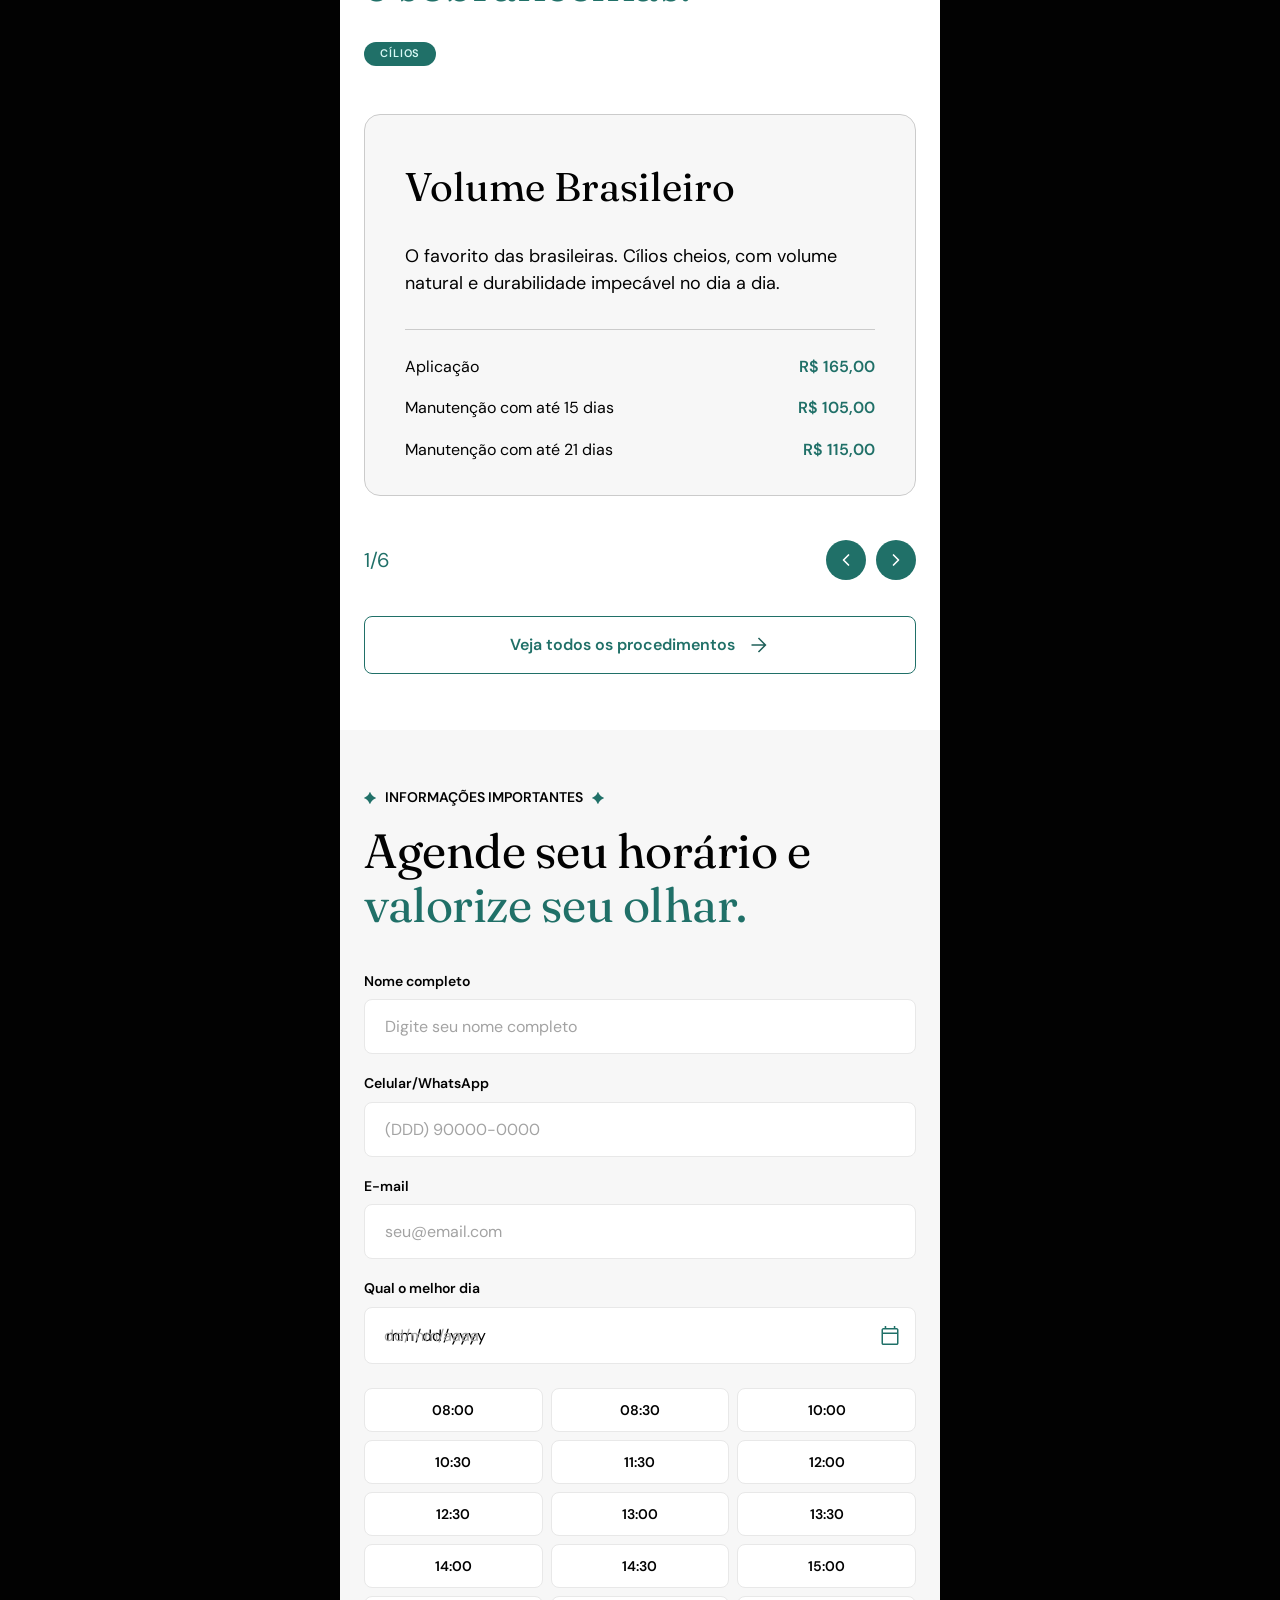
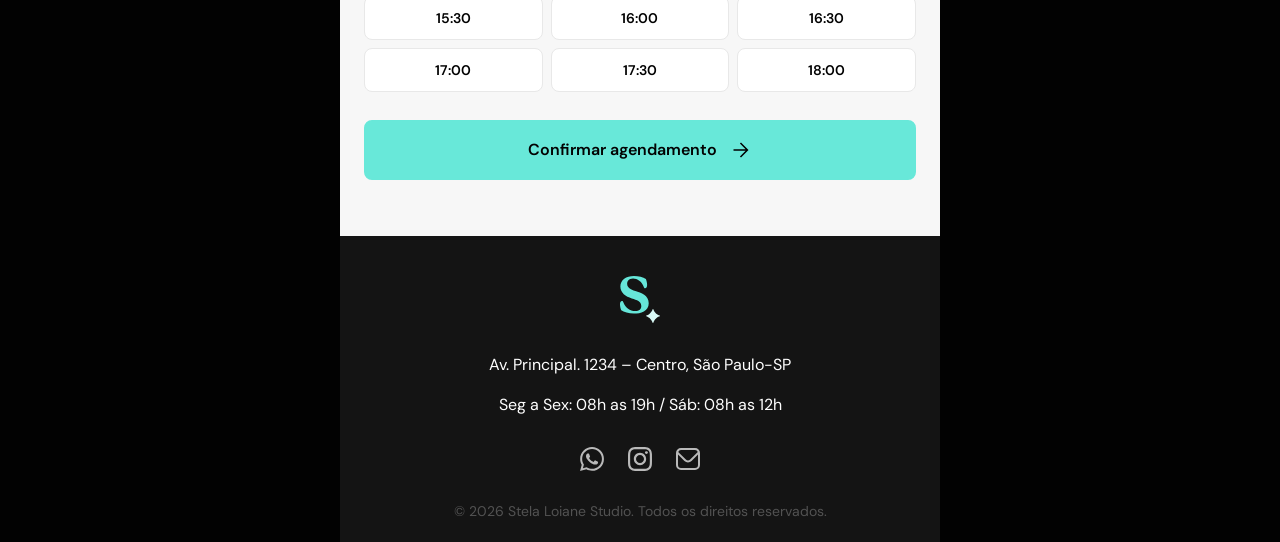
==== commit 34cbadb2: "Ajusta placeholder de data e menu mobile em 375px" ====
--- a/index.html
+++ b/index.html
@@ -256,7 +256,8 @@
           <div class="form-field">
             <label class="form-field__label" for="data">Qual o melhor dia</label>
             <div class="form-field__date-wrap">
-              <input class="form-field__input" type="date" id="data" name="data" required>
+              <input class="form-field__input" type="date" id="data" name="data" placeholder="dd/mm/aaaa" required>
+              <span class="form-field__date-placeholder" aria-hidden="true">dd/mm/aaaa</span>
               <img src="assets/calendar_today.svg" alt="" aria-hidden="true" class="form-field__icon">
             </div>
           </div>
--- a/css/components.css
+++ b/css/components.css
@@ -752,11 +752,22 @@
   width: 100%;
   text-align: left;
   color: var(--color-white);
-  font-size: var(--font-h2);
+  font-size: clamp(28px, 7.2vw, 36px);
   line-height: 1.1;
   letter-spacing: -0.01em;
   padding: var(--space-16) var(--space-16);
   border-radius: var(--radius-md);
+}
+
+@media (max-width: 375px) {
+  .navbar__mobile-menu {
+    padding-inline: var(--space-20);
+  }
+
+  .navbar__mobile-menu .navbar__link {
+    font-size: 30px;
+    padding-inline: var(--space-12);
+  }
 }
 
 .navbar__mobile-links .navbar__link + .navbar__link {
--- a/css/pages/home.css
+++ b/css/pages/home.css
@@ -293,6 +293,23 @@
   padding-right: var(--space-48);
 }
 
+.form-field__date-placeholder {
+  position: absolute;
+  top: 50%;
+  left: var(--space-20);
+  transform: translateY(-50%);
+  font-family: var(--font-body);
+  font-size: var(--text-body);
+  color: var(--gray-300);
+  pointer-events: none;
+  transition: opacity var(--transition-fast);
+}
+
+.form-field__date-wrap.is-focused .form-field__date-placeholder,
+.form-field__date-wrap:not(.is-empty) .form-field__date-placeholder {
+  opacity: 0;
+}
+
 .form-field__date-wrap .form-field__input::-webkit-calendar-picker-indicator {
   opacity: 0;
   cursor: pointer;
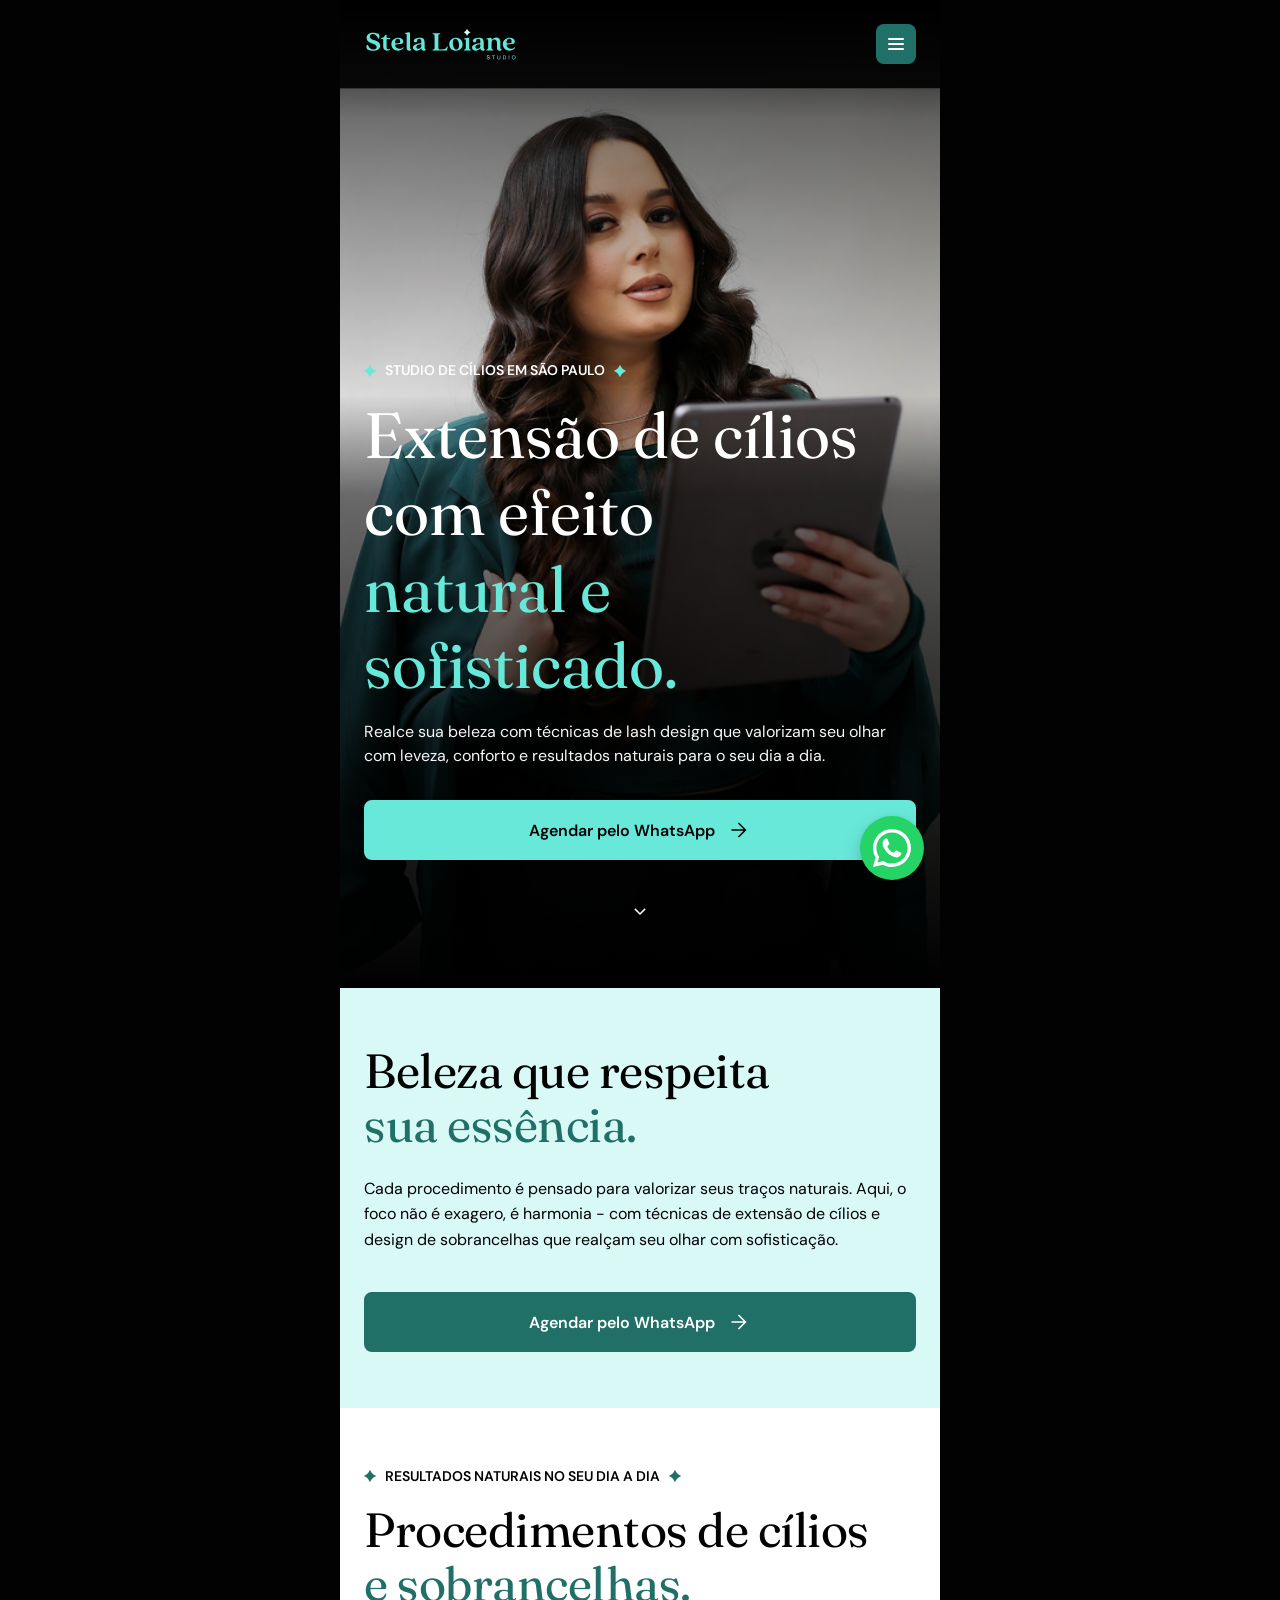
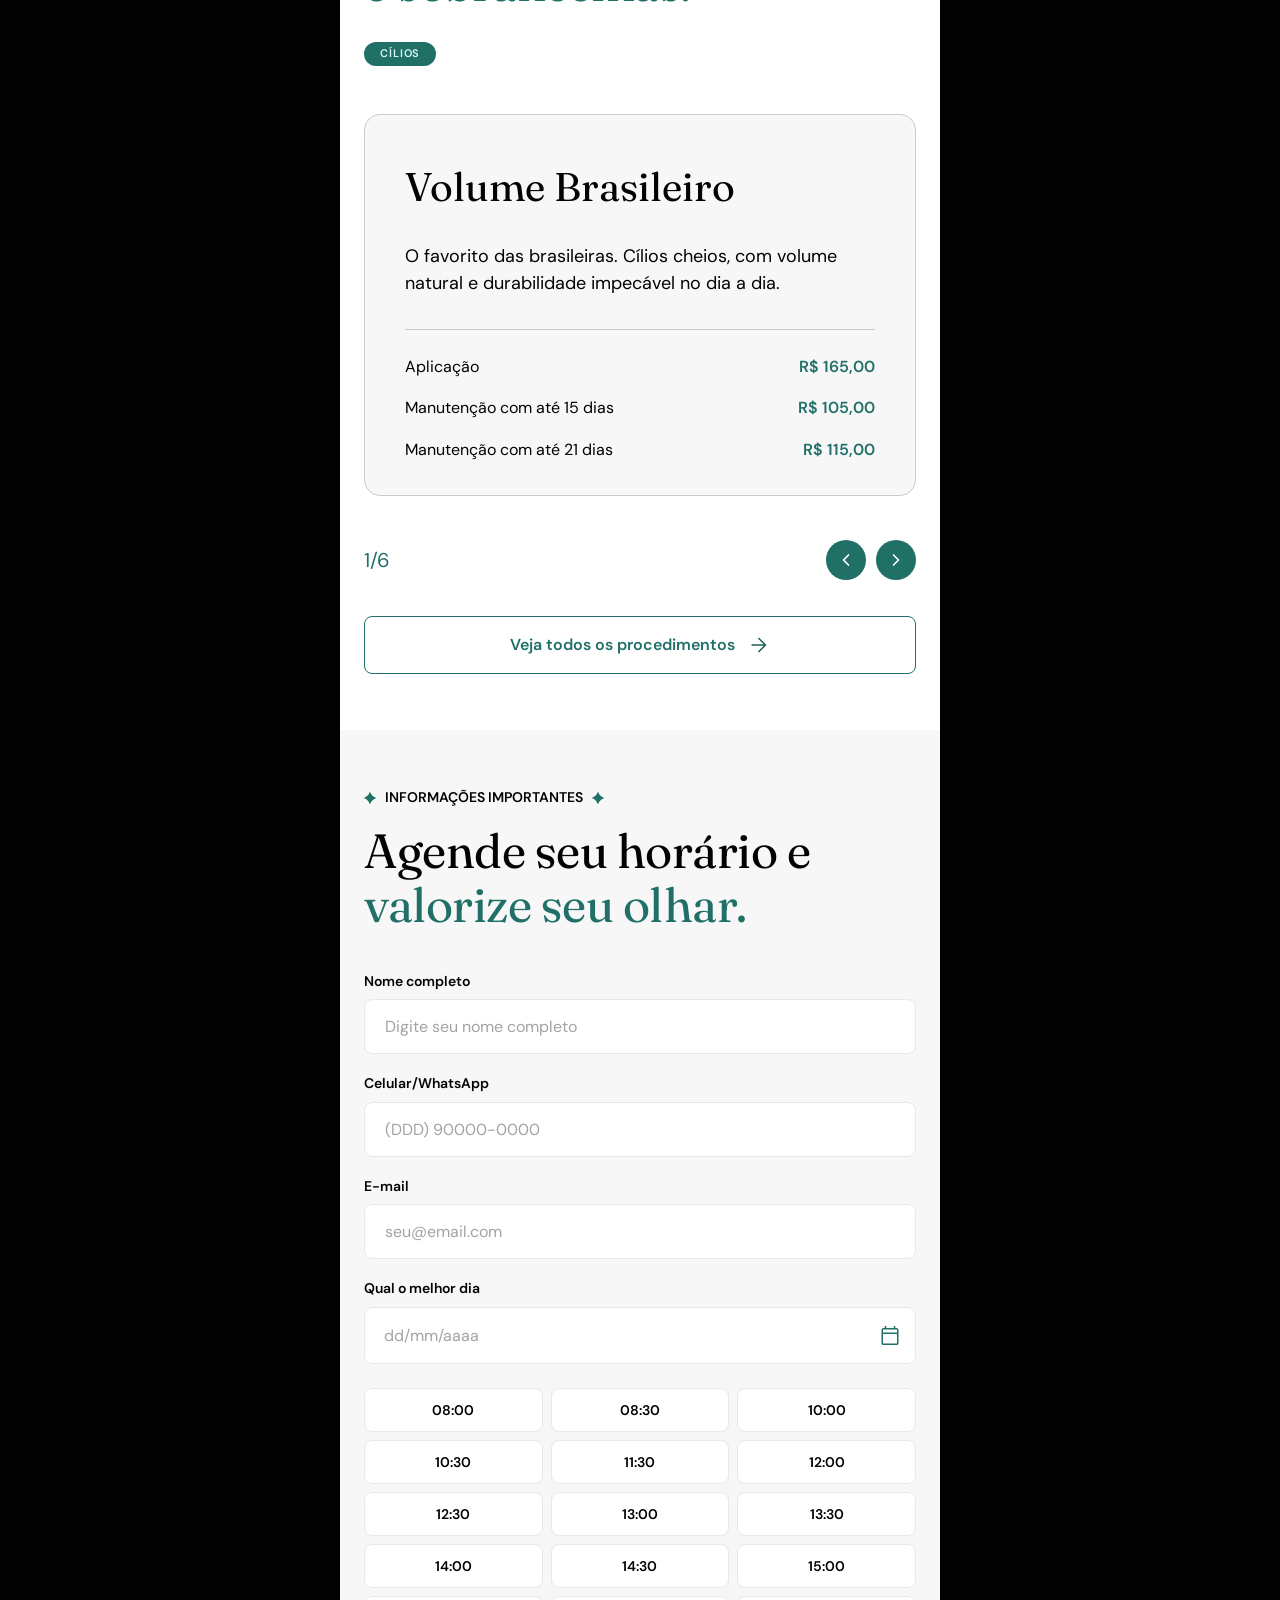
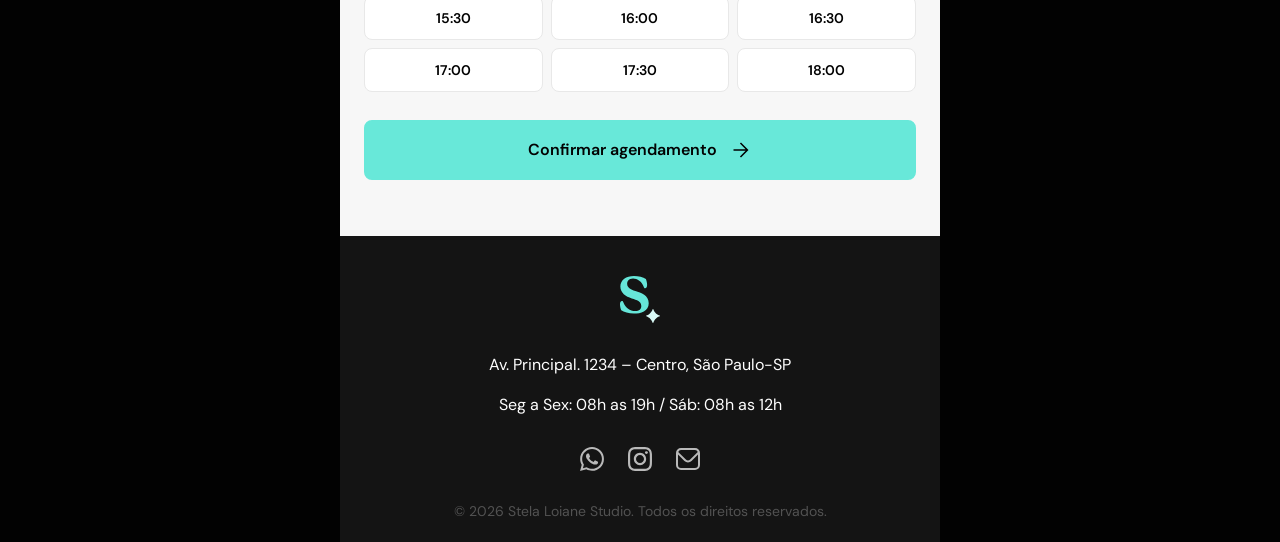
==== commit 3d6e1cbc: "fix: corrige placeholder do campo de data sem sobreposicao" ====
--- a/index.html
+++ b/index.html
@@ -256,7 +256,7 @@
           <div class="form-field">
             <label class="form-field__label" for="data">Qual o melhor dia</label>
             <div class="form-field__date-wrap">
-              <input class="form-field__input" type="date" id="data" name="data" placeholder="dd/mm/aaaa" required>
+              <input class="form-field__input" type="date" id="data" name="data" required>
               <span class="form-field__date-placeholder" aria-hidden="true">dd/mm/aaaa</span>
               <img src="assets/calendar_today.svg" alt="" aria-hidden="true" class="form-field__icon">
             </div>
--- a/css/pages/home.css
+++ b/css/pages/home.css
@@ -291,6 +291,45 @@
 
 .form-field__date-wrap .form-field__input {
   padding-right: var(--space-48);
+}
+
+.form-field__date-wrap.is-empty .form-field__input {
+  color: transparent;
+  -webkit-text-fill-color: transparent;
+  caret-color: transparent;
+}
+
+.form-field__date-wrap:not(.is-empty) .form-field__input {
+  color: var(--color-text);
+  -webkit-text-fill-color: var(--color-text);
+  caret-color: var(--color-text);
+}
+
+.form-field__date-wrap.is-empty .form-field__input::-webkit-datetime-edit {
+  color: transparent;
+  -webkit-text-fill-color: transparent;
+}
+
+.form-field__date-wrap.is-empty .form-field__input::-webkit-date-and-time-value {
+  opacity: 0;
+}
+
+.form-field__date-wrap:not(.is-empty) .form-field__input::-webkit-date-and-time-value {
+  opacity: 1;
+}
+
+.form-field__date-wrap.is-empty .form-field__input::-webkit-datetime-edit-fields-wrapper,
+.form-field__date-wrap.is-empty .form-field__input::-webkit-datetime-edit-text,
+.form-field__date-wrap.is-empty .form-field__input::-webkit-datetime-edit-month-field,
+.form-field__date-wrap.is-empty .form-field__input::-webkit-datetime-edit-day-field,
+.form-field__date-wrap.is-empty .form-field__input::-webkit-datetime-edit-year-field {
+  color: transparent;
+  -webkit-text-fill-color: transparent;
+}
+
+.form-field__date-wrap:not(.is-empty) .form-field__input::-webkit-datetime-edit {
+  color: var(--color-text);
+  -webkit-text-fill-color: var(--color-text);
 }
 
 .form-field__date-placeholder {
@@ -305,7 +344,6 @@
   transition: opacity var(--transition-fast);
 }
 
-.form-field__date-wrap.is-focused .form-field__date-placeholder,
 .form-field__date-wrap:not(.is-empty) .form-field__date-placeholder {
   opacity: 0;
 }
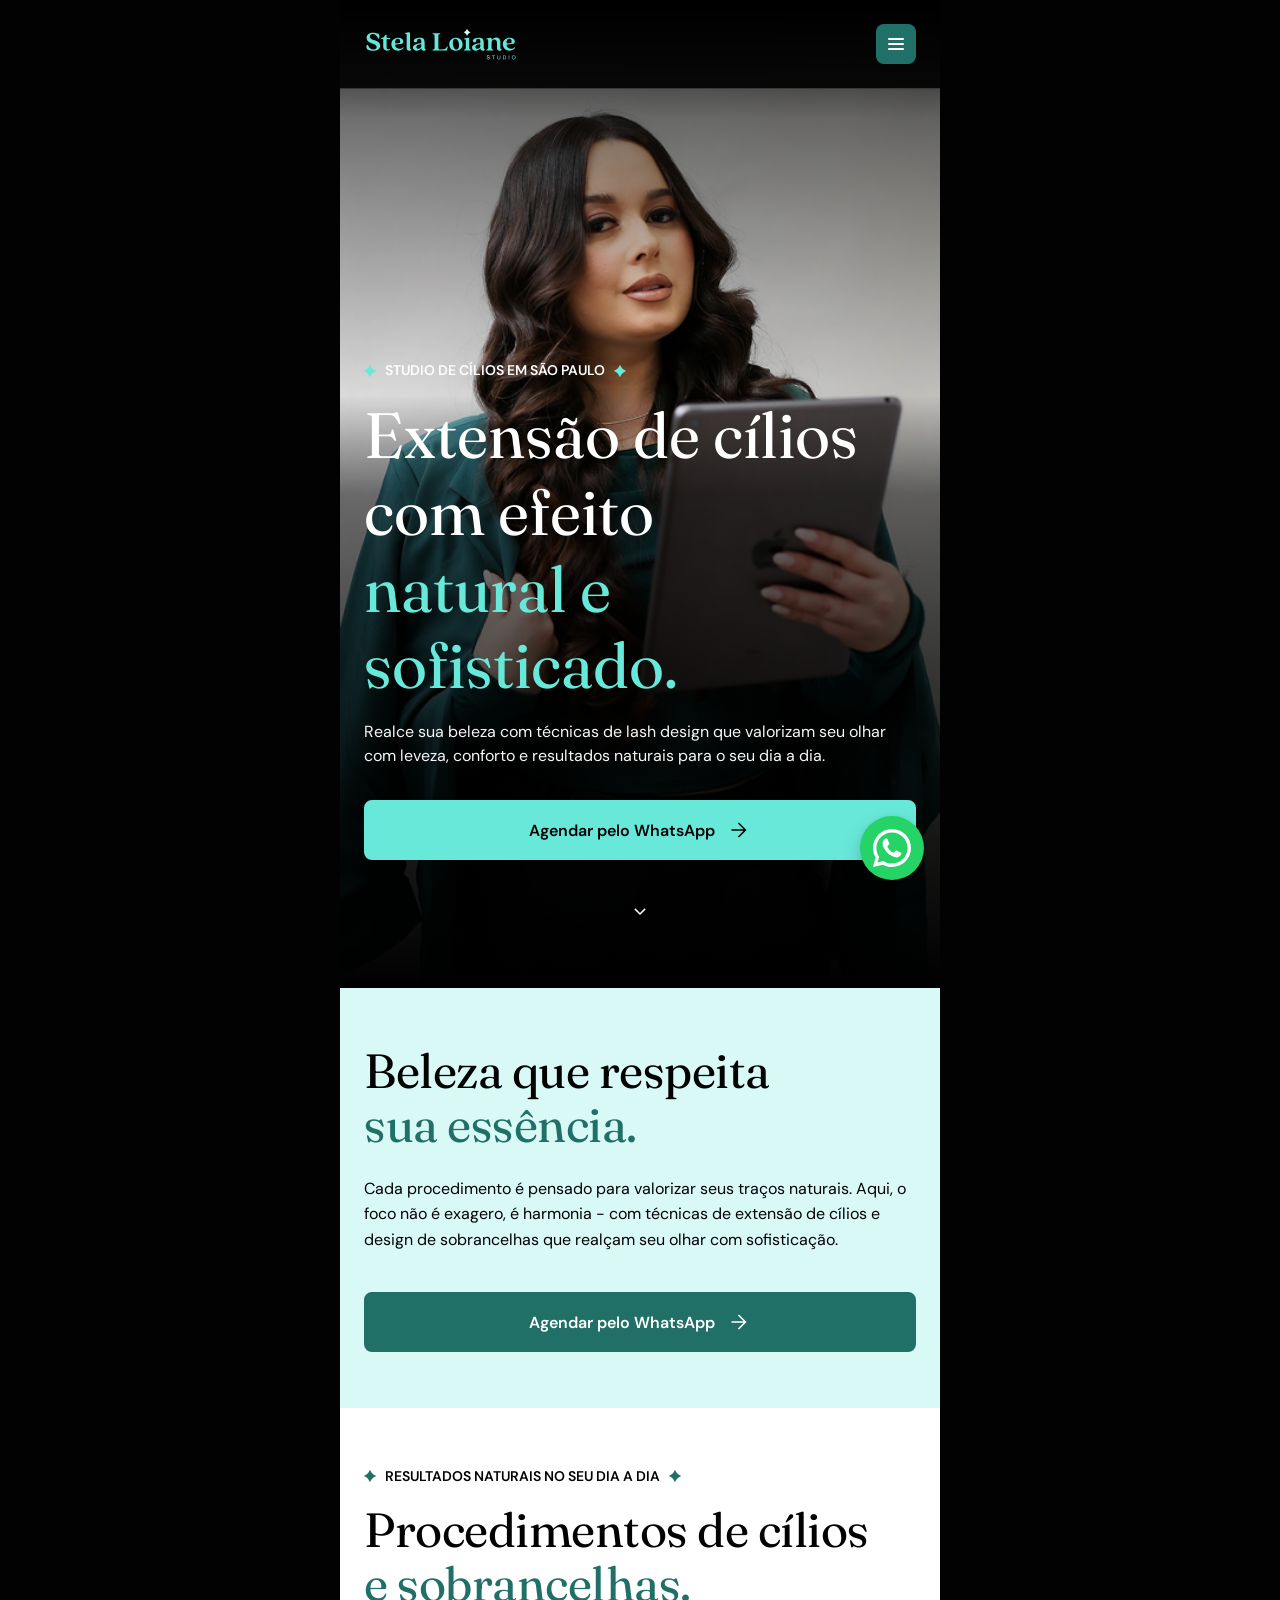
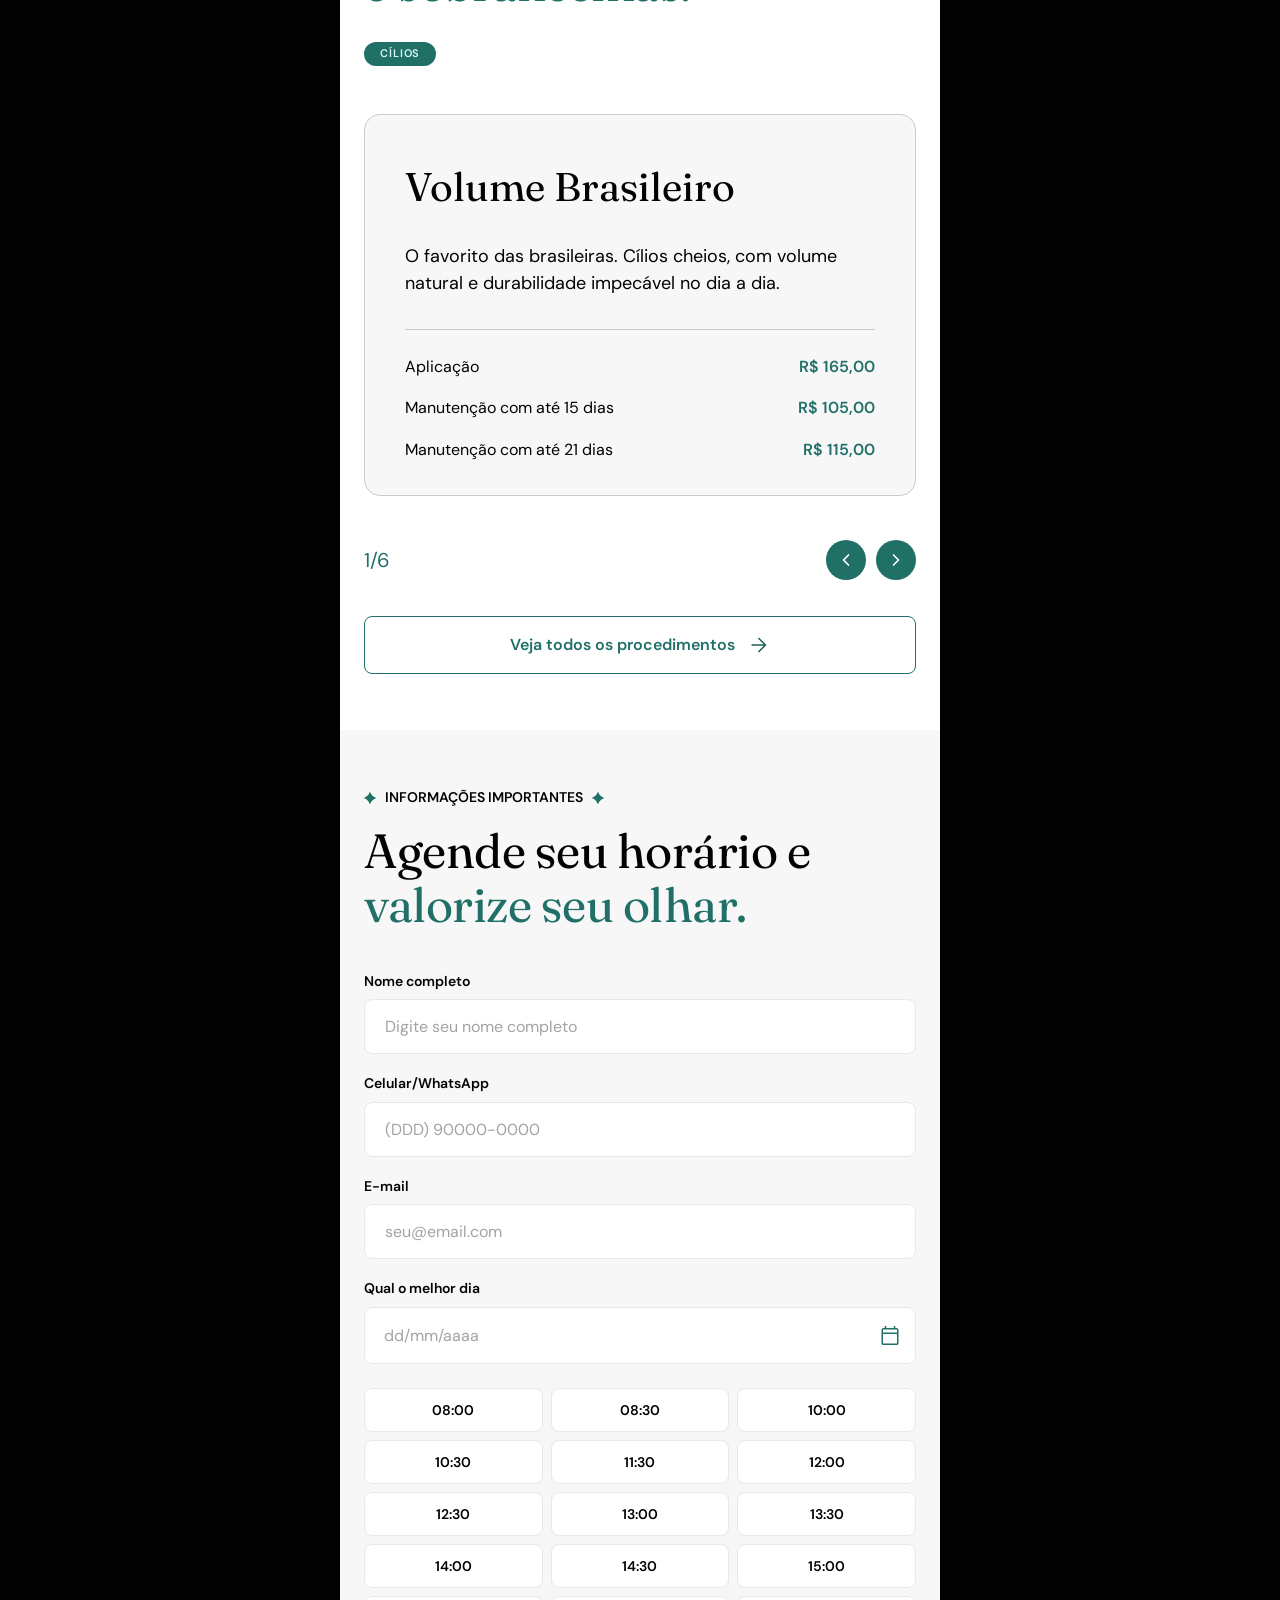
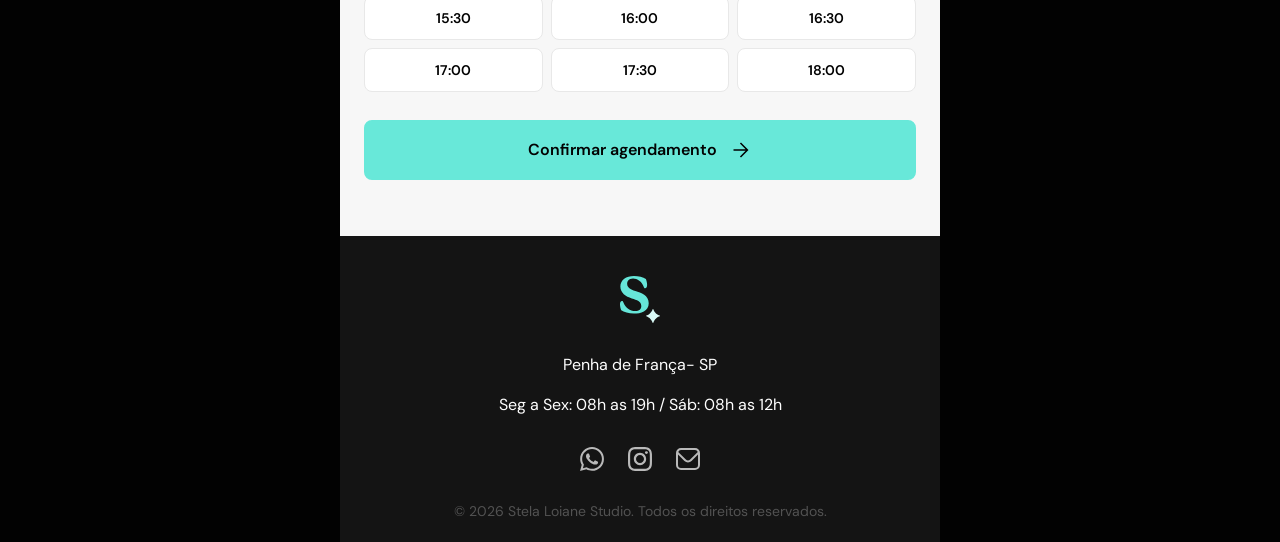
==== commit a9d1b5ad: "Atualiza contatos no rodapé e botão flutuante. Alinha WhatsApp, Instagram e endereço com os canais a" ====
--- a/index.html
+++ b/index.html
@@ -306,15 +306,15 @@
       </div>
 
       <div class="footer__info">
-        <p class="footer__address">Av. Principal. 1234 – Centro, São Paulo-SP</p>
+        <p class="footer__address">Penha de França- SP</p>
         <p class="footer__hours">Seg a Sex: 08h as 19h / Sáb: 08h as 12h</p>
       </div>
 
       <div class="footer__social" aria-label="Redes sociais">
-        <a href="https://wa.me/5511985129005" class="footer__social-link" aria-label="WhatsApp" target="_blank" rel="noopener noreferrer">
+        <a href="https://wa.me/5511948715365" class="footer__social-link" aria-label="WhatsApp" target="_blank" rel="noopener noreferrer">
           <img src="assets/Whatsapp%20Icon%20(1).svg" alt="WhatsApp">
         </a>
-        <a href="https://www.instagram.com/" class="footer__social-link" aria-label="Instagram" target="_blank" rel="noopener noreferrer">
+        <a href="https://www.instagram.com/stelaloiane_studio/" class="footer__social-link" aria-label="Instagram" target="_blank" rel="noopener noreferrer">
           <img src="assets/Instagram%20Icon.svg" alt="Instagram">
         </a>
         <a href="mailto:contato@stelaloianestudio.com" class="footer__social-link" aria-label="E-mail">
@@ -326,7 +326,7 @@
     </div>
   </footer>
 
-  <a class="whatsapp-float" href="https://wa.me/5511985129005" target="_blank" rel="noopener noreferrer" aria-label="Falar com a lash designer no WhatsApp">
+  <a class="whatsapp-float" href="https://wa.me/5511948715365" target="_blank" rel="noopener noreferrer" aria-label="Falar com a lash designer no WhatsApp">
     <img src="assets/Digital_Glyph_White_RGB_2026.svg" alt="" aria-hidden="true">
   </a>
 
